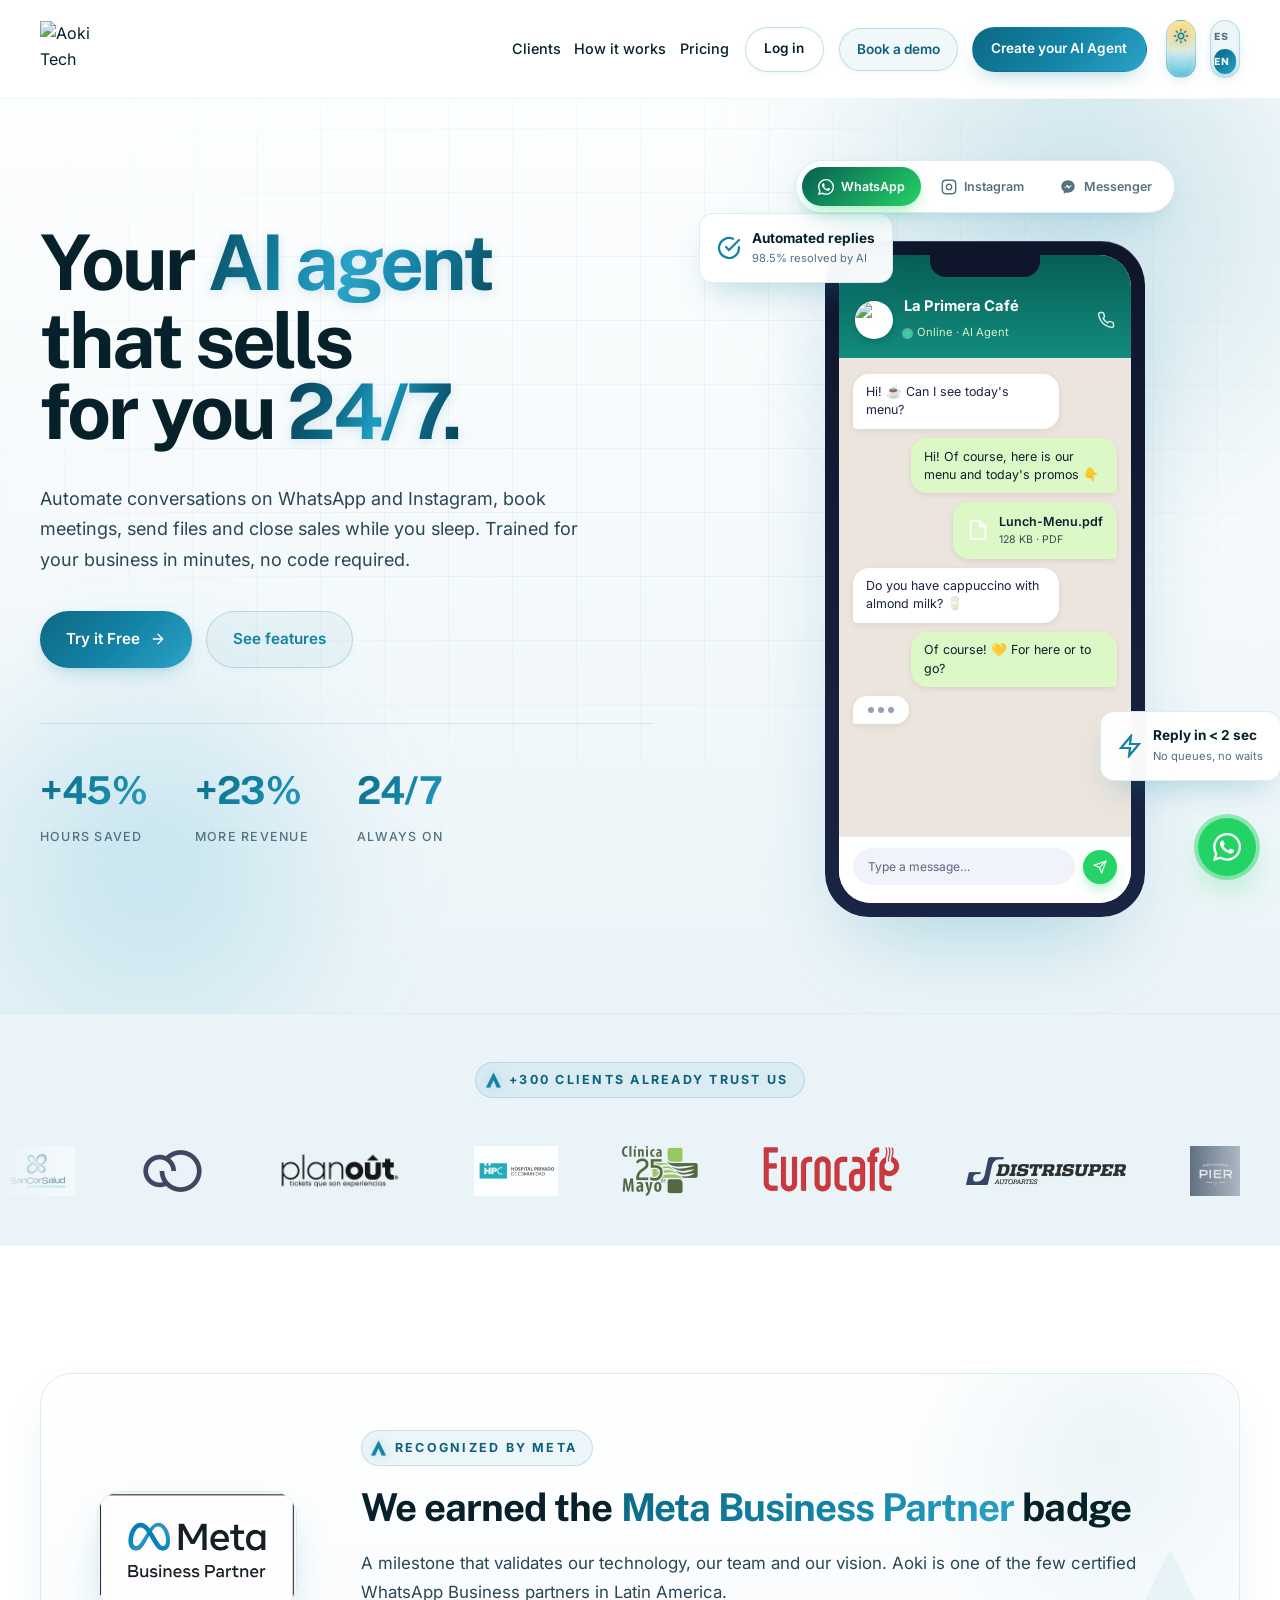
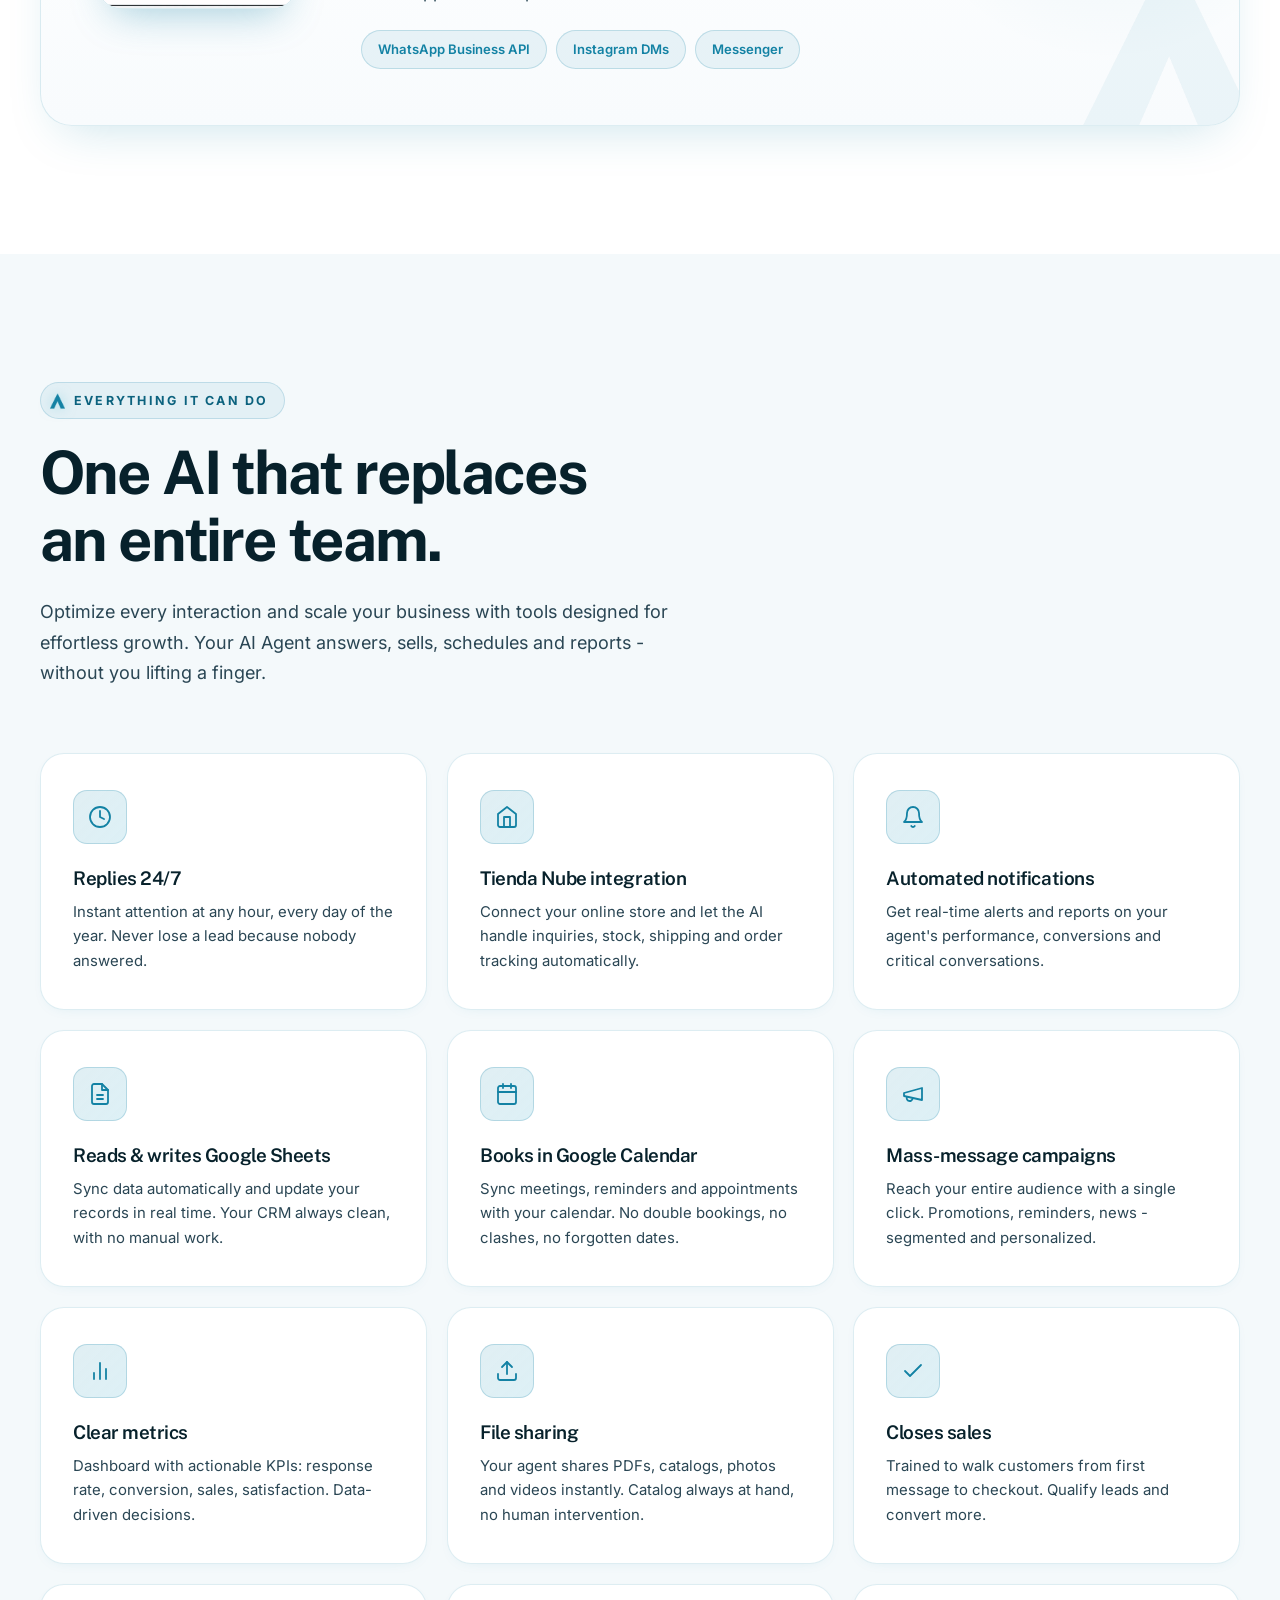
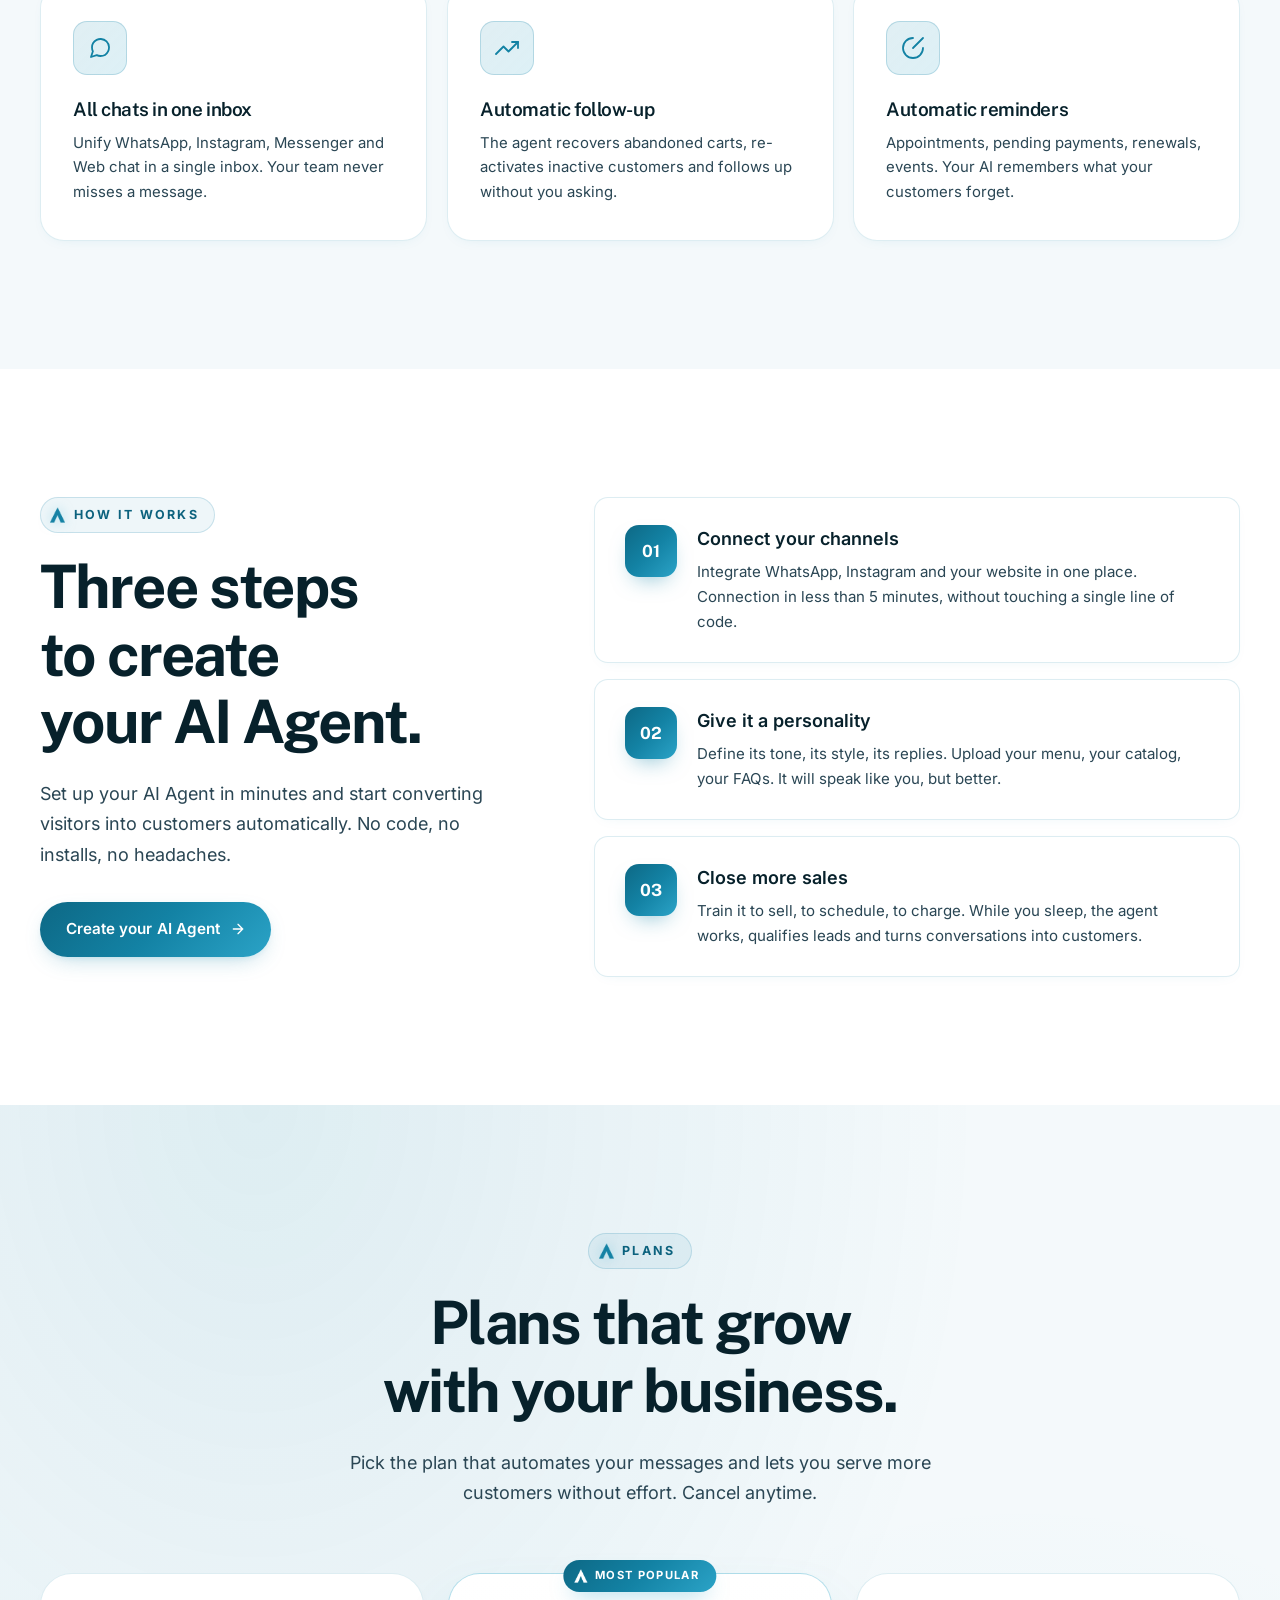
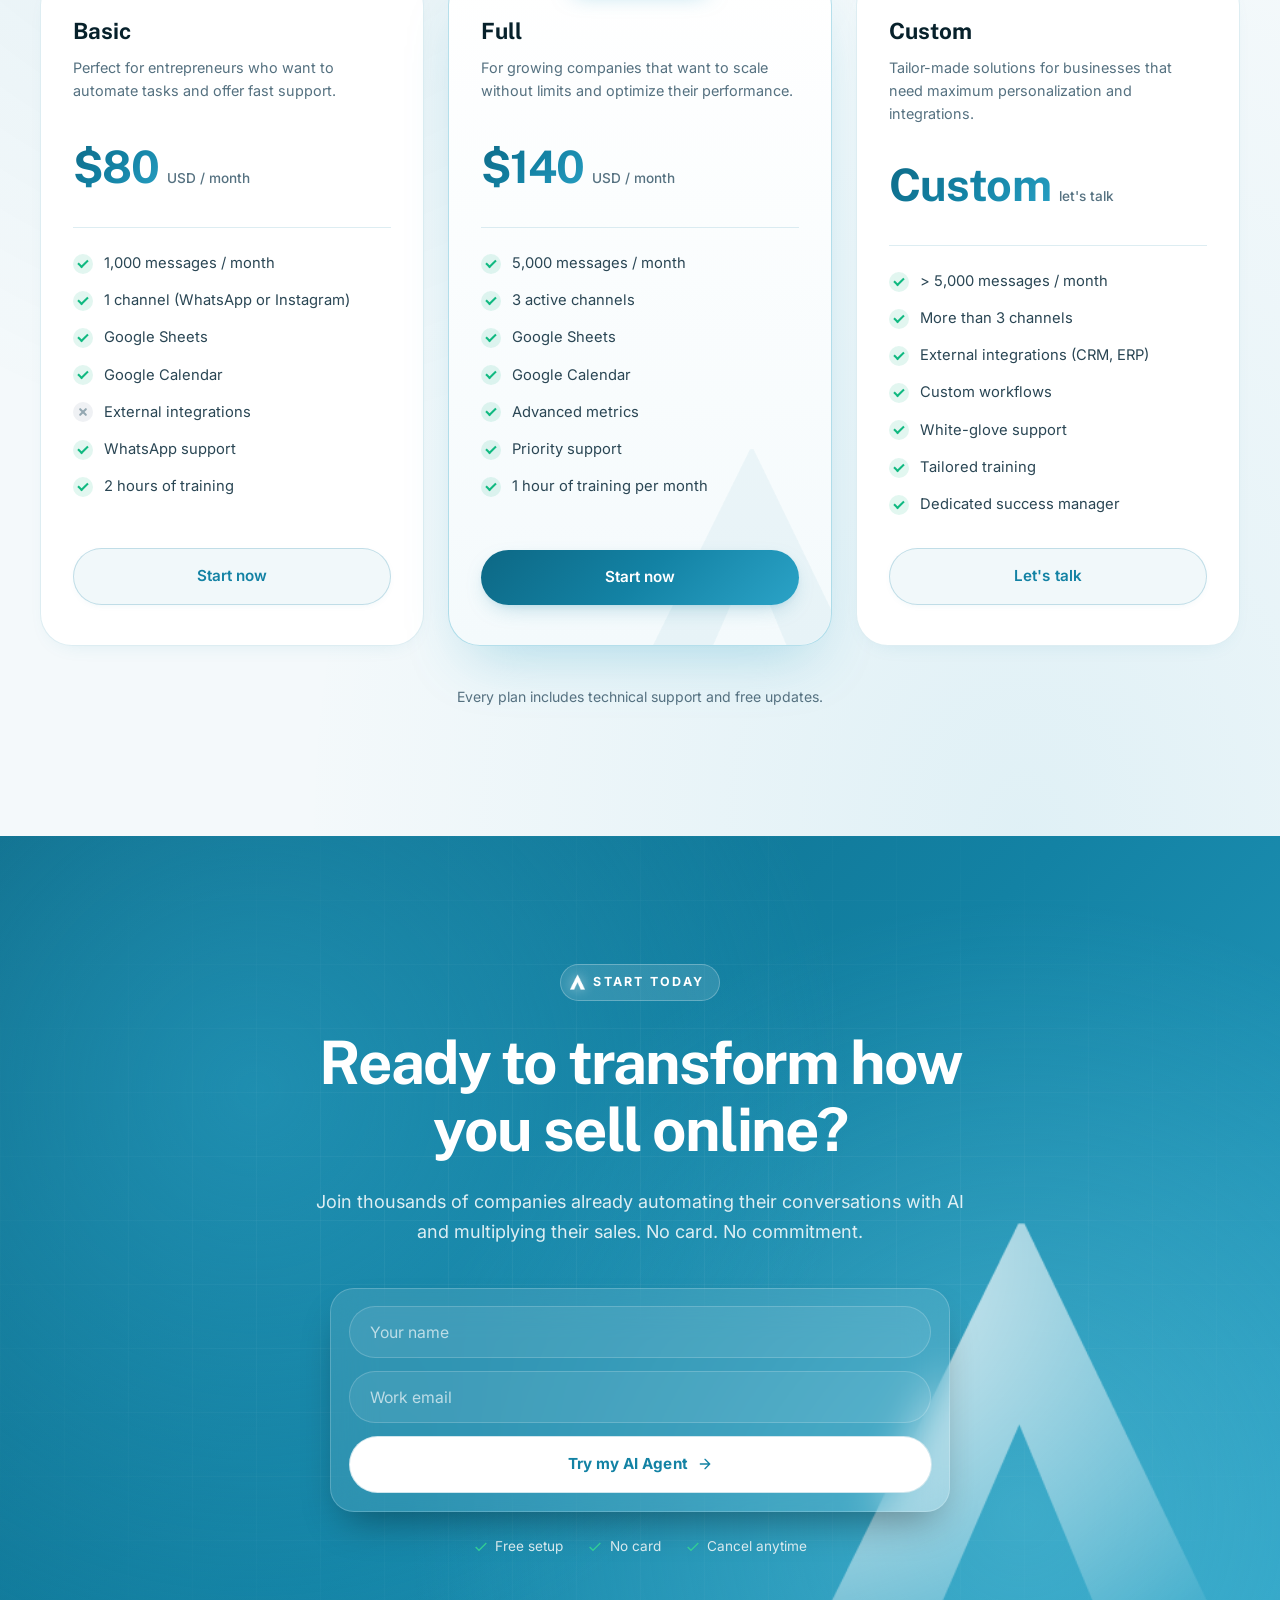
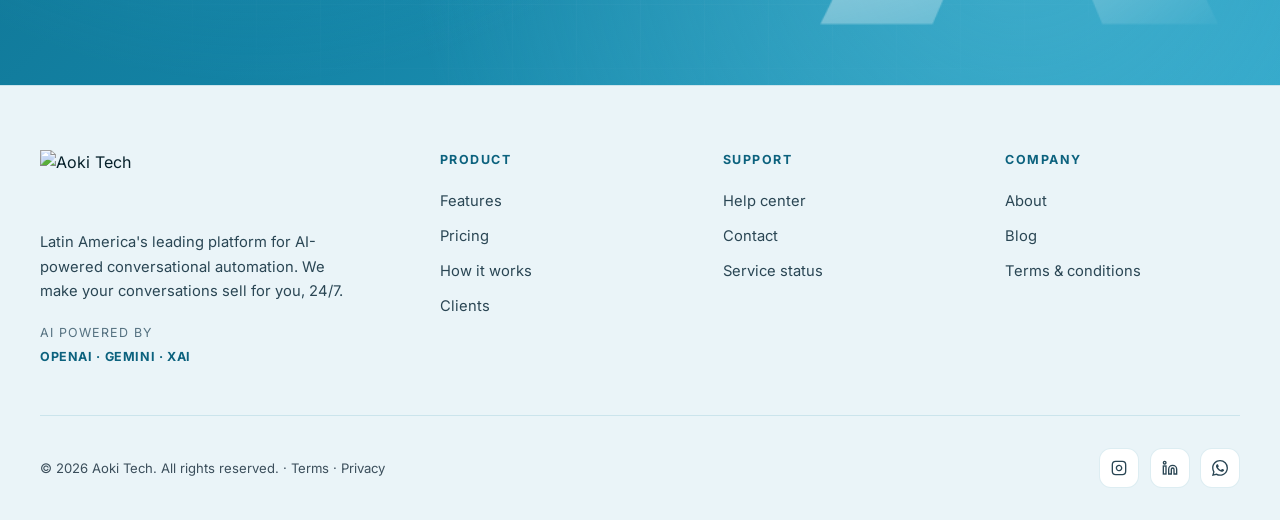
==== en/index.html @ d59f06c6 "full English site and SEO" ====
<!DOCTYPE html>
<html lang="en" data-lang="en">
<head>
  <meta charset="utf-8" />
  <meta name="viewport" content="width=device-width, initial-scale=1, maximum-scale=5" />
  <title>Aoki Tech | Your AI Agent that sells for you 24/7</title>
  <meta name="description" content="Aoki Tech is Latin America's leading AI conversational automation platform. Create your AI Agent in minutes and convert visitors into customers 24/7 via WhatsApp, Instagram and Messenger." />
  <meta name="theme-color" content="#1382A4" />

  <!-- Open Graph -->
  <link rel="canonical" href="https://aokitech.com.ar/en/" />
  <link rel="alternate" hreflang="es" href="https://aokitech.com.ar/" />
  <link rel="alternate" hreflang="en" href="https://aokitech.com.ar/en/" />
  <link rel="alternate" hreflang="x-default" href="https://aokitech.com.ar/" />
  <meta property="og:title" content="Aoki Tech | Your AI Agent that sells for you 24/7" />
  <meta property="og:description" content="Aoki Tech is Latin America's leading AI conversational automation platform. Create your AI Agent in minutes and convert visitors into customers 24/7 via WhatsApp, Instagram and Messenger." />
  <meta property="og:locale:alternate" content="es_AR" />
  <meta property="og:type" content="website" />
  <meta property="og:url" content="https://aokitech.com.ar/en/" />
  <meta property="og:locale" content="en_US" />
  <meta property="og:site_name" content="Aoki Tech" />
  <meta property="og:image" content="https://aokitech.com.ar/aoki-logo.webp" />
  <meta name="twitter:card" content="summary_large_image" />
  <meta name="robots" content="index, follow, max-snippet:-1, max-image-preview:large" />

  <!-- Structured data -->
  <script type="application/ld+json">
  {
    "@context": "https://schema.org",
    "@graph": [
      {
        "@type": "WebSite",
        "name": "Aoki Tech",
        "url": "https://aokitech.com.ar/",
        "description": "The leading AI conversational automation platform for LATAM."
      },
      {
        "@type": "Organization",
        "@id": "https://aokitech.com.ar/#org",
        "name": "Aoki Tech",
        "url": "https://aokitech.com.ar/",
        "logo": "https://aokitech.com.ar/aoki-logo.webp",
        "sameAs": [
          "https://www.instagram.com/ia.aoki",
          "https://www.linkedin.com/company/aoki-chatbot-ia"
        ]
      }
    ]
  }
  </script>

  <!-- Fonts (self-hosted) -->
  <link rel="preload" href="/fonts/inter-latin.woff2" as="font" type="font/woff2" crossorigin />
  <link rel="preload" href="/fonts/public-sans-latin.woff2" as="font" type="font/woff2" crossorigin />

  <link rel="stylesheet" href="/css/styles.css?v=20260412x" />
  <link rel="icon" href="/aoki-favicon.png" type="image/png" />
  <link rel="apple-touch-icon" href="/aoki-favicon.png" />

  <!-- Theme + Lang bootstrap (inlined to run before paint without a blocking request) -->
  <script>(function(){try{var t=localStorage.getItem('aoki-theme');document.documentElement.setAttribute('data-theme',t||'light');}catch(e){document.documentElement.setAttribute('data-theme','light');}try{var l=localStorage.getItem('aoki-lang');if(l==='en'||l==='es'){document.documentElement.lang=l;document.documentElement.dataset.lang=l;}}catch(e){}})();</script>
</head>
<body>

  <!-- ═══ HEADER ═══ -->
  <header class="site-header" id="site-header">
    <div class="shell header-inner">
      <a class="brand-mark" href="/" aria-label="Aoki Tech">
        <img src="/aoki-logo-en.webp" alt="Aoki Tech" width="344" height="224" fetchpriority="high" decoding="async" data-logo-swap data-logo-es="aoki-logo.webp" data-logo-en="aoki-logo-en.webp" />
      </a>
      <nav class="nav" id="primary-nav" aria-label="Principal">
        <a class="nav-brand" href="/" aria-label="Aoki Tech">
          <img src="/aoki-logo-en.webp" alt="Aoki Tech" width="344" height="224" loading="lazy" decoding="async" data-logo-swap data-logo-es="aoki-logo.webp" data-logo-en="aoki-logo-en.webp" />
        </a>
        <button class="nav-close" aria-label="Cerrar menú">
          <svg viewBox="0 0 24 24" fill="none" stroke="currentColor" stroke-width="2" stroke-linecap="round"><path d="M18 6L6 18M6 6l12 12"/></svg>
        </button>
        <a href="#clients" data-i18n="nav.clients">Clients</a>
        <a href="#steps" data-i18n="nav.steps">How it works</a>
        <a href="#pricing" data-i18n="nav.pricing">Pricing</a>
        <a class="header-login" href="#login" data-i18n="nav.login">Log in</a>
        <a class="header-secondary" href="#contact" data-i18n="nav.demo">Book a demo</a>
        <a class="header-cta" href="#contact" data-i18n="nav.cta">Create your AI Agent</a>
      </nav>
      <div class="header-actions">
        <button class="theme-toggle" id="theme-toggle" type="button" aria-label="Cambiar tema oscuro" aria-pressed="false" title="Tema">
          <svg class="theme-icon theme-icon-sun" viewBox="0 0 24 24" fill="none" stroke="currentColor" stroke-width="2.2" stroke-linecap="round" stroke-linejoin="round" aria-hidden="true">
            <circle cx="12" cy="12" r="4"/>
            <path d="M12 2v2M12 20v2M4.93 4.93l1.41 1.41M17.66 17.66l1.41 1.41M2 12h2M20 12h2M4.93 19.07l1.41-1.41M17.66 6.34l1.41-1.41"/>
          </svg>
          <svg class="theme-icon theme-icon-moon" viewBox="0 0 24 24" fill="currentColor" aria-hidden="true">
            <path d="M21 12.79A9 9 0 1 1 11.21 3 7 7 0 0 0 21 12.79z"/>
          </svg>
        </button>
        <button class="lang-toggle" id="lang-toggle" type="button" aria-label="ES / EN — Switch language" data-active="es" title="Idioma / Language">
          <span class="lang-opt" data-lang="es" aria-hidden="true">ES</span>
          <span class="lang-opt" data-lang="en" aria-hidden="true">EN</span>
        </button>
        <button class="nav-toggle" id="nav-toggle" aria-expanded="false" aria-controls="primary-nav" aria-label="Abrir menú">
          <span></span>
        </button>
      </div>
    </div>
  </header>

  <main id="main">

    <!-- ═══ HERO ═══ -->
    <section class="hero">
      <div class="hero-bg" aria-hidden="true">
        <div class="hero-grid"></div>
        <div class="hero-glow"></div>
        <div class="hero-glow-2"></div>
      </div>
      <div class="shell hero-shell">
        <div class="hero-content">
          <h1 class="hero-title" data-i18n-html="hero.title"><span class="row"><span class="word">Your <span class="accent">AI agent</span></span></span><span class="row"><span class="word">that sells</span></span><span class="row"><span class="word">for you <span class="accent-alt">24/7.</span></span></span></h1>
          <p class="hero-lede" data-i18n="hero.lede">Automate conversations on WhatsApp and Instagram, book meetings, send files and close sales while you sleep. Trained for your business in minutes, no code required.</p>
          <div class="hero-actions">
            <a class="btn btn-primary" href="#contact">
              <span data-i18n="hero.cta1">Try it Free</span>
              <svg viewBox="0 0 24 24" fill="none" stroke="currentColor" stroke-width="2" stroke-linecap="round"><path d="M5 12h14M12 5l7 7-7 7"/></svg>
            </a>
            <a class="btn btn-ghost" href="#features" data-i18n="hero.cta2">See features</a>
          </div>
          <div class="hero-stats">
            <div>
              <div class="hero-stat-num" data-count="45" data-suffix="%">+45%</div>
              <div class="hero-stat-label" data-i18n="hero.stat1Label">Hours saved</div>
            </div>
            <div>
              <div class="hero-stat-num" data-count="23" data-suffix="%">+23%</div>
              <div class="hero-stat-label" data-i18n="hero.stat2Label">More revenue</div>
            </div>
            <div>
              <div class="hero-stat-num">24/7</div>
              <div class="hero-stat-label" data-i18n="hero.stat3Label">Always on</div>
            </div>
          </div>
        </div>

        <!-- Hero visual: phone chat mockup -->
        <div class="hero-visual" id="hero-phone" aria-label="Chat IA">
          <div class="chat-tabs" role="tablist" aria-label="Plataforma de mensajería">
            <button class="chat-tab is-active" data-platform="whatsapp" role="tab" type="button" aria-selected="true">
              <svg viewBox="0 0 24 24" fill="currentColor" aria-hidden="true"><path d="M20.52 3.48A11.86 11.86 0 0 0 12.05 0C5.5 0 .14 5.34.13 11.9a11.83 11.83 0 0 0 1.6 5.96L0 24l6.3-1.66a11.9 11.9 0 0 0 5.74 1.46h.01c6.55 0 11.9-5.34 11.9-11.9a11.85 11.85 0 0 0-3.43-8.42zM12.06 21.8h-.01a9.9 9.9 0 0 1-5.04-1.38l-.36-.21-3.74.98 1-3.65-.24-.37a9.86 9.86 0 0 1-1.51-5.27c0-5.45 4.44-9.88 9.9-9.88a9.85 9.85 0 0 1 7 2.9 9.83 9.83 0 0 1 2.9 7c0 5.45-4.44 9.88-9.9 9.88zm5.42-7.4c-.3-.15-1.76-.87-2.03-.97-.27-.1-.47-.15-.67.15s-.77.97-.94 1.17c-.17.2-.35.22-.65.07a8.13 8.13 0 0 1-2.4-1.48 8.94 8.94 0 0 1-1.66-2.06c-.17-.3-.02-.46.13-.6.13-.13.3-.35.45-.52.15-.17.2-.3.3-.5.1-.2.05-.37-.02-.52-.07-.15-.67-1.62-.92-2.22-.24-.58-.49-.5-.67-.51l-.57-.01a1.1 1.1 0 0 0-.8.37 3.34 3.34 0 0 0-1.04 2.48c0 1.46 1.07 2.88 1.22 3.08.15.2 2.1 3.2 5.08 4.49.71.3 1.26.49 1.69.63.71.22 1.36.19 1.87.12.57-.09 1.76-.72 2.01-1.41.25-.7.25-1.29.17-1.41-.07-.13-.27-.2-.57-.35z"/></svg>
              <span>WhatsApp</span>
            </button>
            <button class="chat-tab" data-platform="instagram" role="tab" type="button" aria-selected="false">
              <svg viewBox="0 0 24 24" fill="none" stroke="currentColor" stroke-width="2.2" aria-hidden="true"><rect x="2" y="2" width="20" height="20" rx="5" ry="5"/><path d="M16 11.37A4 4 0 1 1 12.63 8 4 4 0 0 1 16 11.37z"/><line x1="17.5" y1="6.5" x2="17.51" y2="6.5"/></svg>
              <span>Instagram</span>
            </button>
            <button class="chat-tab" data-platform="messenger" role="tab" type="button" aria-selected="false">
              <svg viewBox="0 0 24 24" fill="currentColor" aria-hidden="true"><path d="M12 2C6.48 2 2 6.13 2 11.27c0 2.86 1.45 5.42 3.7 7.13V22l3.4-1.86c.91.25 1.87.39 2.9.39 5.52 0 10-4.13 10-9.27C22 6.13 17.52 2 12 2zm1 12.5l-2.55-2.71-4.97 2.71 5.46-5.79 2.61 2.71 4.91-2.71-5.46 5.79z"/></svg>
              <span>Messenger</span>
            </button>
          </div>
          <div class="phone-frame" data-platform="whatsapp">
            <div class="phone-notch"></div>
            <div class="phone-screen">
              <div class="chat-header">
                <div class="chat-avatar chat-avatar-photo">
                  <img src="/images/coffee-avatar.webp" alt="La Primera Café" />
                </div>
                <div>
                  <div class="chat-title">La Primera Café</div>
                  <div class="chat-status"><span class="online-dot"></span> <span class="chat-status-text">En línea · Agente IA</span></div>
                </div>
                <div class="chat-actions" aria-hidden="true">
                  <svg viewBox="0 0 24 24" fill="none" stroke="currentColor" stroke-width="2" stroke-linecap="round"><path d="M22 16.92v3a2 2 0 0 1-2.18 2 19.79 19.79 0 0 1-8.63-3.07 19.5 19.5 0 0 1-6-6 19.79 19.79 0 0 1-3.07-8.67A2 2 0 0 1 4.11 2h3a2 2 0 0 1 2 1.72c.13.96.36 1.9.7 2.81a2 2 0 0 1-.45 2.11L8.09 9.91a16 16 0 0 0 6 6l1.27-1.27a2 2 0 0 1 2.11-.45c.91.34 1.85.57 2.81.7A2 2 0 0 1 22 16.92z"/></svg>
                </div>
              </div>
              <div class="chat-body" id="chat-body"></div>
              <div class="chat-input">
                <span>Escribí un mensaje…</span>
                <button aria-label="Enviar">
                  <svg viewBox="0 0 24 24" fill="none" stroke="currentColor" stroke-width="2" stroke-linecap="round"><line x1="22" y1="2" x2="11" y2="13"/><polygon points="22 2 15 22 11 13 2 9 22 2"/></svg>
                </button>
              </div>
            </div>
          </div>
          <div class="phone-badge phone-badge-1">
            <svg viewBox="0 0 24 24" fill="none" stroke="currentColor" stroke-width="2.2" stroke-linecap="round"><path d="M22 11.08V12a10 10 0 1 1-5.93-9.14"/><polyline points="22 4 12 14.01 9 11.01"/></svg>
            <div>
              <div class="phone-badge-title" data-i18n="badge1.title">Automated replies</div>
              <div class="phone-badge-sub" data-i18n="badge1.sub">98.5% resolved by AI</div>
            </div>
          </div>
          <div class="phone-badge phone-badge-2">
            <svg viewBox="0 0 24 24" fill="none" stroke="currentColor" stroke-width="2.2" stroke-linecap="round"><path d="M13 2 3 14h9l-1 8 10-12h-9l1-8z"/></svg>
            <div>
              <div class="phone-badge-title" data-i18n="badge2.title">Reply in &lt; 2 sec</div>
              <div class="phone-badge-sub" data-i18n="badge2.sub">No queues, no waits</div>
            </div>
          </div>
        </div>
      </div>
    </section>

    <!-- ═══ CLIENTS ═══ -->
    <div class="marquee" id="clients">
      <div class="marquee-head">
        <span class="eyebrow" data-i18n="clients.heading">+300 Clients already trust us</span>
      </div>
      <div class="marquee-strip" aria-hidden="true">
        <div class="marquee-track">
          <img src="/images/sancor-salud-portada.webp" alt="Sancor Salud" width="75" height="50" loading="lazy" decoding="async" />
          <img src="/images/tiendanube-logo.webp" alt="Tienda Nube" width="67" height="50" loading="lazy" decoding="async" />
          <img src="/images/planout-logo-negro-low.png" alt="Planout" width="140" height="50" loading="lazy" decoding="async" />
          <img src="/images/hpc-logo-completo-01.webp" alt="HPC" width="83" height="50" loading="lazy" decoding="async" />
          <img src="/images/logo-color.webp" alt="" width="76" height="50" loading="lazy" decoding="async" />
          <img src="/images/logo-20eurocafe-20png-20ok.webp" alt="Eurocafé" width="140" height="50" loading="lazy" decoding="async" />
          <img src="/images/distri-20nya-20-281-29.webp" alt="Distri NYA" width="160" height="50" loading="lazy" decoding="async" />
          <img src="/images/descarga.webp" alt="" width="50" height="50" loading="lazy" decoding="async" />
          <img src="/images/descarga-20-282-29.webp" alt="" width="50" height="50" loading="lazy" decoding="async" />
          <img src="/images/168121.webp" alt="" width="50" height="50" loading="lazy" decoding="async" />
          <img src="/images/images-20-284-29.webp" alt="" width="50" height="50" loading="lazy" decoding="async" />
          <img src="/images/sancor-salud-portada.webp" alt="" width="75" height="50" loading="lazy" decoding="async" />
          <img src="/images/tiendanube-logo.webp" alt="" width="67" height="50" loading="lazy" decoding="async" />
          <img src="/images/planout-logo-negro-low.png" alt="" width="140" height="50" loading="lazy" decoding="async" />
          <img src="/images/hpc-logo-completo-01.webp" alt="" width="83" height="50" loading="lazy" decoding="async" />
          <img src="/images/logo-color.webp" alt="" width="76" height="50" loading="lazy" decoding="async" />
          <img src="/images/logo-20eurocafe-20png-20ok.webp" alt="" width="140" height="50" loading="lazy" decoding="async" />
          <img src="/images/distri-20nya-20-281-29.webp" alt="" width="160" height="50" loading="lazy" decoding="async" />
          <img src="/images/descarga.webp" alt="" width="50" height="50" loading="lazy" decoding="async" />
          <img src="/images/descarga-20-282-29.webp" alt="" width="50" height="50" loading="lazy" decoding="async" />
          <img src="/images/168121.webp" alt="" width="50" height="50" loading="lazy" decoding="async" />
          <img src="/images/images-20-284-29.webp" alt="" width="50" height="50" loading="lazy" decoding="async" />
        </div>
      </div>
    </div>

    <!-- ═══ META PARTNER ═══ -->
    <section class="partner section" id="partner">
      <div class="shell">
        <div class="partner-card reveal">
          <div class="partner-badge">
            <img src="/images/meta-business-partner.webp" alt="Meta Business Partner" width="396" height="231" loading="lazy" decoding="async" />
          </div>
          <div class="partner-text">
            <span class="eyebrow" data-i18n="partner.eyebrow">Recognized by Meta</span>
            <h2 class="title-lg" data-i18n-html="partner.title">We earned the <span class="grad-text">Meta Business Partner</span> badge</h2>
            <p data-i18n="partner.body">A milestone that validates our technology, our team and our vision. Aoki is one of the few certified WhatsApp Business partners in Latin America.</p>
            <div class="partner-pills">
              <span class="partner-pill">WhatsApp Business API</span>
              <span class="partner-pill">Instagram DMs</span>
              <span class="partner-pill">Messenger</span>
            </div>
          </div>
        </div>
      </div>
    </section>

    <!-- ═══ FEATURES ═══ -->
    <section class="caps section" id="features">
      <div class="shell">
        <div class="caps-head reveal">
          <span class="eyebrow" data-i18n="features.eyebrow">Everything it can do</span>
          <h2 class="title-xl" data-i18n-html="features.title">One AI that replaces<br>an entire team.</h2>
          <p class="lede" style="margin-top:1.5rem;" data-i18n="features.lede">Optimize every interaction and scale your business with tools designed for effortless growth. Your AI Agent answers, sells, schedules and reports - without you lifting a finger.</p>
        </div>

        <div class="caps-grid reveal-stagger">
          <article class="cap-card">
            <span class="cap-num">01</span>
            <div class="cap-icon"><svg viewBox="0 0 24 24" fill="none" stroke="currentColor" stroke-width="1.8" stroke-linecap="round" stroke-linejoin="round"><circle cx="12" cy="12" r="10"/><polyline points="12 6 12 12 16 14"/></svg></div>
            <h3 class="cap-title" data-i18n="features.f1.title">Replies 24/7</h3>
            <p class="cap-desc" data-i18n="features.f1.desc">Instant attention at any hour, every day of the year. Never lose a lead because nobody answered.</p>
          </article>

          <article class="cap-card">
            <span class="cap-num">02</span>
            <div class="cap-icon"><svg viewBox="0 0 24 24" fill="none" stroke="currentColor" stroke-width="1.8" stroke-linecap="round" stroke-linejoin="round"><path d="M3 9l9-7 9 7v11a2 2 0 0 1-2 2H5a2 2 0 0 1-2-2z"/><polyline points="9 22 9 12 15 12 15 22"/></svg></div>
            <h3 class="cap-title" data-i18n="features.f2.title">Tienda Nube integration</h3>
            <p class="cap-desc" data-i18n="features.f2.desc">Connect your online store and let the AI handle inquiries, stock, shipping and order tracking automatically.</p>
          </article>

          <article class="cap-card">
            <span class="cap-num">03</span>
            <div class="cap-icon"><svg viewBox="0 0 24 24" fill="none" stroke="currentColor" stroke-width="1.8" stroke-linecap="round" stroke-linejoin="round"><path d="M18 8A6 6 0 0 0 6 8c0 7-3 9-3 9h18s-3-2-3-9"/><path d="M13.73 21a2 2 0 0 1-3.46 0"/></svg></div>
            <h3 class="cap-title" data-i18n="features.f3.title">Automated notifications</h3>
            <p class="cap-desc" data-i18n="features.f3.desc">Get real-time alerts and reports on your agent's performance, conversions and critical conversations.</p>
          </article>

          <article class="cap-card">
            <span class="cap-num">04</span>
            <div class="cap-icon"><svg viewBox="0 0 24 24" fill="none" stroke="currentColor" stroke-width="1.8" stroke-linecap="round" stroke-linejoin="round"><path d="M14 2H6a2 2 0 0 0-2 2v16a2 2 0 0 0 2 2h12a2 2 0 0 0 2-2V8z"/><polyline points="14 2 14 8 20 8"/><line x1="9" y1="13" x2="15" y2="13"/><line x1="9" y1="17" x2="15" y2="17"/></svg></div>
            <h3 class="cap-title" data-i18n="features.f4.title">Reads &amp; writes Google Sheets</h3>
            <p class="cap-desc" data-i18n="features.f4.desc">Sync data automatically and update your records in real time. Your CRM always clean, with no manual work.</p>
          </article>

          <article class="cap-card">
            <span class="cap-num">05</span>
            <div class="cap-icon"><svg viewBox="0 0 24 24" fill="none" stroke="currentColor" stroke-width="1.8" stroke-linecap="round" stroke-linejoin="round"><rect x="3" y="4" width="18" height="18" rx="2" ry="2"/><line x1="16" y1="2" x2="16" y2="6"/><line x1="8" y1="2" x2="8" y2="6"/><line x1="3" y1="10" x2="21" y2="10"/></svg></div>
            <h3 class="cap-title" data-i18n="features.f5.title">Books in Google Calendar</h3>
            <p class="cap-desc" data-i18n="features.f5.desc">Sync meetings, reminders and appointments with your calendar. No double bookings, no clashes, no forgotten dates.</p>
          </article>

          <article class="cap-card">
            <span class="cap-num">06</span>
            <div class="cap-icon"><svg viewBox="0 0 24 24" fill="none" stroke="currentColor" stroke-width="1.8" stroke-linecap="round" stroke-linejoin="round"><path d="M3 11l18-5v12L3 14v-3z"/><path d="M11.6 16.8a3 3 0 1 1-5.8-1.6"/></svg></div>
            <h3 class="cap-title" data-i18n="features.f6.title">Mass-message campaigns</h3>
            <p class="cap-desc" data-i18n="features.f6.desc">Reach your entire audience with a single click. Promotions, reminders, news - segmented and personalized.</p>
          </article>

          <article class="cap-card">
            <span class="cap-num">07</span>
            <div class="cap-icon"><svg viewBox="0 0 24 24" fill="none" stroke="currentColor" stroke-width="1.8" stroke-linecap="round" stroke-linejoin="round"><line x1="18" y1="20" x2="18" y2="10"/><line x1="12" y1="20" x2="12" y2="4"/><line x1="6" y1="20" x2="6" y2="14"/></svg></div>
            <h3 class="cap-title" data-i18n="features.f7.title">Clear metrics</h3>
            <p class="cap-desc" data-i18n="features.f7.desc">Dashboard with actionable KPIs: response rate, conversion, sales, satisfaction. Data-driven decisions.</p>
          </article>

          <article class="cap-card">
            <span class="cap-num">08</span>
            <div class="cap-icon"><svg viewBox="0 0 24 24" fill="none" stroke="currentColor" stroke-width="1.8" stroke-linecap="round" stroke-linejoin="round"><path d="M21 15v4a2 2 0 0 1-2 2H5a2 2 0 0 1-2-2v-4"/><polyline points="17 8 12 3 7 8"/><line x1="12" y1="3" x2="12" y2="15"/></svg></div>
            <h3 class="cap-title" data-i18n="features.f8.title">File sharing</h3>
            <p class="cap-desc" data-i18n="features.f8.desc">Your agent shares PDFs, catalogs, photos and videos instantly. Catalog always at hand, no human intervention.</p>
          </article>

          <article class="cap-card">
            <span class="cap-num">09</span>
            <div class="cap-icon"><svg viewBox="0 0 24 24" fill="none" stroke="currentColor" stroke-width="1.8" stroke-linecap="round" stroke-linejoin="round"><polyline points="20 6 9 17 4 12"/></svg></div>
            <h3 class="cap-title" data-i18n="features.f9.title">Closes sales</h3>
            <p class="cap-desc" data-i18n="features.f9.desc">Trained to walk customers from first message to checkout. Qualify leads and convert more.</p>
          </article>

          <article class="cap-card">
            <span class="cap-num">10</span>
            <div class="cap-icon"><svg viewBox="0 0 24 24" fill="none" stroke="currentColor" stroke-width="1.8" stroke-linecap="round" stroke-linejoin="round"><path d="M21 11.5a8.38 8.38 0 0 1-.9 3.8 8.5 8.5 0 0 1-7.6 4.7 8.38 8.38 0 0 1-3.8-.9L3 21l1.9-5.7a8.38 8.38 0 0 1-.9-3.8 8.5 8.5 0 0 1 4.7-7.6 8.38 8.38 0 0 1 3.8-.9h.5a8.48 8.48 0 0 1 8 8v.5z"/></svg></div>
            <h3 class="cap-title" data-i18n="features.f10.title">All chats in one inbox</h3>
            <p class="cap-desc" data-i18n="features.f10.desc">Unify WhatsApp, Instagram, Messenger and Web chat in a single inbox. Your team never misses a message.</p>
          </article>

          <article class="cap-card">
            <span class="cap-num">11</span>
            <div class="cap-icon"><svg viewBox="0 0 24 24" fill="none" stroke="currentColor" stroke-width="1.8" stroke-linecap="round" stroke-linejoin="round"><path d="M23 6l-9.5 9.5-5-5L1 18"/><polyline points="17 6 23 6 23 12"/></svg></div>
            <h3 class="cap-title" data-i18n="features.f11.title">Automatic follow-up</h3>
            <p class="cap-desc" data-i18n="features.f11.desc">The agent recovers abandoned carts, re-activates inactive customers and follows up without you asking.</p>
          </article>

          <article class="cap-card">
            <span class="cap-num">12</span>
            <div class="cap-icon"><svg viewBox="0 0 24 24" fill="none" stroke="currentColor" stroke-width="1.8" stroke-linecap="round" stroke-linejoin="round"><path d="M12 2a10 10 0 1 0 10 10"/><path d="M22 2 12 12"/></svg></div>
            <h3 class="cap-title" data-i18n="features.f12.title">Automatic reminders</h3>
            <p class="cap-desc" data-i18n="features.f12.desc">Appointments, pending payments, renewals, events. Your AI remembers what your customers forget.</p>
          </article>
        </div>
      </div>
    </section>

    <!-- ═══ STEPS ═══ -->
    <section class="process section" id="steps">
      <div class="shell">
        <div class="process-grid">
          <div class="reveal">
            <span class="eyebrow" data-i18n="steps.eyebrow">How it works</span>
            <h2 class="title-xl" data-i18n-html="steps.title">Three steps<br>to create<br>your AI Agent.</h2>
            <p class="lede" style="margin-top:1.5rem;" data-i18n="steps.lede">Set up your AI Agent in minutes and start converting visitors into customers automatically. No code, no installs, no headaches.</p>
            <a class="btn btn-primary" href="#contact" style="margin-top:2rem;">
              <span data-i18n="steps.cta">Create your AI Agent</span>
              <svg viewBox="0 0 24 24" fill="none" stroke="currentColor" stroke-width="2" stroke-linecap="round"><path d="M5 12h14M12 5l7 7-7 7"/></svg>
            </a>
          </div>

          <div class="process-steps reveal-stagger">
            <div class="process-step">
              <div class="process-step-num">01</div>
              <div>
                <div class="process-step-title" data-i18n="steps.s1.title">Connect your channels</div>
                <div class="process-step-desc" data-i18n="steps.s1.desc">Integrate WhatsApp, Instagram and your website in one place. Connection in less than 5 minutes, without touching a single line of code.</div>
              </div>
            </div>
            <div class="process-step">
              <div class="process-step-num">02</div>
              <div>
                <div class="process-step-title" data-i18n="steps.s2.title">Give it a personality</div>
                <div class="process-step-desc" data-i18n="steps.s2.desc">Define its tone, its style, its replies. Upload your menu, your catalog, your FAQs. It will speak like you, but better.</div>
              </div>
            </div>
            <div class="process-step">
              <div class="process-step-num">03</div>
              <div>
                <div class="process-step-title" data-i18n="steps.s3.title">Close more sales</div>
                <div class="process-step-desc" data-i18n="steps.s3.desc">Train it to sell, to schedule, to charge. While you sleep, the agent works, qualifies leads and turns conversations into customers.</div>
              </div>
            </div>
          </div>
        </div>
      </div>
    </section>

    <!-- ═══ PRICING ═══ -->
    <section class="pricing section" id="pricing">
      <div class="pricing-bg" aria-hidden="true"></div>
      <div class="shell">
        <div class="pricing-head reveal">
          <span class="eyebrow" style="justify-content:center;" data-i18n="pricing.eyebrow">Plans</span>
          <h2 class="title-xl" data-i18n-html="pricing.title">Plans that grow<br>with your business.</h2>
          <p class="lede" style="margin: 1.5rem auto 0;" data-i18n="pricing.lede">Pick the plan that automates your messages and lets you serve more customers without effort. Cancel anytime.</p>
        </div>

        <div class="pricing-grid reveal-stagger">

          <article class="plan">
            <div class="plan-head">
              <div class="plan-name" data-i18n="pricing.basic.name">Basic</div>
              <div class="plan-desc" data-i18n="pricing.basic.desc">Perfect for entrepreneurs who want to automate tasks and offer fast support.</div>
              <div class="plan-price">
                <span class="plan-price-num">$80</span>
                <span class="plan-price-unit" data-i18n="pricing.basic.unit">USD / month</span>
              </div>
            </div>
            <ul class="plan-features">
              <li><span class="check"></span> <span data-i18n="pricing.basic.f1">1,000 messages / month</span></li>
              <li><span class="check"></span> <span data-i18n="pricing.basic.f2">1 channel (WhatsApp or Instagram)</span></li>
              <li><span class="check"></span> <span data-i18n="pricing.basic.f3">Google Sheets</span></li>
              <li><span class="check"></span> <span data-i18n="pricing.basic.f4">Google Calendar</span></li>
              <li><span class="cross"></span> <span data-i18n="pricing.basic.f5">External integrations</span></li>
              <li><span class="check"></span> <span data-i18n="pricing.basic.f6">WhatsApp support</span></li>
              <li><span class="check"></span> <span data-i18n="pricing.basic.f7">2 hours of training</span></li>
            </ul>
            <a href="#contact" class="btn btn-ghost plan-cta" data-i18n="pricing.basic.cta">Start now</a>
          </article>

          <article class="plan plan-popular">
            <div class="plan-watermark" aria-hidden="true"></div>
            <div class="plan-tag" data-i18n="pricing.full.tag">Most popular</div>
            <div class="plan-head">
              <div class="plan-name" data-i18n="pricing.full.name">Full</div>
              <div class="plan-desc" data-i18n="pricing.full.desc">For growing companies that want to scale without limits and optimize their performance.</div>
              <div class="plan-price">
                <span class="plan-price-num">$140</span>
                <span class="plan-price-unit" data-i18n="pricing.full.unit">USD / month</span>
              </div>
            </div>
            <ul class="plan-features">
              <li><span class="check"></span> <span data-i18n="pricing.full.f1">5,000 messages / month</span></li>
              <li><span class="check"></span> <span data-i18n="pricing.full.f2">3 active channels</span></li>
              <li><span class="check"></span> <span data-i18n="pricing.full.f3">Google Sheets</span></li>
              <li><span class="check"></span> <span data-i18n="pricing.full.f4">Google Calendar</span></li>
              <li><span class="check"></span> <span data-i18n="pricing.full.f5">Advanced metrics</span></li>
              <li><span class="check"></span> <span data-i18n="pricing.full.f6">Priority support</span></li>
              <li><span class="check"></span> <span data-i18n="pricing.full.f7">1 hour of training per month</span></li>
            </ul>
            <a href="#contact" class="btn btn-primary plan-cta" data-i18n="pricing.full.cta">Start now</a>
          </article>

          <article class="plan">
            <div class="plan-head">
              <div class="plan-name" data-i18n="pricing.custom.name">Custom</div>
              <div class="plan-desc" data-i18n="pricing.custom.desc">Tailor-made solutions for businesses that need maximum personalization and integrations.</div>
              <div class="plan-price">
                <span class="plan-price-num" data-i18n="pricing.custom.priceNum">Custom</span>
                <span class="plan-price-unit" data-i18n="pricing.custom.unit">let's talk</span>
              </div>
            </div>
            <ul class="plan-features">
              <li><span class="check"></span> <span data-i18n="pricing.custom.f1">&gt; 5,000 messages / month</span></li>
              <li><span class="check"></span> <span data-i18n="pricing.custom.f2">More than 3 channels</span></li>
              <li><span class="check"></span> <span data-i18n="pricing.custom.f3">External integrations (CRM, ERP)</span></li>
              <li><span class="check"></span> <span data-i18n="pricing.custom.f4">Custom workflows</span></li>
              <li><span class="check"></span> <span data-i18n="pricing.custom.f5">White-glove support</span></li>
              <li><span class="check"></span> <span data-i18n="pricing.custom.f6">Tailored training</span></li>
              <li><span class="check"></span> <span data-i18n="pricing.custom.f7">Dedicated success manager</span></li>
            </ul>
            <a href="#contact" class="btn btn-ghost plan-cta" data-i18n="pricing.custom.cta">Let's talk</a>
          </article>

        </div>
        <p class="pricing-note" data-i18n="pricing.note">Every plan includes technical support and free updates.</p>
      </div>
    </section>

    <!-- ═══ CTA ═══ -->
    <section class="cta-band section" id="contact">
      <div class="cta-bg" aria-hidden="true"></div>
      <div class="shell cta-shell">
        <div class="cta-content reveal">
          <span class="eyebrow eyebrow-light" data-i18n="cta.eyebrow">Start today</span>
          <h2 class="title-xl" data-i18n-html="cta.title">Ready to transform how<br>you sell online?</h2>
          <p class="lede" data-i18n="cta.lede">Join thousands of companies already automating their conversations with AI and multiplying their sales. No card. No commitment.</p>
          <form class="cta-form" id="cta-form" data-mail="hola@aokitech.com.ar" novalidate>
            <div class="cta-form-row">
              <input type="text" name="name" placeholder="Your name" required data-i18n-placeholder="cta.namePh" />
              <input type="email" name="email" placeholder="Work email" required data-i18n-placeholder="cta.emailPh" />
              <button type="submit" class="btn btn-light">
                <span data-i18n="cta.btn">Try my AI Agent</span>
                <svg viewBox="0 0 24 24" fill="none" stroke="currentColor" stroke-width="2" stroke-linecap="round"><path d="M5 12h14M12 5l7 7-7 7"/></svg>
              </button>
            </div>
            <div class="cta-form-foot">
              <span><svg viewBox="0 0 24 24" fill="none" stroke="currentColor" stroke-width="2"><polyline points="20 6 9 17 4 12"/></svg> <span data-i18n="cta.f1">Free setup</span></span>
              <span><svg viewBox="0 0 24 24" fill="none" stroke="currentColor" stroke-width="2"><polyline points="20 6 9 17 4 12"/></svg> <span data-i18n="cta.f2">No card</span></span>
              <span><svg viewBox="0 0 24 24" fill="none" stroke="currentColor" stroke-width="2"><polyline points="20 6 9 17 4 12"/></svg> <span data-i18n="cta.f3">Cancel anytime</span></span>
            </div>
          </form>
        </div>
      </div>
    </section>

  </main>

  <!-- ═══ FOOTER ═══ -->
  <footer class="site-footer">
    <div class="shell">
      <div class="footer-grid">
        <div class="footer-brand">
          <span class="footer-logo">
            <img src="/aoki-logo-en.webp" alt="Aoki Tech" width="344" height="224" loading="lazy" decoding="async" data-logo-swap data-logo-es="aoki-logo.webp" data-logo-en="aoki-logo-en.webp" />
          </span>
          <p data-i18n="footer.tagline">Latin America's leading platform for AI-powered conversational automation. We make your conversations sell for you, 24/7.</p>
          <div class="footer-providers">
            <span data-i18n="footer.providersLabel">AI powered by</span>
            <strong>OpenAI · Gemini · xAI</strong>
          </div>
        </div>

        <div>
          <div class="footer-heading" data-i18n="footer.product">Product</div>
          <div class="footer-links">
            <a href="#features" data-i18n="footer.p1">Features</a>
            <a href="#pricing" data-i18n="footer.p2">Pricing</a>
            <a href="#steps" data-i18n="footer.p3">How it works</a>
            <a href="#clients" data-i18n="footer.p4">Clients</a>
          </div>
        </div>

        <div>
          <div class="footer-heading" data-i18n="footer.support">Support</div>
          <div class="footer-links">
            <a href="#contact" data-i18n="footer.s1">Help center</a>
            <a href="#contact" data-i18n="footer.s2">Contact</a>
            <a href="#" data-i18n="footer.s3">Service status</a>
          </div>
        </div>

        <div>
          <div class="footer-heading" data-i18n="footer.company">Company</div>
          <div class="footer-links">
            <a href="#partner" data-i18n="footer.c1">About</a>
            <a href="#" data-i18n="footer.c2">Blog</a>
            <a href="#" data-i18n="footer.c3">Terms &amp; conditions</a>
          </div>
        </div>
      </div>

      <div class="footer-bottom">
        <p class="footer-legal" data-i18n-html="footer.legal">© <span id="year"></span> Aoki Tech. All rights reserved. · Terms · Privacy</p>
        <div class="footer-social">
          <a href="https://www.instagram.com/ia.aoki" target="_blank" rel="noopener" aria-label="Instagram">
            <svg viewBox="0 0 24 24" fill="none" stroke="currentColor" stroke-width="2"><rect x="2" y="2" width="20" height="20" rx="5" ry="5"/><path d="M16 11.37A4 4 0 1 1 12.63 8 4 4 0 0 1 16 11.37z"/><line x1="17.5" y1="6.5" x2="17.51" y2="6.5"/></svg>
          </a>
          <a href="#" target="_blank" rel="noopener" aria-label="LinkedIn">
            <svg viewBox="0 0 24 24" fill="none" stroke="currentColor" stroke-width="2"><path d="M16 8a6 6 0 0 1 6 6v7h-4v-7a2 2 0 0 0-4 0v7h-4v-7a6 6 0 0 1 6-6z"/><rect x="2" y="9" width="4" height="12"/><circle cx="4" cy="4" r="2"/></svg>
          </a>
          <a href="https://wa.me/5491100000000" target="_blank" rel="noopener" aria-label="WhatsApp">
            <svg viewBox="0 0 24 24" fill="currentColor"><path d="M20.52 3.48A11.86 11.86 0 0 0 12.05 0C5.5 0 .14 5.34.13 11.9a11.83 11.83 0 0 0 1.6 5.96L0 24l6.3-1.66a11.9 11.9 0 0 0 5.74 1.46h.01c6.55 0 11.9-5.34 11.9-11.9a11.85 11.85 0 0 0-3.43-8.42zM12.06 21.8h-.01a9.9 9.9 0 0 1-5.04-1.38l-.36-.21-3.74.98 1-3.65-.24-.37a9.86 9.86 0 0 1-1.51-5.27c0-5.45 4.44-9.88 9.9-9.88a9.85 9.85 0 0 1 7 2.9 9.83 9.83 0 0 1 2.9 7c0 5.45-4.44 9.88-9.9 9.88zm5.42-7.4c-.3-.15-1.76-.87-2.03-.97-.27-.1-.47-.15-.67.15s-.77.97-.94 1.17c-.17.2-.35.22-.65.07a8.13 8.13 0 0 1-2.4-1.48 8.94 8.94 0 0 1-1.66-2.06c-.17-.3-.02-.46.13-.6.13-.13.3-.35.45-.52.15-.17.2-.3.3-.5.1-.2.05-.37-.02-.52-.07-.15-.67-1.62-.92-2.22-.24-.58-.49-.5-.67-.51l-.57-.01a1.1 1.1 0 0 0-.8.37 3.34 3.34 0 0 0-1.04 2.48c0 1.46 1.07 2.88 1.22 3.08.15.2 2.1 3.2 5.08 4.49.71.3 1.26.49 1.69.63.71.22 1.36.19 1.87.12.57-.09 1.76-.72 2.01-1.41.25-.7.25-1.29.17-1.41-.07-.13-.27-.2-.57-.35z"/></svg>
          </a>
        </div>
      </div>
    </div>
  </footer>

  <!-- Floating WhatsApp button -->
  <a class="float-wa" href="https://wa.me/5491100000000" target="_blank" rel="noopener" aria-label="WhatsApp">
    <svg viewBox="0 0 24 24" fill="currentColor"><path d="M20.52 3.48A11.86 11.86 0 0 0 12.05 0C5.5 0 .14 5.34.13 11.9a11.83 11.83 0 0 0 1.6 5.96L0 24l6.3-1.66a11.9 11.9 0 0 0 5.74 1.46h.01c6.55 0 11.9-5.34 11.9-11.9a11.85 11.85 0 0 0-3.43-8.42zM12.06 21.8h-.01a9.9 9.9 0 0 1-5.04-1.38l-.36-.21-3.74.98 1-3.65-.24-.37a9.86 9.86 0 0 1-1.51-5.27c0-5.45 4.44-9.88 9.9-9.88a9.85 9.85 0 0 1 7 2.9 9.83 9.83 0 0 1 2.9 7c0 5.45-4.44 9.88-9.9 9.88zm5.42-7.4c-.3-.15-1.76-.87-2.03-.97-.27-.1-.47-.15-.67.15s-.77.97-.94 1.17c-.17.2-.35.22-.65.07a8.13 8.13 0 0 1-2.4-1.48 8.94 8.94 0 0 1-1.66-2.06c-.17-.3-.02-.46.13-.6.13-.13.3-.35.45-.52.15-.17.2-.3.3-.5.1-.2.05-.37-.02-.52-.07-.15-.67-1.62-.92-2.22-.24-.58-.49-.5-.67-.51l-.57-.01a1.1 1.1 0 0 0-.8.37 3.34 3.34 0 0 0-1.04 2.48c0 1.46 1.07 2.88 1.22 3.08.15.2 2.1 3.2 5.08 4.49.71.3 1.26.49 1.69.63.71.22 1.36.19 1.87.12.57-.09 1.76-.72 2.01-1.41.25-.7.25-1.29.17-1.41-.07-.13-.27-.2-.57-.35z"/></svg>
  </a>

  <div class="lang-sweep" aria-hidden="true">
    <span class="lang-sweep-stripe lang-sweep-stripe-1"></span>
    <span class="lang-sweep-stripe lang-sweep-stripe-2"></span>
    <span class="lang-sweep-stripe lang-sweep-stripe-3"></span>
  </div>

  <script src="/js/main.js?v=20260412x"></script>
</body>
</html>
---- css/styles.css ----
/* ============================================================
   Aoki Tech — Homepage Styles
   Conversational AI platform — premium B2B
   ============================================================ */

/* ============= FONTS (self-hosted, latin + latin-ext subsets) ============= */
@font-face {
  font-family: 'Inter';
  font-style: normal;
  font-weight: 400 700;
  font-display: swap;
  src: url('../fonts/inter-latin.woff2') format('woff2');
  unicode-range: U+0000-00FF, U+0131, U+0152-0153, U+02BB-02BC, U+02C6, U+02DA, U+02DC, U+0304, U+0308, U+0329, U+2000-206F, U+20AC, U+2122, U+2191, U+2193, U+2212, U+2215, U+FEFF, U+FFFD;
}
@font-face {
  font-family: 'Inter';
  font-style: normal;
  font-weight: 400 700;
  font-display: swap;
  src: url('../fonts/inter-latin-ext.woff2') format('woff2');
  unicode-range: U+0100-02BA, U+02BD-02C5, U+02C7-02CC, U+02CE-02D7, U+02DD-02FF, U+0304, U+0308, U+0329, U+1D00-1DBF, U+1E00-1E9F, U+1EF2-1EFF, U+2020, U+20A0-20AB, U+20AD-20C0, U+2113, U+2C60-2C7F, U+A720-A7FF;
}
@font-face {
  font-family: 'Public Sans';
  font-style: normal;
  font-weight: 500 900;
  font-display: swap;
  src: url('../fonts/public-sans-latin.woff2') format('woff2');
  unicode-range: U+0000-00FF, U+0131, U+0152-0153, U+02BB-02BC, U+02C6, U+02DA, U+02DC, U+0304, U+0308, U+0329, U+2000-206F, U+20AC, U+2122, U+2191, U+2193, U+2212, U+2215, U+FEFF, U+FFFD;
}
@font-face {
  font-family: 'Public Sans';
  font-style: normal;
  font-weight: 500 900;
  font-display: swap;
  src: url('../fonts/public-sans-latin-ext.woff2') format('woff2');
  unicode-range: U+0100-02BA, U+02BD-02C5, U+02C7-02CC, U+02CE-02D7, U+02DD-02FF, U+0304, U+0308, U+0329, U+1D00-1DBF, U+1E00-1E9F, U+1EF2-1EFF, U+2020, U+20A0-20AB, U+20AD-20C0, U+2113, U+2C60-2C7F, U+A720-A7FF;
}

/* ============= TOKENS ============= */
:root {
  /* Brand — teal */
  --brand: #1382A4;
  --brand-deep: #0A4D63;
  --brand-bright: #2BA3C7;
  --brand-glow: #5FC4DC;
  /* Accessible text variant of --brand: meets WCAG AA on tinted/light backgrounds */
  --brand-text: #0C627E;
  --accent: #0D6885;
  --accent-bright: #1B9EC0;
  --accent-soft: #B3E0EC;
  --ice: #D4ECF3;
  --ice-soft: #EAF6FA;
  --success: #10B981;

  /* Surfaces — light */
  --bg-deep: #FFFFFF;
  --bg-page: #F4F9FB;
  --bg-elev: #FFFFFF;
  --bg-card: #FFFFFF;
  --bg-tint: #EAF4F8;
  --bg-line: #D5E6EC;

  /* Text — dark on light */
  --text: #07212B;
  --text-soft: #2A4654;
  --text-mid: #557180;
  --text-faint: #94A8B2;

  /* Borders */
  --border: rgba(19, 130, 164, 0.14);
  --border-soft: rgba(19, 130, 164, 0.07);
  --border-strong: rgba(19, 130, 164, 0.26);

  /* Effects */
  --grad-cool: linear-gradient(135deg, #0A4D63 0%, #1382A4 50%, #5FC4DC 100%);
  --grad-violet: linear-gradient(135deg, #0A4D63 0%, #1382A4 50%, #2BA3C7 100%);
  --grad-mix: linear-gradient(135deg, #0D6885 0%, #1382A4 50%, #2BA3C7 100%);
  --grad-deep: linear-gradient(180deg, #FFFFFF 0%, #F4F9FB 60%, #EAF4F8 100%);
  --grad-card: linear-gradient(180deg, #FFFFFF 0%, #F8FBFD 100%);
  --shadow-card: 0 20px 50px -22px rgba(19, 130, 164, 0.25);
  --shadow-deep: 0 40px 90px -30px rgba(19, 130, 164, 0.32);

  /* Layout */
  --shell: 1280px;
  --gutter: clamp(1.25rem, 4vw, 2.5rem);
  --radius-sm: 8px;
  --radius: 14px;
  --radius-lg: 24px;
  --radius-xl: 32px;
  --ease: cubic-bezier(0.2, 0.7, 0.2, 1);
}

/* ============= DARK THEME ============= */
[data-theme="dark"] {
  --brand: #2BA3C7;
  --brand-deep: #0A4D63;
  --brand-bright: #5FC4DC;
  --brand-glow: #8DD7E8;
  --brand-text: #8DD7E8;
  --accent: #5FC4DC;
  --accent-bright: #8DD7E8;

  --bg-deep: #04141B;
  --bg-page: #061B25;
  --bg-elev: #0A2A38;
  --bg-card: #0E3445;
  --bg-tint: #082431;
  --bg-line: #14465A;

  --text: #E4F2F7;
  --text-soft: #ADC6D1;
  --text-mid: #6E8B98;
  --text-faint: #455B68;

  --border: rgba(95, 196, 220, 0.14);
  --border-soft: rgba(95, 196, 220, 0.07);
  --border-strong: rgba(95, 196, 220, 0.28);

  --grad-cool: linear-gradient(135deg, #0A4D63 0%, #2BA3C7 50%, #5FC4DC 100%);
  --grad-violet: linear-gradient(135deg, #0A4D63 0%, #1382A4 50%, #2BA3C7 100%);
  --grad-mix: linear-gradient(135deg, #1382A4 0%, #2BA3C7 50%, #5FC4DC 100%);
  --grad-deep: linear-gradient(180deg, #04141B 0%, #061B25 60%, #082431 100%);
  --grad-card: linear-gradient(180deg, rgba(14, 52, 69, 0.92) 0%, rgba(10, 42, 56, 0.95) 100%);
  --shadow-card: 0 20px 60px -20px rgba(19, 130, 164, 0.45);
  --shadow-deep: 0 40px 100px -30px rgba(0, 0, 0, 0.75);
}

html, body { transition: background 0.5s var(--ease), color 0.5s var(--ease); }

/* ============= RESET ============= */
*, *::before, *::after { box-sizing: border-box; }
html { scroll-behavior: smooth; -webkit-text-size-adjust: 100%; }
body {
  margin: 0;
  font-family: "Inter", -apple-system, BlinkMacSystemFont, "Segoe UI", Roboto, sans-serif;
  font-size: 16px;
  line-height: 1.6;
  color: var(--text);
  background: var(--bg-deep);
  -webkit-font-smoothing: antialiased;
  overflow-x: hidden;
}
img, svg { display: block; max-width: 100%; }
button { font: inherit; cursor: pointer; border: none; background: none; color: inherit; }
a { color: inherit; text-decoration: none; }
h1, h2, h3, h4 { margin: 0; font-family: "Public Sans", "Inter", sans-serif; font-weight: 700; line-height: 1.12; letter-spacing: -0.025em; color: var(--text); }
p { margin: 0; }

/* ============= UTILITY ============= */
.shell {
  width: 100%;
  max-width: var(--shell);
  margin: 0 auto;
  padding: 0 var(--gutter);
}
.section { padding: clamp(5rem, 10vw, 8rem) 0; position: relative; }

.eyebrow {
  display: inline-flex;
  align-items: center;
  gap: 0.5rem;
  font-size: 0.78rem;
  font-weight: 700;
  letter-spacing: 0.18em;
  text-transform: uppercase;
  color: var(--brand-text);
  margin-bottom: 1.25rem;
  padding: 0.45rem 0.95rem 0.45rem 0.55rem;
  background: rgba(19, 130, 164, 0.07);
  border: 1px solid rgba(19, 130, 164, 0.18);
  border-radius: 999px;
}
@media (max-width: 768px) {
  .eyebrow {
    font-size: 0.72rem;
  }
}
.eyebrow::before {
  content: "";
  width: 16px;
  height: 16px;
  background-image: url("../aoki-favicon.png");
  background-size: contain;
  background-repeat: no-repeat;
  background-position: center;
  flex-shrink: 0;
  filter: drop-shadow(0 0 6px rgba(95, 196, 220, 0.5));
}
.eyebrow-light {
  color: #FFFFFF;
  background: rgba(255, 255, 255, 0.12);
  border-color: rgba(255, 255, 255, 0.25);
}
.eyebrow-light::before {
  filter: brightness(0) invert(1) drop-shadow(0 0 6px rgba(255, 255, 255, 0.6));
}
.title-xl {
  font-size: clamp(2.25rem, 5vw, 3.75rem);
  font-weight: 700;
  letter-spacing: -0.035em;
  color: var(--text);
}
.title-lg {
  font-size: clamp(1.6rem, 3vw, 2.4rem);
  color: var(--text);
}
.lede {
  font-size: clamp(1.05rem, 1.4vw, 1.18rem);
  color: var(--text-soft);
  line-height: 1.7;
  max-width: 60ch;
}
.grad-text {
  background: var(--grad-mix);
  -webkit-background-clip: text;
  background-clip: text;
  color: transparent;
}

/* ============= BUTTONS ============= */
.btn {
  display: inline-flex;
  align-items: center;
  justify-content: center;
  gap: 0.6rem;
  padding: 0.95rem 1.6rem;
  border-radius: 999px;
  font-size: 0.95rem;
  font-weight: 600;
  letter-spacing: 0.005em;
  transition:
    transform 0.55s cubic-bezier(0.5, 0, 0.1, 1),
    box-shadow 0.55s cubic-bezier(0.5, 0, 0.1, 1),
    background 0.5s cubic-bezier(0.5, 0, 0.1, 1),
    color 0.5s cubic-bezier(0.5, 0, 0.1, 1),
    border-color 0.5s cubic-bezier(0.5, 0, 0.1, 1);
  white-space: nowrap;
  cursor: pointer;
  will-change: transform;
}
.btn svg {
  width: 16px;
  height: 16px;
  transition: transform 0.55s cubic-bezier(0.5, 0, 0.1, 1);
}
.btn:hover svg { transform: translateX(5px); }

.btn-primary {
  background: var(--grad-mix);
  color: #FFFFFF;
  box-shadow: 0 8px 24px -10px rgba(19, 130, 164, 0.4), 0 2px 8px -4px rgba(43, 163, 199, 0.22);
}
.btn-primary:hover {
  transform: translateY(-2px);
  box-shadow:
    0 28px 50px -16px rgba(19, 130, 164, 0.55),
    0 12px 24px -10px rgba(43, 163, 199, 0.4);
}
.btn-ghost {
  background: rgba(19, 130, 164, 0.06);
  color: var(--brand);
  border: 1px solid rgba(19, 130, 164, 0.22);
  backdrop-filter: blur(10px);
  box-shadow: 0 2px 8px -4px rgba(19, 130, 164, 0.12);
}
.btn-ghost:hover {
  background: rgba(19, 130, 164, 0.12);
  border-color: rgba(19, 130, 164, 0.5);
  transform: translateY(-2px);
  box-shadow: 0 20px 36px -16px rgba(19, 130, 164, 0.42);
}
.btn-light {
  padding: 1rem 2.25rem;
  border-radius: 999px;
  background: #FFFFFF;
  color: #1382A4;
  font-weight: 700;
  border: 1px solid rgba(19, 130, 164, 0.2);
  transition: transform 0.4s var(--ease), box-shadow 0.4s var(--ease), background 0.4s var(--ease);
}
.btn-light:hover {
  background: #FFFFFF;
  transform: translateY(-2px);
  box-shadow: 0 4px 12px rgba(19, 130, 164, 0.15);
}

/* ============= HEADER ============= */
.site-header {
  position: fixed;
  top: 0; left: 0; right: 0;
  z-index: 100;
  padding: 1.25rem 0;
  background: #FFFFFF;
  border-bottom: 1px solid var(--border-soft);
  transition:
    background 0.45s var(--ease),
    box-shadow 0.45s var(--ease),
    border-color 0.45s var(--ease),
    border-radius 0.8s cubic-bezier(0.65, 0, 0.35, 1),
    top 0.8s cubic-bezier(0.65, 0, 0.35, 1),
    left 0.8s cubic-bezier(0.65, 0, 0.35, 1),
    right 0.8s cubic-bezier(0.65, 0, 0.35, 1),
    padding 0.8s cubic-bezier(0.65, 0, 0.35, 1);
}
.site-header.is-scrolled {
  background: rgba(255, 255, 255, 0.85);
  backdrop-filter: blur(24px) saturate(160%);
  -webkit-backdrop-filter: blur(24px) saturate(160%);
  box-shadow: 0 18px 50px -22px rgba(19, 130, 164, 0.32), 0 4px 16px -8px rgba(19, 130, 164, 0.14);
  border-bottom-color: transparent;
  border: 1px solid var(--border);
  border-radius: 999px;
  top: 12px;
  left: 4%;
  right: 4%;
  padding: 0.85rem 0;
}
.site-header.is-nav-open,
.site-header.is-scrolled.is-nav-open,
.site-header.is-nav-closing,
.site-header.is-scrolled.is-nav-closing {
  backdrop-filter: none !important;
  -webkit-backdrop-filter: none !important;
}

@media (max-width: 1024px) {
  .site-header.is-scrolled {
    background: rgba(255, 255, 255, 0.82);
    backdrop-filter: blur(28px) saturate(180%);
    -webkit-backdrop-filter: blur(28px) saturate(180%);
  }
  [data-theme="dark"] .site-header.is-scrolled {
    background: rgba(6, 9, 18, 0.72);
  }
}
.header-inner {
  display: flex;
  align-items: center;
  justify-content: space-between;
  gap: 1.25rem;
}
.header-actions {
  display: flex;
  align-items: center;
  gap: 0.85rem;
  z-index: 102;
  flex-shrink: 0;
}
.brand-mark {
  display: inline-flex;
  align-items: center;
  position: relative;
  z-index: 102;
  height: 56px;
  overflow: visible;
  transform-origin: left center;
  transition: height 0.8s cubic-bezier(0.65, 0, 0.35, 1), transform 0.6s var(--ease);
}
.brand-mark img {
  display: block;
  height: 56px;
  width: auto;
  max-width: none;
  transform-origin: left center;
  will-change: transform;
  transition: transform 0.8s cubic-bezier(0.65, 0, 0.35, 1), filter 0.5s var(--ease);
}
.is-scrolled .brand-mark { height: 44px; }
.is-scrolled .brand-mark img { transform: scale(0.7857); } /* 44 / 56 */
@media (max-width: 720px) {
  .brand-mark { height: 46px; }
  .brand-mark img { height: 46px; }
  .is-scrolled .brand-mark { height: 38px; }
  .is-scrolled .brand-mark img { transform: scale(0.8261); } /* 38 / 46 */
}
.brand-mark:hover { transform: scale(1.04); }
.brand-mark:hover img { filter: brightness(1.05); }

.nav {
  display: flex;
  flex-wrap: nowrap;
  align-items: center;
  justify-content: flex-end;
  gap: 0.55rem;
  flex: 1 1 auto;
  min-width: 0;
}
.nav > a {
  font-size: 0.9rem;
  font-weight: 500;
  color: var(--text);
  position: relative;
  padding: 0.5rem 0.15rem;
  transition: color 0.3s var(--ease);
  white-space: nowrap;
}
.nav > a:not(.btn):not(.header-login)::after {
  content: "";
  position: absolute;
  left: 0; right: 0; bottom: 0;
  height: 2px;
  background: var(--brand);
  border-radius: 2px;
  transform: scaleX(0);
  transform-origin: right center;
  transition: transform 0.45s cubic-bezier(0.65, 0.05, 0.36, 1);
}
.nav > a:not(.btn):not(.header-login):hover::after {
  transform: scaleX(1);
  transform-origin: left center;
}
.nav > a:not(.btn):not(.header-login):not(.header-secondary):not(.header-cta):hover { color: var(--brand); }

/* All three nav pill buttons share the same structure & animation */
.nav .header-login,
.nav .header-secondary,
.nav .header-cta {
  display: inline-flex;
  align-items: center;
  justify-content: center;
  margin-left: 0.35rem;
  padding: 0.65rem 1.15rem !important;
  font-size: 0.85rem !important;
  font-weight: 600;
  border: 1px solid var(--border-strong);
  border-radius: 999px;
  white-space: nowrap;
  transition:
    transform 0.55s cubic-bezier(0.5, 0, 0.1, 1),
    box-shadow 0.55s cubic-bezier(0.5, 0, 0.1, 1),
    background 0.5s cubic-bezier(0.5, 0, 0.1, 1),
    color 0.5s cubic-bezier(0.5, 0, 0.1, 1),
    border-color 0.5s cubic-bezier(0.5, 0, 0.1, 1);
  will-change: transform;
}
.nav .header-login::after,
.nav .header-secondary::after,
.nav .header-cta::after { display: none; }

.nav .header-login {
  color: var(--text);
  background: #FFFFFF;
  box-shadow: 0 2px 8px -4px rgba(19, 130, 164, 0.18);
}
.nav .header-login:hover {
  color: var(--brand);
  background: #FFFFFF;
  border-color: rgba(19, 130, 164, 0.5);
  transform: translateY(-2px);
  box-shadow: 0 16px 28px -14px rgba(19, 130, 164, 0.4);
}

.nav .header-secondary {
  color: var(--brand-text);
  background: rgba(19, 130, 164, 0.06);
  border-color: rgba(19, 130, 164, 0.22);
  box-shadow: 0 2px 8px -4px rgba(19, 130, 164, 0.18);
}
.nav .header-secondary:hover {
  color: var(--brand-text);
  background: rgba(19, 130, 164, 0.12);
  border-color: rgba(19, 130, 164, 0.5);
  transform: translateY(-2px);
  box-shadow: 0 16px 28px -14px rgba(19, 130, 164, 0.4);
}

.nav .header-cta {
  color: #FFFFFF;
  background: var(--grad-mix);
  border-color: transparent;
  box-shadow: 0 8px 22px -10px rgba(19, 130, 164, 0.5);
}
.nav .header-cta:hover {
  color: #e6f7ff;
  border-color: transparent;
  transform: translateY(-2px);
  box-shadow: 0 22px 38px -14px rgba(19, 130, 164, 0.55);
}
.nav .header-secondary {
  padding: 0.6rem 1.05rem !important;
  font-size: 0.85rem !important;
}
@media (max-width: 1240px) {
  .nav { gap: 0.45rem; }
  .nav > a { font-size: 0.84rem; }
  .nav .header-login,
  .nav .header-secondary,
  .nav .header-cta {
    padding: 0.55rem 0.95rem !important;
    font-size: 0.8rem !important;
  }
}
@media (max-width: 1100px) {
  .nav { gap: 0.35rem; }
  .nav > a:not(.header-login):not(.header-secondary):not(.header-cta) { font-size: 0.8rem; }
  .nav .header-login,
  .nav .header-secondary,
  .nav .header-cta {
    padding: 0.5rem 0.85rem !important;
    font-size: 0.78rem !important;
  }
}

.nav-toggle {
  display: none;
  width: 44px; height: 44px;
  align-items: center;
  justify-content: center;
  z-index: 102;
}
.nav-toggle span {
  display: block;
  width: 24px;
  height: 1.8px;
  background: var(--text);
  position: relative;
  transition: transform 0.4s var(--ease), opacity 0.3s var(--ease);
}
.nav-toggle span::before,
.nav-toggle span::after {
  content: "";
  position: absolute;
  left: 0;
  width: 24px;
  height: 1.8px;
  background: var(--text);
  transition: transform 0.4s var(--ease);
}
.nav-toggle span::before { top: -7px; }
.nav-toggle span::after { top: 7px; }
.nav-toggle.is-open span { background: transparent; }
.nav-toggle.is-open span::before { transform: translateY(7px) rotate(45deg); }
.nav-toggle.is-open span::after { transform: translateY(-7px) rotate(-45deg); }

/* Logo shown inside the mobile drawer (hidden on desktop) */
.nav-brand { display: none; }

@media (max-width: 1024px) {
  .nav-toggle { display: inline-flex; }
  .nav {
    position: fixed;
    inset: 0;
    background: #FFFFFF;
    flex-direction: column;
    align-items: center;
    justify-content: center;
    gap: 1.25rem;
    padding: 6rem var(--gutter) 4rem;
    transform: translateX(100%);
    opacity: 0;
    pointer-events: none;
    transition: transform 0.5s var(--ease), opacity 0.5s var(--ease);
    z-index: 200; /* above .site-header (100) and the floating WA button (90) */
    overflow-y: auto;
    -webkit-overflow-scrolling: touch;
  }
  .nav.is-open { 
    transform: translateX(0); 
    opacity: 1;
    pointer-events: auto;
    transition: transform 0.5s var(--ease), opacity 0.5s var(--ease);
  }

  .nav-brand {
    display: inline-flex;
    align-items: center;
    position: absolute;
    top: 1.5rem;
    left: 1.5rem;
    z-index: 10;
  }
  .nav-brand img {
    display: block;
    height: 44px;
    width: auto;
  }

  .nav-close {
    display: none;
  }
  @media (max-width: 1024px) {
    .nav-close {
      display: flex;
      position: absolute;
      top: 1.5rem;
      right: 1.5rem;
      width: 44px;
      height: 44px;
      align-items: center;
      justify-content: center;
      background: rgba(19, 130, 164, 0.08);
      border: none;
      border-radius: 50%;
      color: var(--text);
      cursor: pointer;
      transition: background 0.3s ease, transform 0.3s ease;
      z-index: 10;
    }
    .nav-close:hover {
      background: rgba(19, 130, 164, 0.15);
      transform: scale(1.05);
    }
    .nav-close svg {
      width: 24px;
      height: 24px;
    }
    [data-theme="dark"] .nav-close {
      color: #FFF;
      background: rgba(255, 255, 255, 0.1);
    }
    [data-theme="dark"] .nav-close:hover {
      background: rgba(255, 255, 255, 0.15);
    }
  }

  /* Plain text links (Cómo funciona, Clientes, Precios) */
  .nav > a:not(.header-login):not(.header-secondary):not(.header-cta) {
    font-size: 1.5rem !important;
    color: var(--text);
    padding: 0.5rem 1rem;
    width: auto;
  }

  /* All three pill buttons get reset to large mobile-friendly sizing */
  .nav .header-login,
  .nav .header-secondary,
  .nav .header-cta {
    margin-left: 0 !important;
    padding: 1rem 2.25rem !important;
    font-size: 1.05rem !important;
    min-width: 260px;
    text-align: center;
    justify-content: center;
  }
  .nav .header-login { margin-top: 0.75rem; }
  /* Add a visible outline to the white "Iniciar sesión" so it stands out on the white drawer */
  .nav .header-login { border: 1.5px solid rgba(19, 130, 164, 0.45); }

  [data-theme="dark"] .nav .header-login {
    background: rgba(15, 22, 43, 0.8);
    border-color: rgba(141, 215, 232, 0.4);
  }
}

/* ============= HERO ============= */
.hero {
  position: relative;
  padding: clamp(7rem, 13vw, 10rem) 0 clamp(4rem, 8vw, 6rem);
  background: var(--grad-deep);
  overflow: hidden;
  isolation: isolate;
}
@media (max-width: 1024px) {
  .hero {
    padding-top: 10rem;
  }
}
.hero-bg {
  position: absolute;
  inset: 0;
  z-index: -1;
  overflow: hidden;
}
.hero-grid {
  position: absolute;
  inset: 0;
  background-image:
    linear-gradient(rgba(19, 130, 164, 0.06) 1px, transparent 1px),
    linear-gradient(90deg, rgba(19, 130, 164, 0.06) 1px, transparent 1px);
  background-size: 64px 64px;
  mask-image: radial-gradient(ellipse 80% 60% at 50% 40%, #000 30%, transparent 75%);
  -webkit-mask-image: radial-gradient(ellipse 80% 60% at 50% 40%, #000 30%, transparent 75%);
}
.hero-glow {
  position: absolute;
  width: 800px;
  height: 800px;
  border-radius: 50%;
  background: radial-gradient(circle, rgba(19, 130, 164, 0.22) 0%, rgba(19, 130, 164, 0) 60%);
  top: -200px;
  right: -200px;
  filter: blur(40px);
  animation: float 18s ease-in-out infinite;
}
.hero-glow-2 {
  position: absolute;
  width: 600px;
  height: 600px;
  border-radius: 50%;
  background: radial-gradient(circle, rgba(43, 163, 199, 0.22) 0%, rgba(43, 163, 199, 0) 60%);
  bottom: -150px;
  left: -150px;
  filter: blur(40px);
  animation: float 22s ease-in-out infinite reverse;
}
@keyframes float {
  0%, 100% { transform: translate(0, 0) scale(1); }
  50% { transform: translate(40px, 30px) scale(1.05); }
}

.hero-shell {
  position: relative;
  display: grid;
  grid-template-columns: 1.2fr 1fr;
  gap: clamp(2rem, 6vw, 5rem);
  align-items: center;
}
@media (max-width: 960px) {
  .hero-shell { grid-template-columns: 1fr; }
}

.hero-title {
  font-size: clamp(2.5rem, 6vw, 5rem);
  font-weight: 700;
  letter-spacing: -0.04em;
  line-height: 0.88;
  margin-bottom: 1.75rem;
  color: var(--text);
}
.hero-title .row {
  display: block;
  overflow: hidden;
  padding-bottom: 0.2em;
  margin-bottom: -0.2em;
}
.hero-title .word {
  display: inline-block;
  transform: translateY(110%);
  opacity: 0;
  animation: rise 1s var(--ease) forwards;
  padding-bottom: 0.05em;
}
.hero-title .row:nth-child(1) .word { animation-delay: 0.05s; }
.hero-title .row:nth-child(2) .word { animation-delay: 0.18s; }
.hero-title .row:nth-child(3) .word { animation-delay: 0.31s; }
@keyframes rise {
  to { transform: translateY(0); opacity: 1; }
}
.hero-title .accent,
.hero-title .accent-alt {
  display: inline-block;
  padding-bottom: 0.08em;
  -webkit-background-clip: text;
  background-clip: text;
  color: transparent;
  filter: drop-shadow(0 2px 6px rgba(19, 130, 164, 0.18));
}
[data-theme="dark"] .hero-title .accent,
[data-theme="dark"] .hero-title .accent-alt {
  filter: drop-shadow(0 0 14px rgba(122, 241, 255, 0.28));
}
.hero-title .accent {
  background-image: linear-gradient(110deg, #0A4D63 0%, #1382A4 28%, #2BA3C7 50%, #1382A4 72%, #0A4D63 100%);
}
.hero-title .accent-alt {
  background-image: linear-gradient(110deg, #083E52 0%, #0D6885 30%, #1E9DC2 52%, #0D6885 74%, #083E52 100%);
}
[data-theme="dark"] .hero-title .accent {
  background-image: linear-gradient(110deg, #1E9DC2 0%, #4FD5E8 28%, #8FF1FF 50%, #4FD5E8 72%, #1E9DC2 100%);
}
[data-theme="dark"] .hero-title .accent-alt {
  background-image: linear-gradient(110deg, #1382A4 0%, #3FC3DB 30%, #7AEBFF 52%, #3FC3DB 74%, #1382A4 100%);
}
.hero-lede {
  font-size: clamp(1.05rem, 1.4vw, 1.18rem);
  color: var(--text-soft);
  max-width: 52ch;
  line-height: 1.7;
  margin-bottom: 2.2rem;
  opacity: 0;
  animation: fade-in 1s var(--ease) 0.55s forwards;
}
@keyframes fade-in {
  to { opacity: 1; }
}
.hero-actions {
  display: flex;
  flex-wrap: wrap;
  gap: 0.9rem;
  opacity: 0;
  animation: fade-in 1s var(--ease) 0.7s forwards;
}
.hero-stats {
  display: flex;
  gap: clamp(1.5rem, 4vw, 3rem);
  margin-top: 3.5rem;
  padding-top: 2.25rem;
  border-top: 1px solid var(--border);
  opacity: 0;
  animation: fade-in 1s var(--ease) 0.85s forwards;
}
.hero-stat-num {
  font-family: "Public Sans", sans-serif;
  font-size: clamp(1.8rem, 3vw, 2.4rem);
  font-weight: 700;
  background: var(--grad-mix);
  -webkit-background-clip: text;
  background-clip: text;
  color: transparent;
  letter-spacing: -0.02em;
}
.hero-stat-label {
  font-size: 0.78rem;
  color: var(--text-mid);
  text-transform: uppercase;
  letter-spacing: 0.1em;
  margin-top: 0.35rem;
  font-weight: 500;
}

/* ============= HERO PHONE ============= */
.hero-visual {
  position: relative;
  align-self: stretch;
  display: flex;
  flex-direction: column;
  align-items: center;
  justify-content: center;
  gap: 1.75rem;
  min-height: 720px;
  opacity: 0;
  animation: fade-in 1.2s var(--ease) 0.4s forwards;
  perspective: 1600px;
}

/* ============= CHAT PLATFORM TABS ============= */
.chat-tabs {
  display: inline-flex;
  align-items: center;
  gap: 0.25rem;
  padding: 6px;
  background: #FFFFFF;
  border: 1px solid var(--border);
  border-radius: 999px;
  box-shadow:
    0 16px 40px -16px rgba(19, 130, 164, 0.28),
    0 4px 14px -6px rgba(19, 130, 164, 0.15);
  z-index: 5;
}
.chat-tab {
  display: inline-flex;
  align-items: center;
  gap: 0.45rem;
  padding: 0.6rem 1rem;
  border: none;
  background: transparent;
  font-family: "Inter", sans-serif;
  font-size: 0.78rem;
  font-weight: 600;
  color: var(--text-mid);
  border-radius: 999px;
  cursor: pointer;
  white-space: nowrap;
  transition:
    background 0.7s cubic-bezier(0.32, 0.72, 0, 1),
    color 0.7s cubic-bezier(0.32, 0.72, 0, 1),
    box-shadow 0.7s cubic-bezier(0.32, 0.72, 0, 1),
    transform 0.6s cubic-bezier(0.32, 0.72, 0, 1);
}
.chat-tab svg { width: 16px; height: 16px; flex-shrink: 0; }
.chat-tab:hover:not(.is-active) {
  color: var(--text);
  background: rgba(19, 130, 164, 0.06);
}
.chat-tab.is-active { color: #FFFFFF; }
.chat-tab[data-platform="whatsapp"].is-active {
  background: linear-gradient(135deg, #075E54 0%, #25D366 100%);
  box-shadow: 0 8px 18px -6px rgba(37, 211, 102, 0.55);
}
.chat-tab[data-platform="instagram"].is-active {
  background: linear-gradient(135deg, #833AB4 0%, #FD1D1D 50%, #FCB045 100%);
  box-shadow: 0 8px 18px -6px rgba(253, 29, 29, 0.5);
}
.chat-tab[data-platform="messenger"].is-active {
  background: linear-gradient(135deg, #0099FF 0%, #A033FF 100%);
  box-shadow: 0 8px 18px -6px rgba(0, 153, 255, 0.55);
}
@media (max-width: 480px) {
  .chat-tab span { display: none; }
  .chat-tab { padding: 0.6rem 0.85rem; }
}

[data-theme="dark"] .chat-tabs {
  background: rgba(14, 52, 69, 0.85);
  border-color: rgba(95, 196, 220, 0.25);
  box-shadow:
    0 16px 40px -16px rgba(0, 0, 0, 0.6),
    0 4px 14px -6px rgba(0, 0, 0, 0.4);
}
[data-theme="dark"] .chat-tab { color: var(--text); }
[data-theme="dark"] .chat-tab svg { opacity: 0.95; }
[data-theme="dark"] .chat-tab:hover:not(.is-active) {
  color: var(--brand-bright);
  background: rgba(95, 196, 220, 0.12);
}
[data-theme="dark"] .chat-tab.is-active { color: #FFFFFF; }
.phone-frame {
  position: relative;
  width: 320px;
  max-width: 100%;
  aspect-ratio: 9 / 19;
  background: linear-gradient(180deg, #0F162B 0%, #1A2444 100%);
  border-radius: 44px;
  padding: 14px;
  box-shadow:
    var(--shadow-deep),
    0 0 0 2px rgba(255, 255, 255, 0.06),
    inset 0 1px 0 rgba(255, 255, 255, 0.18);
  transform: rotateX(var(--ry, 0deg)) rotateY(var(--rx, 0deg));
  transition: transform 0.8s cubic-bezier(0.2, 0.8, 0.2, 1), box-shadow 0.6s var(--ease);
  will-change: transform;
}
.phone-frame.is-tilting {
  transition: transform 0.18s linear, box-shadow 0.6s var(--ease);
}

/* ===== PLATFORM PALETTES ===== */
.phone-frame[data-platform="whatsapp"] {
  --p-header-bg: linear-gradient(180deg, #075E54 0%, #128C7E 100%);
  --p-header-color: #FFFFFF;
  --p-status-color: rgba(220, 248, 198, 0.95);
  --p-body-bg: #ECE5DD;
  --p-in-bg: #FFFFFF;
  --p-in-color: #1A2342;
  --p-out-bg: #DCF8C6;
  --p-out-color: #0F1F2E;
  --p-out-shadow: 0 2px 8px -3px rgba(15, 23, 42, 0.18);
  --p-send-bg: #25D366;
  --p-send-shadow: 0 6px 14px -4px rgba(37, 211, 102, 0.55);
}
.phone-frame[data-platform="instagram"] {
  --p-header-bg: #000000;
  --p-header-color: #FFFFFF;
  --p-status-color: #A8A8A8;
  --p-header-border: 1px solid #262626;
  --p-body-bg: #000000;
  --p-in-bg: #262626;
  --p-in-color: #FFFFFF;
  --p-out-bg: linear-gradient(135deg, #833AB4 0%, #FD1D1D 50%, #FCB045 100%);
  --p-out-color: #FFFFFF;
  --p-out-shadow: 0 6px 18px -6px rgba(253, 29, 29, 0.55);
  --p-send-bg: linear-gradient(135deg, #833AB4 0%, #FD1D1D 50%, #FCB045 100%);
  --p-send-shadow: 0 6px 14px -4px rgba(253, 29, 29, 0.55);
  --p-input-bg: #000000;
  --p-input-border: 1px solid #262626;
  --p-input-pill-bg: #1C1C1C;
  --p-input-pill-color: #A8A8A8;
}
.phone-frame[data-platform="messenger"] {
  --p-header-bg: #FFFFFF;
  --p-header-color: #050505;
  --p-status-color: #65676B;
  --p-header-border: 1px solid #E4E6EB;
  --p-body-bg: #FFFFFF;
  --p-in-bg: #F0F0F0;
  --p-in-color: #050505;
  --p-out-bg: linear-gradient(135deg, #0099FF 0%, #A033FF 100%);
  --p-out-color: #FFFFFF;
  --p-out-shadow: 0 6px 16px -6px rgba(0, 132, 255, 0.5);
  --p-send-bg: linear-gradient(135deg, #0099FF 0%, #A033FF 100%);
  --p-send-shadow: 0 6px 14px -4px rgba(0, 132, 255, 0.55);
}
.phone-notch {
  position: absolute;
  top: 14px;
  left: 50%;
  transform: translateX(-50%);
  width: 110px;
  height: 22px;
  background: #0F162B;
  border-radius: 0 0 16px 16px;
  z-index: 3;
}
.phone-screen {
  position: relative;
  width: 100%;
  height: 100%;
  background: linear-gradient(180deg, #EEF2FB 0%, #FFFFFF 100%);
  border-radius: 32px;
  overflow: hidden;
  display: flex;
  flex-direction: column;
}
.chat-header {
  display: flex;
  align-items: center;
  gap: 0.7rem;
  padding: 2.5rem 1rem 0.85rem;
  background: var(--p-header-bg, var(--grad-mix));
  color: var(--p-header-color, #FFFFFF);
  border-bottom: var(--p-header-border, none);
  transition: background 0.6s ease, color 0.6s ease, border-color 0.6s ease;
}
.chat-avatar {
  width: 38px;
  height: 38px;
  border-radius: 50%;
  background: #FFFFFF;
  display: flex;
  align-items: center;
  justify-content: center;
  flex-shrink: 0;
  border: 1.5px solid rgba(255, 255, 255, 0.5);
  box-shadow: 0 4px 10px -3px rgba(0, 0, 0, 0.25);
  padding: 6px;
  overflow: hidden;
}
.chat-avatar img { width: 100%; height: 100%; object-fit: contain; display: block; }
.chat-avatar-photo { padding: 0; }
.chat-avatar-photo img { object-fit: cover; }
.chat-title {
  font-size: 0.92rem;
  font-weight: 700;
  color: var(--p-header-color, #fff);
  font-family: "Inter", sans-serif;
  transition: color 0.6s ease;
}
.chat-status {
  font-size: 0.7rem;
  color: var(--p-status-color, rgba(255, 255, 255, 0.85));
  display: inline-flex;
  align-items: center;
  gap: 0.35rem;
  margin-top: 1px;
  transition: color 0.6s ease;
}
.online-dot {
  width: 7px;
  height: 7px;
  border-radius: 50%;
  background: #34D399;
  box-shadow: 0 0 0 2px rgba(255, 255, 255, 0.35);
}
.chat-actions {
  margin-left: auto;
  opacity: 0.85;
}
.chat-actions svg { width: 18px; height: 18px; color: var(--p-header-color, #fff); transition: color 0.6s ease; }
.chat-body {
  flex: 1;
  padding: 1rem 0.85rem;
  display: flex;
  flex-direction: column;
  gap: 0.55rem;
  overflow: hidden;
  background: var(--p-body-bg,
    radial-gradient(circle at 20% 20%, rgba(19, 130, 164, 0.04), transparent 50%) #F4F6FB);
  transition: background 0.6s ease;
}
.bubble {
  max-width: 78%;
  padding: 0.6rem 0.85rem;
  border-radius: 16px;
  font-size: 0.78rem;
  line-height: 1.45;
  position: relative;
  opacity: 0;
  transform: translateY(8px);
  animation: bubble-in 0.6s var(--ease) forwards;
  word-wrap: break-word;
}
.bubble.in {
  align-self: flex-start;
  background: var(--p-in-bg, #FFFFFF);
  color: var(--p-in-color, #1A2342);
  border-bottom-left-radius: 4px;
  box-shadow: 0 2px 8px -2px rgba(15, 23, 42, 0.12);
  transition: background 0.6s ease, color 0.6s ease;
}
.bubble.out {
  align-self: flex-end;
  background: var(--p-out-bg, var(--grad-mix));
  color: var(--p-out-color, #FFFFFF);
  border-bottom-right-radius: 4px;
  box-shadow: var(--p-out-shadow, 0 4px 14px -4px rgba(19, 130, 164, 0.45));
  transition: background 0.6s ease, color 0.6s ease, box-shadow 0.6s ease;
}
.bubble.file {
  display: flex;
  align-items: center;
  gap: 0.6rem;
  padding: 0.7rem 0.9rem;
}
.bubble.file svg { width: 22px; height: 22px; color: #FFFFFF; flex-shrink: 0; }
.bubble.file .file-name { font-size: 0.78rem; font-weight: 600; }
.bubble.file .file-meta { font-size: 0.66rem; opacity: 0.8; margin-top: 1px; }
.bubble.typing {
  display: inline-flex;
  gap: 4px;
  padding: 0.7rem 0.95rem;
}
.bubble.typing span {
  width: 6px;
  height: 6px;
  border-radius: 50%;
  background: #94A0B8;
  animation: typing 1.2s ease-in-out infinite;
}
.bubble.typing span:nth-child(2) { animation-delay: 0.2s; }
.bubble.typing span:nth-child(3) { animation-delay: 0.4s; }
@keyframes typing {
  0%, 60%, 100% { opacity: 0.3; transform: translateY(0); }
  30% { opacity: 1; transform: translateY(-3px); }
}
.bubble[data-delay="0"] { animation-delay: 0.6s; }
.bubble[data-delay="1"] { animation-delay: 1.1s; }
.bubble[data-delay="2"] { animation-delay: 1.6s; }
.bubble[data-delay="3"] { animation-delay: 2.2s; }
.bubble[data-delay="4"] { animation-delay: 2.7s; }
.bubble[data-delay="5"] { animation-delay: 3.4s; }
@keyframes bubble-in {
  to { opacity: 1; transform: translateY(0); }
}
.chat-input {
  display: flex;
  align-items: center;
  gap: 0.5rem;
  padding: 0.7rem 0.85rem 1.1rem;
  background: var(--p-input-bg, #FFFFFF);
  border-top: var(--p-input-border, 1px solid #E7ECF7);
  transition: background 0.6s ease, border-color 0.6s ease;
}
.chat-input span {
  flex: 1;
  background: var(--p-input-pill-bg, #F0F3FA);
  border-radius: 999px;
  padding: 0.55rem 0.95rem;
  font-size: 0.75rem;
  color: var(--p-input-pill-color, #5B6679);
  transition: background 0.6s ease, color 0.6s ease;
}
.chat-input button {
  width: 34px;
  height: 34px;
  border-radius: 50%;
  background: var(--p-send-bg, var(--grad-mix));
  display: flex;
  align-items: center;
  justify-content: center;
  flex-shrink: 0;
  box-shadow: var(--p-send-shadow, 0 6px 14px -4px rgba(19, 130, 164, 0.55));
  transition: background 0.6s ease, box-shadow 0.6s ease;
}
.chat-input button svg { width: 14px; height: 14px; color: #fff; }

/* Floating badges around the phone */
.phone-badge {
  position: absolute;
  display: flex;
  align-items: center;
  gap: 0.7rem;
  padding: 0.85rem 1.05rem;
  background: rgba(255, 255, 255, 0.96);
  backdrop-filter: blur(20px);
  border: 1px solid var(--border);
  border-radius: 14px;
  box-shadow: 0 16px 36px -14px rgba(19, 130, 164, 0.35);
  opacity: 0;
  animation: badge-in 0.9s var(--ease) 1.4s forwards;
  z-index: 4;
}
@keyframes badge-in {
  to { opacity: 1; transform: translateY(0); }
}
.phone-badge svg { width: 24px; height: 24px; color: var(--brand); flex-shrink: 0; }
.phone-badge-title { font-size: 0.85rem; font-weight: 700; color: var(--text); }
.phone-badge-sub { font-size: 0.7rem; color: var(--text-mid); margin-top: 1px; }
.phone-badge-1 {
  top: 7%;
  left: -6%;
  transform: translateY(8px);
  animation-delay: 1.2s;
}
.phone-badge-2 {
  bottom: 18%;
  right: -8%;
  transform: translateY(8px);
  animation-delay: 1.6s;
}
@media (max-width: 1240px) {
  .phone-badge { display: none; }
}
@media (max-width: 960px) {
  .phone-badge-1 { left: 0; }
  .phone-badge-2 { right: 0; }
}
@media (max-width: 480px) {
  .phone-badge { display: none; }
  .phone-frame { width: 280px; }
}

/* ============= CLIENTS / MARQUEE ============= */
.marquee {
  padding: 3rem 0;
  background: var(--bg-tint);
  border-top: 1px solid var(--border-soft);
  border-bottom: 1px solid var(--border-soft);
  position: relative;
}
.marquee-head {
  text-align: center;
  margin-bottom: 1.75rem;
}
.marquee-strip {
  position: relative;
  overflow: hidden;
}
.marquee-strip::before, .marquee-strip::after {
  content: "";
  position: absolute;
  top: 0; bottom: 0;
  width: 120px;
  z-index: 2;
  pointer-events: none;
}
.marquee-strip::before { left: 0; background: linear-gradient(90deg, var(--bg-tint), transparent); }
.marquee-strip::after { right: 0; background: linear-gradient(-90deg, var(--bg-tint), transparent); }
.marquee-track {
  display: flex;
  align-items: center;
  gap: 4rem;
  animation: scroll 45s linear infinite;
  width: max-content;
}
@keyframes scroll {
  from { transform: translateX(0); }
  to { transform: translateX(-50%); }
}
.marquee-track img {
  height: 50px;
  width: auto;
  max-width: 160px;
  object-fit: contain;
  filter: saturate(0.9);
  opacity: 0.9;
  transition: filter 0.4s var(--ease), opacity 0.4s var(--ease), transform 0.4s var(--ease);
}
.marquee-track img:hover {
  filter: saturate(1.25);
  opacity: 1;
  transform: translateY(-2px);
}

/* ============= META PARTNER ============= */
.partner {
  background: var(--bg-deep);
}
.partner-card {
  display: grid;
  grid-template-columns: auto 1fr;
  gap: clamp(2rem, 5vw, 4rem);
  align-items: center;
  padding: clamp(2rem, 5vw, 3.5rem);
  background: var(--grad-card);
  border: 1px solid var(--border);
  border-radius: var(--radius-xl);
  box-shadow: var(--shadow-card);
  position: relative;
  overflow: hidden;
}
.partner-card::before {
  content: "";
  position: absolute;
  top: -50%;
  right: -10%;
  width: 500px;
  height: 500px;
  background: radial-gradient(circle, rgba(19, 130, 164, 0.08), transparent 60%);
  pointer-events: none;
}
.partner-card::after {
  content: "";
  position: absolute;
  bottom: -40px;
  right: -40px;
  width: 220px;
  height: 220px;
  background-image: url("../aoki-favicon.png");
  background-size: contain;
  background-repeat: no-repeat;
  background-position: center;
  opacity: 0.06;
  pointer-events: none;
}
.partner-badge {
  flex-shrink: 0;
  position: relative;
  z-index: 1;
}
.partner-badge img {
  width: clamp(140px, 18vw, 200px);
  height: auto;
  border-radius: var(--radius-lg);
  box-shadow: 0 18px 40px -16px rgba(19, 130, 164, 0.4);
  border: 1px solid var(--border);
}
.partner-text {
  position: relative;
  z-index: 1;
}
.partner-text p {
  color: var(--text-soft);
  font-size: 1.05rem;
  line-height: 1.7;
  margin-top: 1.25rem;
}
.partner-pills {
  display: flex;
  flex-wrap: wrap;
  gap: 0.55rem;
  margin-top: 1.5rem;
}
.partner-pill {
  padding: 0.5rem 1rem;
  background: rgba(19, 130, 164, 0.08);
  border: 1px solid rgba(19, 130, 164, 0.2);
  border-radius: 999px;
  font-size: 0.82rem;
  font-weight: 600;
  color: var(--brand);
}
@media (max-width: 720px) {
  .partner-card { grid-template-columns: 1fr; text-align: center; }
  .partner-badge { margin: 0 auto; }
  .partner-pills { justify-content: center; }
}

/* ============= FEATURES (CAPS) ============= */
.caps {
  background: var(--bg-page);
  position: relative;
}
.caps-head {
  display: flex;
  flex-direction: column;
  align-items: flex-start;
  margin-bottom: 4rem;
}
.caps-grid {
  display: grid;
  grid-template-columns: repeat(3, 1fr);
  gap: 1.25rem;
}
@media (max-width: 980px) { .caps-grid { grid-template-columns: repeat(2, 1fr); } }
@media (max-width: 600px) { .caps-grid { grid-template-columns: 1fr; } }

.cap-card, .process-step, .plan {
  position: relative;
  padding: 2.25rem 2rem;
  background-color: var(--bg-card);
  border: 1px solid var(--border);
  border-radius: var(--radius-lg);
  /* List both the longhand and the shorthand so every code path
     (solid-to-solid, gradient-to-gradient, whatever the hover rule uses)
     has a real transition target. Otherwise the dark-mode gradient on
     .plan-popular snap-swaps to a flat color on hover. */
  transition:
    transform 0.7s cubic-bezier(0.5, 0, 0.1, 1),
    border-color 0.7s cubic-bezier(0.5, 0, 0.1, 1),
    box-shadow 0.7s cubic-bezier(0.5, 0, 0.1, 1),
    background-color 0.7s cubic-bezier(0.5, 0, 0.1, 1),
    background-image 0.7s cubic-bezier(0.5, 0, 0.1, 1);
  overflow: hidden;
  isolation: isolate;
  box-shadow: 0 4px 16px -10px rgba(19, 130, 164, 0.18);
  will-change: transform;
}
.cap-card::before, .process-step::before, .plan::before {
  content: "";
  position: absolute;
  inset: 0;
  background: radial-gradient(circle at var(--mx, 50%) var(--my, 0%), rgba(19, 130, 164, 0.12), transparent 60%);
  opacity: 0;
  transition: opacity 0.7s cubic-bezier(0.4, 0, 0.2, 1);
  z-index: -1;
  pointer-events: none;
}
.cap-card::after, .process-step::after, .plan::after {
  content: "";
  position: absolute;
  inset: 0;
  border-radius: inherit;
  padding: 1px;
  background: linear-gradient(135deg, rgba(19, 130, 164, 0), rgba(43, 163, 199, 0.5), rgba(19, 130, 164, 0));
  -webkit-mask: linear-gradient(#fff 0 0) content-box, linear-gradient(#fff 0 0);
  -webkit-mask-composite: xor;
  mask-composite: exclude;
  opacity: 0;
  transition: opacity 0.8s cubic-bezier(0.4, 0, 0.2, 1);
  pointer-events: none;
  z-index: 0;
}
.cap-card:hover::before, .process-step:hover::before, .plan:hover::before,
.cap-card:hover::after, .process-step:hover::after, .plan:hover::after {
  opacity: 1;
}

.cap-card:hover {
  transform: translateY(-10px);
  border-color: rgba(19, 130, 164, 0.45);
  background-color: #FCFEFF;
  box-shadow:
    0 38px 70px -24px rgba(19, 130, 164, 0.38),
    0 14px 30px -14px rgba(43, 163, 199, 0.22),
    0 0 0 1px rgba(19, 130, 164, 0.05);
}
.cap-card:hover::before { opacity: 1; }
.cap-card:hover::after { opacity: 1; }
.cap-card .cap-icon,
.cap-card .cap-title,
.cap-card .cap-desc,
.cap-card .cap-num {
  position: relative;
  z-index: 1;
  transition: transform 0.85s cubic-bezier(0.32, 0.72, 0, 1), color 0.7s ease;
}
.cap-card:hover .cap-icon { transform: translateY(-3px) scale(1.06); }
.cap-card .cap-icon {
  transition: transform 0.85s cubic-bezier(0.32, 0.72, 0, 1), background 0.6s ease, border-color 0.6s ease;
}
.cap-card:hover .cap-icon {
  background: linear-gradient(135deg, rgba(19, 130, 164, 0.18), rgba(43, 163, 199, 0.22));
  border-color: rgba(19, 130, 164, 0.4);
}

.cap-icon {
  width: 54px; height: 54px;
  border-radius: 14px;
  background: linear-gradient(135deg, rgba(19, 130, 164, 0.13), rgba(43, 163, 199, 0.16));
  border: 1px solid rgba(19, 130, 164, 0.22);
  display: flex;
  align-items: center;
  justify-content: center;
  margin-bottom: 1.5rem;
}
.cap-icon svg { width: 24px; height: 24px; color: var(--brand); }
.cap-title {
  font-size: 1.18rem;
  font-weight: 600;
  margin-bottom: 0.65rem;
  color: var(--text);
}
.cap-desc {
  font-size: 0.93rem;
  color: var(--text-soft);
  line-height: 1.65;
}
.cap-num { display: none; }

/* ============= STEPS / PROCESS ============= */
.process {
  background: var(--bg-deep);
  position: relative;
}
.process-grid {
  display: grid;
  grid-template-columns: 0.85fr 1.15fr;
  gap: clamp(2.5rem, 6vw, 5rem);
  align-items: start;
}
@media (max-width: 880px) { .process-grid { grid-template-columns: 1fr; } }
.process-steps {
  display: flex;
  flex-direction: column;
  gap: 1rem;
}
.process-step {
  display: grid;
  grid-template-columns: auto 1fr;
  gap: 1.25rem;
  padding: 1.7rem 1.9rem;
  background: var(--bg-card);
  border: 1px solid var(--border);
  border-radius: var(--radius);
  transition:
    transform 0.7s cubic-bezier(0.5, 0, 0.1, 1),
    border-color 0.7s cubic-bezier(0.5, 0, 0.1, 1),
    box-shadow 0.7s cubic-bezier(0.5, 0, 0.1, 1),
    background-color 0.7s cubic-bezier(0.5, 0, 0.1, 1);
  box-shadow: 0 4px 16px -10px rgba(19, 130, 164, 0.15);
  will-change: transform;
}
.process-step:hover {
  border-color: rgba(19, 130, 164, 0.45);
  transform: translateX(8px) translateY(-3px);
  background-color: #FCFEFF;
  box-shadow:
    0 24px 44px -20px rgba(19, 130, 164, 0.35),
    0 8px 18px -10px rgba(43, 163, 199, 0.2);
}
.process-step .process-step-num {
  transition: transform 0.85s cubic-bezier(0.32, 0.72, 0, 1), box-shadow 0.7s ease;
}
.process-step:hover .process-step-num {
  transform: scale(1.08) rotate(-4deg);
  box-shadow: 0 14px 28px -10px rgba(19, 130, 164, 0.6);
}
.process-step-num {
  width: 52px; height: 52px;
  border-radius: 14px;
  background: var(--grad-mix);
  display: flex;
  align-items: center;
  justify-content: center;
  font-family: "Public Sans", sans-serif;
  font-size: 1.05rem;
  font-weight: 700;
  color: #fff;
  flex-shrink: 0;
  box-shadow: 0 10px 22px -10px rgba(19, 130, 164, 0.55);
}
.process-step-title {
  font-size: 1.12rem;
  font-weight: 600;
  color: var(--text);
  margin-bottom: 0.4rem;
}
.process-step-desc {
  font-size: 0.94rem;
  color: var(--text-soft);
  line-height: 1.65;
}

/* ============= PRICING ============= */
.pricing {
  background: var(--bg-page);
  position: relative;
  overflow: hidden;
}
.pricing-bg {
  position: absolute;
  inset: 0;
  background:
    radial-gradient(ellipse at 20% 0%, rgba(19, 130, 164, 0.1), transparent 50%),
    radial-gradient(ellipse at 80% 100%, rgba(43, 163, 199, 0.1), transparent 50%);
  pointer-events: none;
}
.pricing-head {
  text-align: center;
  max-width: 720px;
  margin: 0 auto 4rem;
  position: relative;
}
.pricing-grid {
  display: grid;
  grid-template-columns: repeat(3, 1fr);
  gap: 1.5rem;
  position: relative;
}
@media (max-width: 980px) { .pricing-grid { grid-template-columns: 1fr; max-width: 420px; margin: 0 auto; } }

.plan {
  position: relative;
  display: flex;
  flex-direction: column;
  padding: 2.5rem 2rem;
  background: var(--bg-card);
  border: 1px solid var(--border);
  border-radius: var(--radius-xl);
  transition:
    transform 0.75s cubic-bezier(0.5, 0, 0.1, 1),
    border-color 0.75s cubic-bezier(0.5, 0, 0.1, 1),
    box-shadow 0.75s cubic-bezier(0.5, 0, 0.1, 1),
    background-color 0.75s cubic-bezier(0.5, 0, 0.1, 1);
  box-shadow: 0 8px 24px -16px rgba(19, 130, 164, 0.2);
  will-change: transform;
  isolation: isolate;
  overflow: hidden;
}
.plan:hover {
  transform: translateY(-12px);
  border-color: rgba(19, 130, 164, 0.5);
  background-color: #FCFEFF;
  box-shadow:
    0 42px 70px -24px rgba(19, 130, 164, 0.42),
    0 18px 36px -16px rgba(43, 163, 199, 0.25);
}
.plan-popular {
  background: linear-gradient(180deg, #FFFFFF 0%, #F4FAFC 100%);
  border-color: rgba(43, 163, 199, 0.35);
  box-shadow: 0 28px 60px -22px rgba(43, 163, 199, 0.35);
  transform: translateY(-12px) scale(1.02);
  overflow: visible;
}
.plan-popular > .plan-watermark {
  position: absolute;
  inset: 0;
  border-radius: inherit;
  background-image: url("../aoki-favicon.png");
  background-size: 220px auto;
  background-repeat: no-repeat;
  background-position: calc(100% + 30px) calc(100% + 30px);
  opacity: 0.05;
  pointer-events: none;
  z-index: 0;
}
.plan-popular > * { position: relative; z-index: 1; }
.plan-popular::before {
  content: "";
  position: absolute;
  inset: 0;
  border-radius: var(--radius-xl);
  padding: 2px;
  background: var(--grad-mix);
  -webkit-mask: linear-gradient(#fff 0 0) content-box, linear-gradient(#fff 0 0);
  -webkit-mask-composite: xor;
  mask-composite: exclude;
  pointer-events: none;
}
.plan-popular:hover {
  transform: translateY(-22px) scale(1.03);
  box-shadow:
    0 50px 80px -22px rgba(43, 163, 199, 0.5),
    0 22px 40px -16px rgba(19, 130, 164, 0.32);
}
.plan-tag {
  position: absolute;
  top: -14px;
  left: 50%;
  transform: translateX(-50%);
  display: inline-flex;
  align-items: center;
  gap: 0.45rem;
  padding: 0.45rem 1.1rem 0.45rem 0.65rem;
  background: var(--grad-mix);
  color: #fff;
  font-size: 0.7rem;
  font-weight: 700;
  letter-spacing: 0.12em;
  text-transform: uppercase;
  border-radius: 999px;
  box-shadow: 0 10px 22px -10px rgba(43, 163, 199, 0.55);
  white-space: nowrap;
}
.plan-tag::before {
  content: "";
  width: 14px;
  height: 14px;
  background-image: url("../aoki-favicon.png");
  background-size: contain;
  background-repeat: no-repeat;
  background-position: center;
  filter: brightness(0) invert(1);
  flex-shrink: 0;
}
.plan-head {
  padding-bottom: 1.5rem;
  border-bottom: 1px solid var(--border);
  margin-bottom: 1.5rem;
}
.plan-name {
  font-family: "Public Sans", sans-serif;
  font-size: 1.4rem;
  font-weight: 700;
  color: var(--text);
  margin-bottom: 0.4rem;
}
.plan-desc {
  font-size: 0.9rem;
  color: var(--text-mid);
  line-height: 1.6;
  margin-bottom: 1.5rem;
  min-height: 3.2rem;
}
.plan-price {
  display: flex;
  align-items: baseline;
  gap: 0.5rem;
}
.plan-price-num {
  font-family: "Public Sans", sans-serif;
  font-size: clamp(2.2rem, 4vw, 2.8rem);
  font-weight: 700;
  letter-spacing: -0.02em;
  background: var(--grad-mix);
  -webkit-background-clip: text;
  background-clip: text;
  color: transparent;
}
.plan-price-unit {
  font-size: 0.85rem;
  font-weight: 500;
  color: var(--text-mid);
}
.plan-features {
  list-style: none;
  margin: 0 0 2rem;
  padding: 0;
  display: flex;
  flex-direction: column;
  gap: 0.85rem;
  flex: 1;
}
.plan-features li {
  display: flex;
  align-items: center;
  gap: 0.7rem;
  font-size: 0.92rem;
  color: var(--text-soft);
}
.plan-features .check,
.plan-features .cross {
  width: 20px;
  height: 20px;
  border-radius: 50%;
  flex-shrink: 0;
  display: inline-flex;
  align-items: center;
  justify-content: center;
  position: relative;
}
.plan-features .check {
  background: rgba(16, 185, 129, 0.12);
  color: #10B981;
}
.plan-features .check::before {
  content: "";
  width: 10px;
  height: 6px;
  border-left: 2px solid #10B981;
  border-bottom: 2px solid #10B981;
  transform: rotate(-45deg) translate(1px, -1px);
}
.plan-features .cross {
  background: rgba(148, 160, 184, 0.15);
  color: var(--text-faint);
}
.plan-features .cross::before,
.plan-features .cross::after {
  content: "";
  position: absolute;
  width: 10px;
  height: 2px;
  background: var(--text-faint);
  border-radius: 1px;
}
.plan-features .cross::before { transform: rotate(45deg); }
.plan-features .cross::after { transform: rotate(-45deg); }
.plan-cta {
  width: 100%;
  margin-top: auto;
}
.pricing-note {
  text-align: center;
  font-size: 0.88rem;
  color: var(--text-mid);
  margin-top: 2.5rem;
  position: relative;
}

/* ============= CTA BAND ============= */
.cta-band {
  position: relative;
  overflow: hidden;
  isolation: isolate;
  background: var(--brand-deep);
  color: #fff;
}
.cta-bg {
  position: absolute;
  inset: 0;
  background:
    radial-gradient(circle at 20% 30%, rgba(43, 163, 199, 0.55), transparent 50%),
    radial-gradient(circle at 80% 80%, rgba(95, 196, 220, 0.45), transparent 50%),
    var(--grad-mix);
  z-index: -1;
}
.cta-bg::after {
  content: "";
  position: absolute;
  inset: 0;
  background-image:
    url("../aoki-favicon.png"),
    linear-gradient(rgba(255, 255, 255, 0.06) 1px, transparent 1px),
    linear-gradient(90deg, rgba(255, 255, 255, 0.06) 1px, transparent 1px);
  background-size: 400px auto, 64px 64px, 64px 64px;
  background-position: calc(50% + 380px) 88%, 0 0, 0 0;
  background-repeat: no-repeat, repeat, repeat;
  mask-image: radial-gradient(ellipse 80% 80% at 50% 50%, #000 30%, transparent 80%);
  -webkit-mask-image: radial-gradient(ellipse 80% 80% at 50% 50%, #000 30%, transparent 80%);
  opacity: 0.7;
  filter: brightness(0) invert(1);
}
.cta-shell {
  position: relative;
  text-align: center;
}
.cta-content {
  max-width: 760px;
  margin: 0 auto;
}
.cta-content .title-xl {
  color: #fff;
  margin-top: 0.5rem;
}
.cta-content .lede {
  color: rgba(255, 255, 255, 0.85);
  margin: 1.5rem auto 2.5rem;
}
.cta-form {
  max-width: 620px;
  margin: 0 auto;
}
.cta-form-row {
  display: grid;
  grid-template-columns: 1fr;
  gap: 0.85rem;
  padding: 1.1rem;
  background: rgba(255, 255, 255, 0.1);
  border: 1px solid rgba(255, 255, 255, 0.2);
  border-radius: var(--radius-lg);
  backdrop-filter: blur(20px);
  box-shadow: 0 20px 40px -15px rgba(0, 0, 0, 0.4);
}
.cta-form-row input {
  background: rgba(255, 255, 255, 0.08);
  border: 1px solid rgba(255, 255, 255, 0.18);
  color: #fff;
  padding: 0.95rem 1.25rem;
  font-size: 0.98rem;
  font-family: inherit;
  outline: none;
  border-radius: 999px;
  min-width: 0;
  transition: background 0.3s var(--ease), border-color 0.3s var(--ease);
}
.cta-form-row input:focus {
  background: rgba(255, 255, 255, 0.16);
  border-color: rgba(255, 255, 255, 0.42);
}
.cta-form-row input::placeholder {
  color: rgba(255, 255, 255, 0.65);
}
.cta-form-row .btn-light {
  width: 100%;
  padding: 0.95rem 1.4rem;
  justify-content: center;
}
.cta-form-foot {
  display: flex;
  flex-wrap: wrap;
  justify-content: center;
  gap: 1.5rem;
  margin-top: 1.5rem;
  font-size: 0.85rem;
  color: rgba(255, 255, 255, 0.85);
}
.cta-form-foot span {
  display: inline-flex;
  align-items: center;
  gap: 0.4rem;
}
.cta-form-foot svg {
  width: 16px;
  height: 16px;
  color: #34D399;
}
@media (max-width: 720px) {
  .cta-form-row { padding: 0.9rem; }
  .cta-form-row input { padding: 0.85rem 1.1rem; }
}

/* ============= FOOTER ============= */
.site-footer {
  background: var(--bg-tint);
  border-top: 1px solid var(--border);
  padding: 4rem 0 2rem;
  position: relative;
}
.footer-grid {
  display: grid;
  grid-template-columns: 1.5fr 1fr 1fr 1fr;
  gap: 3rem;
  margin-bottom: 3rem;
}
@media (max-width: 880px) {
  .footer-grid { grid-template-columns: 1fr 1fr; gap: 2rem; }
}
@media (max-width: 520px) {
  .footer-grid { grid-template-columns: 1fr; }
}
.footer-logo {
  display: inline-flex;
  align-items: center;
  position: relative;
  margin-bottom: 1.25rem;
}
.footer-logo img {
  display: block;
  height: 60px;
  width: auto;
  max-width: none;
  transition: transform 0.6s var(--ease);
}
.footer-logo:hover img { transform: scale(1.04); }
.footer-brand p {
  color: var(--text-soft);
  font-size: 0.92rem;
  line-height: 1.65;
  max-width: 36ch;
}
.footer-providers {
  display: flex;
  flex-direction: column;
  gap: 0.25rem;
  margin-top: 1.25rem;
  font-size: 0.78rem;
  color: var(--text-mid);
  text-transform: uppercase;
  letter-spacing: 0.08em;
}
.footer-providers strong {
  color: var(--brand-text);
  font-weight: 700;
  letter-spacing: 0.05em;
}
.footer-heading {
  font-family: "Inter", sans-serif;
  font-size: 0.78rem;
  text-transform: uppercase;
  letter-spacing: 0.12em;
  color: var(--brand-text);
  margin-bottom: 1.25rem;
  font-weight: 700;
}
.footer-links {
  display: flex;
  flex-direction: column;
  gap: 0.7rem;
}
.footer-links a, .footer-links span {
  font-size: 0.92rem;
  color: var(--text-soft);
  transition: color 0.3s var(--ease);
}
.footer-links a:hover { color: var(--brand); }
.footer-bottom {
  display: flex;
  flex-wrap: wrap;
  align-items: center;
  justify-content: space-between;
  gap: 1.25rem;
  padding-top: 2rem;
  border-top: 1px solid var(--border);
}
.footer-legal {
  font-size: 0.82rem;
  color: #3B4E5B;
}
[data-theme="dark"] .footer-legal { color: #9FB4C1; }
[data-theme="dark"] .footer-providers { color: #CFE2EA; }
[data-theme="dark"] .footer-links a,
[data-theme="dark"] .footer-links span { color: #CFE2EA; }
[data-theme="dark"] .footer-links a:hover { color: var(--brand-glow); }
.footer-social {
  display: flex;
  gap: 0.65rem;
}
.footer-social a {
  width: 40px; height: 40px;
  border-radius: 12px;
  background: var(--bg-card);
  border: 1px solid var(--border);
  display: flex;
  align-items: center;
  justify-content: center;
  color: var(--text-soft);
  transition: all 0.3s var(--ease);
}
.footer-social a svg { width: 16px; height: 16px; }
.footer-social a:hover {
  color: #FFFFFF;
  background: var(--grad-mix);
  border-color: transparent;
  transform: translateY(-2px);
}

/* ============= FLOATING WHATSAPP ============= */
.float-wa {
  position: fixed;
  bottom: 1.5rem;
  right: 1.5rem;
  width: 58px;
  height: 58px;
  border-radius: 50%;
  background: #25D366;
  color: #fff;
  display: flex;
  align-items: center;
  justify-content: center;
  box-shadow: 0 16px 36px -10px rgba(37, 211, 102, 0.55);
  z-index: 90;
  transition: transform 0.3s var(--ease), box-shadow 0.3s var(--ease);
  animation: float-wa-in 0.6s var(--ease) 1s both;
}
.float-wa::after {
  content: "";
  position: absolute;
  inset: -4px;
  border-radius: 50%;
  background: rgba(37, 211, 102, 0.45);
  z-index: -1;
  animation: ripple 2.4s ease-out infinite;
}
@keyframes ripple {
  0% { transform: scale(0.85); opacity: 0.6; }
  100% { transform: scale(1.5); opacity: 0; }
}
@keyframes float-wa-in {
  from { transform: translateY(20px) scale(0.6); opacity: 0; }
  to { transform: translateY(0) scale(1); opacity: 1; }
}
.float-wa svg { width: 28px; height: 28px; }
.float-wa:hover {
  transform: translateY(-3px) scale(1.05);
  box-shadow: 0 22px 46px -10px rgba(37, 211, 102, 0.65);
}

/* ============= REVEAL ANIMATION ============= */
.reveal {
  opacity: 0;
  transform: translateY(30px);
  transition: opacity 1s var(--ease), transform 1s var(--ease);
}
.reveal.is-visible {
  opacity: 1;
  transform: translateY(0);
}
.reveal-stagger > * {
  opacity: 0;
  transform: translateY(30px);
  transition: opacity 0.9s var(--ease), transform 0.9s var(--ease);
}
.reveal-stagger.is-visible > *:nth-child(1) { transition-delay: 0.05s; }
.reveal-stagger.is-visible > *:nth-child(2) { transition-delay: 0.12s; }
.reveal-stagger.is-visible > *:nth-child(3) { transition-delay: 0.19s; }
.reveal-stagger.is-visible > *:nth-child(4) { transition-delay: 0.26s; }
.reveal-stagger.is-visible > *:nth-child(5) { transition-delay: 0.33s; }
.reveal-stagger.is-visible > *:nth-child(6) { transition-delay: 0.4s; }
.reveal-stagger.is-visible > *:nth-child(7) { transition-delay: 0.47s; }
.reveal-stagger.is-visible > *:nth-child(8) { transition-delay: 0.54s; }
.reveal-stagger.is-visible > *:nth-child(9) { transition-delay: 0.6s; }
.reveal-stagger.is-visible > *:nth-child(10) { transition-delay: 0.66s; }
.reveal-stagger.is-visible > *:nth-child(11) { transition-delay: 0.72s; }
.reveal-stagger.is-visible > *:nth-child(12) { transition-delay: 0.78s; }
.reveal-stagger.is-visible > * {
  opacity: 1;
  transform: translateY(0);
}

@media (prefers-reduced-motion: reduce) {
  *, *::before, *::after {
    animation-duration: 0.01ms !important;
    transition-duration: 0.01ms !important;
  }
}

::selection {
  background: var(--brand);
  color: white;
}

/* ============= SCROLLBAR ============= */
html {
  scrollbar-width: thin;
  scrollbar-color: var(--brand) var(--bg-deep);
}
::-webkit-scrollbar {
  width: 12px;
  height: 12px;
}
::-webkit-scrollbar-track {
  background: var(--bg-deep);
}
::-webkit-scrollbar-thumb {
  background: var(--brand);
  border-radius: 999px;
  border: 3px solid var(--bg-deep);
  background-clip: padding-box;
}
::-webkit-scrollbar-thumb:hover {
  background: var(--accent);
  background-clip: padding-box;
  border: 3px solid var(--bg-deep);
}

/* ============= THEME TOGGLE (vertical) ============= */
.theme-toggle {
  position: relative;
  width: 30px;
  height: 58px;
  border-radius: 999px;
  background: linear-gradient(180deg, #FFE9A8 0%, #DBEEF4 50%, #5FC4DC 100%);
  border: 1px solid var(--border-strong);
  cursor: pointer;
  flex-shrink: 0;
  padding: 0;
  overflow: hidden;
  box-shadow:
    inset 0 1px 4px rgba(255, 255, 255, 0.65),
    inset 0 -2px 6px rgba(19, 130, 164, 0.2),
    0 4px 14px -6px rgba(19, 130, 164, 0.4);
  transition: background 0.7s var(--ease), border-color 0.5s var(--ease), box-shadow 0.5s var(--ease), transform 0.3s var(--ease);
}
.theme-toggle::before {
  content: "";
  position: absolute;
  inset: 0;
  background: radial-gradient(circle at 50% 16%, rgba(255, 218, 120, 0.85), transparent 55%);
  transition: opacity 0.6s var(--ease);
  pointer-events: none;
}
.theme-toggle::after {
  content: "";
  position: absolute;
  inset: 0;
  background-image:
    radial-gradient(1px 1px at 24% 70%, rgba(255, 255, 255, 0.85), transparent 60%),
    radial-gradient(1px 1px at 70% 80%, rgba(255, 255, 255, 0.7), transparent 60%),
    radial-gradient(1px 1px at 42% 86%, rgba(255, 255, 255, 0.6), transparent 60%);
  opacity: 0;
  transition: opacity 0.7s var(--ease);
  pointer-events: none;
}
.theme-icon {
  position: absolute;
  left: 50%;
  width: 16px;
  height: 16px;
  transform-origin: center center;
  z-index: 2;
  transition:
    transform 0.85s cubic-bezier(0.55, -0.05, 0.25, 1.3),
    opacity 0.55s cubic-bezier(0.4, 0, 0.2, 1),
    color 0.5s var(--ease),
    filter 0.5s var(--ease);
}
.theme-icon-sun {
  top: 7px;
  color: var(--brand);
  transform: translate(-50%, 0) rotate(0deg) scale(1);
  opacity: 1;
  filter: drop-shadow(0 2px 4px rgba(19, 130, 164, 0.45));
}
.theme-icon-moon {
  bottom: 7px;
  color: #DCEEF4;
  transform: translate(-50%, -10px) rotate(-140deg) scale(0.3);
  opacity: 0;
  filter: drop-shadow(0 2px 4px rgba(141, 215, 232, 0.6));
}
.theme-toggle:hover { transform: translateY(-1px); }
.theme-toggle:active { transform: scale(0.96); }

[data-theme="dark"] .theme-toggle {
  background: linear-gradient(180deg, #082431 0%, #04141B 50%, #0A2A38 100%);
  border-color: rgba(141, 215, 232, 0.28);
  box-shadow:
    inset 0 1px 4px rgba(141, 215, 232, 0.1),
    inset 0 -2px 6px rgba(0, 0, 0, 0.5),
    0 4px 14px -6px rgba(0, 0, 0, 0.7);
}
[data-theme="dark"] .theme-toggle::before {
  background: radial-gradient(circle at 50% 84%, rgba(141, 215, 232, 0.55), transparent 55%);
}
[data-theme="dark"] .theme-toggle::after { opacity: 1; }
[data-theme="dark"] .theme-icon-sun {
  transform: translate(-50%, 12px) rotate(140deg) scale(0.3);
  opacity: 0;
}
[data-theme="dark"] .theme-icon-moon {
  transform: translate(-50%, 0) rotate(0deg) scale(1);
  opacity: 1;
}

/* ============= LANGUAGE TOGGLE (vertical) ============= */
.lang-toggle {
  position: relative;
  width: 30px;
  height: 58px;
  border-radius: 999px;
  background: rgba(19, 130, 164, 0.07);
  border: 1px solid var(--border-strong);
  cursor: pointer;
  flex-shrink: 0;
  padding: 3px;
  overflow: hidden;
  display: flex;
  flex-direction: column;
  box-shadow:
    inset 0 1px 3px rgba(255, 255, 255, 0.5),
    inset 0 -2px 5px rgba(19, 130, 164, 0.12),
    0 4px 14px -6px rgba(19, 130, 164, 0.35);
  transition: background 0.5s var(--ease), border-color 0.5s var(--ease), box-shadow 0.5s var(--ease), transform 0.3s var(--ease);
}
.lang-toggle::before {
  content: "";
  position: absolute;
  top: 3px;
  left: 3px;
  right: 3px;
  height: calc(50% - 3px);
  border-radius: 999px;
  background: var(--grad-mix);
  box-shadow: 0 6px 14px -5px rgba(19, 130, 164, 0.55);
  transition: transform 0.65s cubic-bezier(0.65, -0.05, 0.25, 1.25);
  z-index: 1;
}
.lang-toggle[data-active="en"]::before {
  transform: translateY(calc(100% + 0px));
}
.lang-opt {
  position: relative;
  z-index: 2;
  flex: 1;
  display: flex;
  align-items: center;
  justify-content: center;
  font-size: 0.62rem;
  font-weight: 800;
  letter-spacing: 0.06em;
  color: var(--text-mid);
  font-family: "Public Sans", "Inter", sans-serif;
  transition: color 0.5s ease, transform 0.5s ease;
  pointer-events: none;
}
.lang-toggle[data-active="es"] .lang-opt[data-lang="es"],
.lang-toggle[data-active="en"] .lang-opt[data-lang="en"] {
  color: #FFFFFF;
}
.lang-toggle:hover { transform: translateY(-1px); }
.lang-toggle:active { transform: scale(0.96); }

[data-theme="dark"] .lang-toggle {
  background: rgba(95, 196, 220, 0.08);
  border-color: rgba(141, 215, 232, 0.28);
  box-shadow:
    inset 0 1px 3px rgba(141, 215, 232, 0.1),
    inset 0 -2px 5px rgba(0, 0, 0, 0.4),
    0 4px 14px -6px rgba(0, 0, 0, 0.6);
}

/* ============= LANGUAGE SWITCH ANIMATION ============= */
html.lang-switching main,
html.lang-switching .site-header .nav,
html.lang-switching .site-header .brand-mark img,
html.lang-switching .site-footer {
  opacity: 0;
  transform: translateY(10px);
  filter: blur(4px);
  transition:
    opacity 0.32s cubic-bezier(0.4, 0, 0.2, 1),
    transform 0.4s cubic-bezier(0.4, 0, 0.2, 1),
    filter 0.4s cubic-bezier(0.4, 0, 0.2, 1);
}
html main,
html .site-header .nav,
html .site-header .brand-mark img,
html .site-footer {
  transition:
    opacity 0.4s cubic-bezier(0.22, 1, 0.36, 1),
    transform 0.5s cubic-bezier(0.22, 1, 0.36, 1),
    filter 0.5s cubic-bezier(0.22, 1, 0.36, 1);
}

/* Sweeping ribbon overlay during the switch — colored by target language */
.lang-sweep {
  position: fixed;
  inset: 0;
  pointer-events: none;
  z-index: 200;
  overflow: hidden;
}
.lang-sweep-stripe {
  position: absolute;
  top: -15%;
  bottom: -15%;
  width: 55%;
  left: 0;
  transform: translateX(-160%) skewX(-14deg);
  filter: blur(18px);
  opacity: 0;
  pointer-events: none;
}
.lang-sweep-stripe-1 { background: linear-gradient(115deg, transparent 25%, var(--sweep-c1, transparent) 50%, transparent 75%); }
.lang-sweep-stripe-2 { background: linear-gradient(115deg, transparent 25%, var(--sweep-c2, transparent) 50%, transparent 75%); }
.lang-sweep-stripe-3 { background: linear-gradient(115deg, transparent 25%, var(--sweep-c3, transparent) 50%, transparent 75%); }

/* The .lang-running class is added by JS for the entire ribbon duration */
html.lang-running .lang-sweep-stripe-1 { animation: lang-sweep-in 1.2s cubic-bezier(0.22, 1, 0.36, 1) 0s forwards; }
html.lang-running .lang-sweep-stripe-2 { animation: lang-sweep-in 1.2s cubic-bezier(0.22, 1, 0.36, 1) 0.1s forwards; }
html.lang-running .lang-sweep-stripe-3 { animation: lang-sweep-in 1.2s cubic-bezier(0.22, 1, 0.36, 1) 0.2s forwards; }

@keyframes lang-sweep-in {
  0%   { transform: translateX(-160%) skewX(-14deg); opacity: 0; }
  18%  { opacity: 1; }
  82%  { opacity: 1; }
  100% { transform: translateX(260%) skewX(-14deg); opacity: 0; }
}

/* Brand teal palette for both languages */
html[data-switching-to="es"],
html[data-switching-to="en"] {
  --sweep-c1: rgba(13, 104, 133, 0.55);   /* deep teal */
  --sweep-c2: rgba(43, 163, 199, 0.6);    /* bright teal */
  --sweep-c3: rgba(95, 196, 220, 0.55);   /* teal glow */
}

/* ============= DARK MODE OVERRIDES ============= */
[data-theme="dark"] .site-header {
  background: rgba(6, 9, 18, 0.92);
  border-bottom-color: var(--border-soft);
}
[data-theme="dark"] .site-header.is-scrolled {
  background: rgba(6, 9, 18, 0.78);
  border-color: var(--border);
  box-shadow: 0 18px 50px -22px rgba(0, 0, 0, 0.7);
}
@media (max-width: 1024px) {
  [data-theme="dark"] .nav { background: var(--bg-deep); }
}
[data-theme="dark"] .nav-toggle span,
[data-theme="dark"] .nav-toggle span::before,
[data-theme="dark"] .nav-toggle span::after { background: var(--text); }

[data-theme="dark"] .phone-badge {
  background: rgba(15, 22, 43, 0.92);
  border-color: var(--border);
}
[data-theme="dark"] .phone-badge svg { color: var(--brand-bright); }
[data-theme="dark"] .phone-badge-title { color: var(--text); }

[data-theme="dark"] .marquee-track img {
  filter: saturate(0.9) brightness(1.05);
}
[data-theme="dark"] .marquee-track img:hover {
  filter: saturate(1.3) brightness(1.1);
}
[data-theme="dark"] .partner-card {
  background: var(--grad-card);
}
[data-theme="dark"] .plan-popular {
  background: linear-gradient(180deg, var(--bg-card) 0%, var(--bg-elev) 100%);
}
[data-theme="dark"] .hero-grid {
  background-image:
    linear-gradient(rgba(95, 196, 220, 0.08) 1px, transparent 1px),
    linear-gradient(90deg, rgba(95, 196, 220, 0.08) 1px, transparent 1px);
}
[data-theme="dark"] .hero-glow {
  background: radial-gradient(circle, rgba(19, 130, 164, 0.4) 0%, rgba(19, 130, 164, 0) 60%);
}
[data-theme="dark"] .hero-glow-2 {
  background: radial-gradient(circle, rgba(43, 163, 199, 0.35) 0%, rgba(43, 163, 199, 0) 60%);
}
[data-theme="dark"] .btn-ghost {
  background: rgba(255, 255, 255, 0.04);
  color: var(--text);
  border-color: rgba(141, 215, 232, 0.18);
}
[data-theme="dark"] .btn-ghost:hover {
  background: rgba(95, 196, 220, 0.12);
  border-color: rgba(95, 196, 220, 0.4);
}
[data-theme="dark"] .btn-light {
  background: #FFFFFF;
  color: var(--brand-deep);
}

/* Dark-mode CTA band — deeper, darker, with subtler glow */
[data-theme="dark"] .cta-band {
  background: #04141B;
}
[data-theme="dark"] .cta-bg {
  background:
    radial-gradient(circle at 20% 30%, rgba(43, 163, 199, 0.32), transparent 55%),
    radial-gradient(circle at 80% 80%, rgba(95, 196, 220, 0.22), transparent 55%),
    linear-gradient(135deg, #061B25 0%, #082431 50%, #0A2A38 100%);
}
[data-theme="dark"] .cta-bg::after {
  background-image:
    url("../aoki-favicon.png"),
    linear-gradient(rgba(141, 215, 232, 0.05) 1px, transparent 1px),
    linear-gradient(90deg, rgba(141, 215, 232, 0.05) 1px, transparent 1px);
  opacity: 0.45;
}

/* Dark-mode card hover: lift to a brighter dark surface, not white.
   Use the background-color longhand (not the `background` shorthand)
   so we don't touch background-image — this keeps the transition
   animating the color cleanly instead of snap-resetting the image. */
[data-theme="dark"] .cap-card:hover,
[data-theme="dark"] .process-step:hover,
[data-theme="dark"] .plan:hover {
  background-color: #182A45;
  border-color: rgba(95, 196, 220, 0.45);
  box-shadow:
    0 38px 70px -24px rgba(0, 0, 0, 0.7),
    0 14px 30px -14px rgba(43, 163, 199, 0.28),
    0 0 0 1px rgba(95, 196, 220, 0.08);
}
/* .plan-popular's base is a linear-gradient (see [data-theme="dark"]
   .plan-popular above). To transition smoothly, the hover rule must
   also be a linear-gradient with matching shape — same direction,
   same number of stops, same positions. Then the browser interpolates
   between the two color sets frame-by-frame instead of snap-swapping. */
[data-theme="dark"] .plan-popular:hover {
  background-image: linear-gradient(180deg, #1A2D48 0%, #152538 100%);
  box-shadow:
    0 50px 80px -22px rgba(0, 0, 0, 0.75),
    0 22px 40px -16px rgba(43, 163, 199, 0.35);
}
[data-theme="dark"] .cap-card:hover .cap-icon {
  background: linear-gradient(135deg, rgba(43, 163, 199, 0.25), rgba(95, 196, 220, 0.3));
  border-color: rgba(95, 196, 220, 0.45);
}

/* Dark-mode "Iniciar sesión" soft button */
[data-theme="dark"] .nav .header-login {
  background: rgba(15, 22, 43, 0.7);
  color: var(--text);
  border-color: rgba(141, 215, 232, 0.28);
  box-shadow: 0 2px 10px -4px rgba(0, 0, 0, 0.55);
}
[data-theme="dark"] .nav .header-login:hover {
  background: rgba(24, 42, 69, 0.95);
  color: var(--brand-bright);
  border-color: rgba(95, 196, 220, 0.55);
  box-shadow: 0 18px 32px -16px rgba(0, 0, 0, 0.7);
}
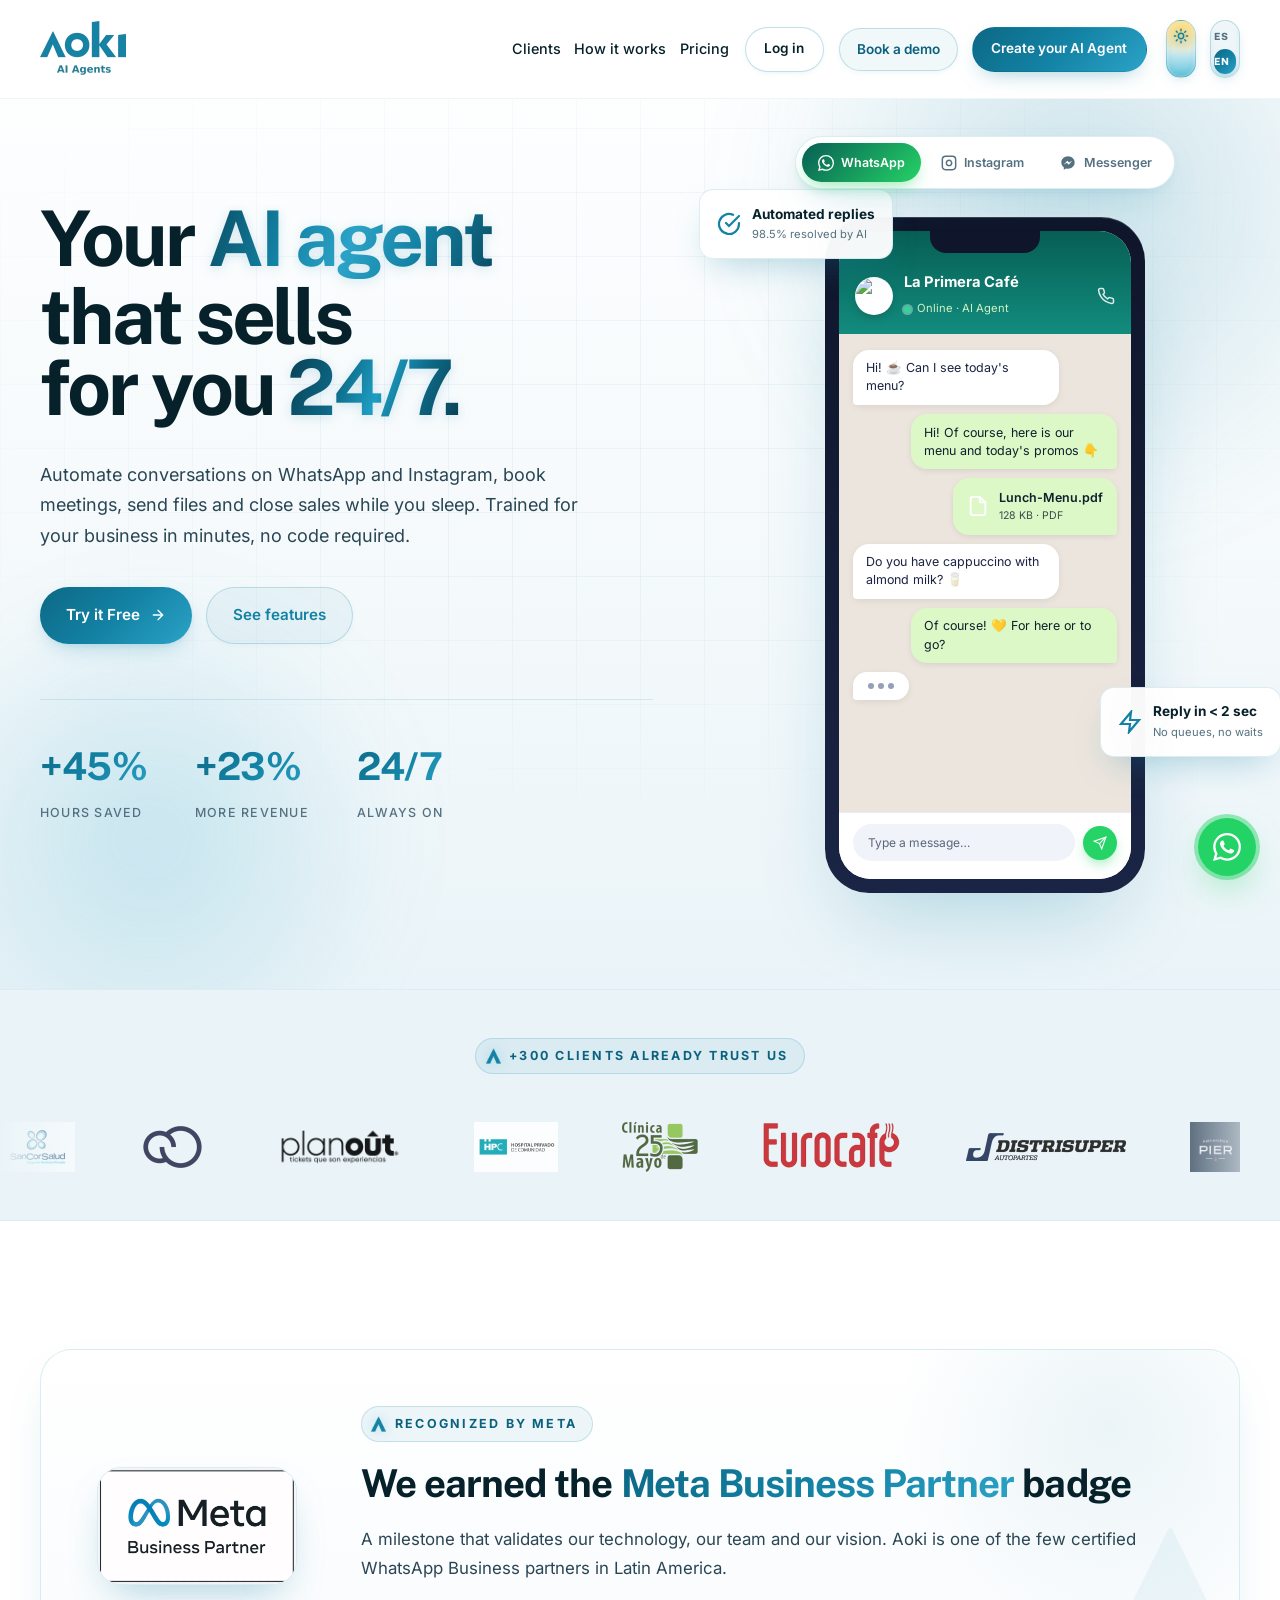
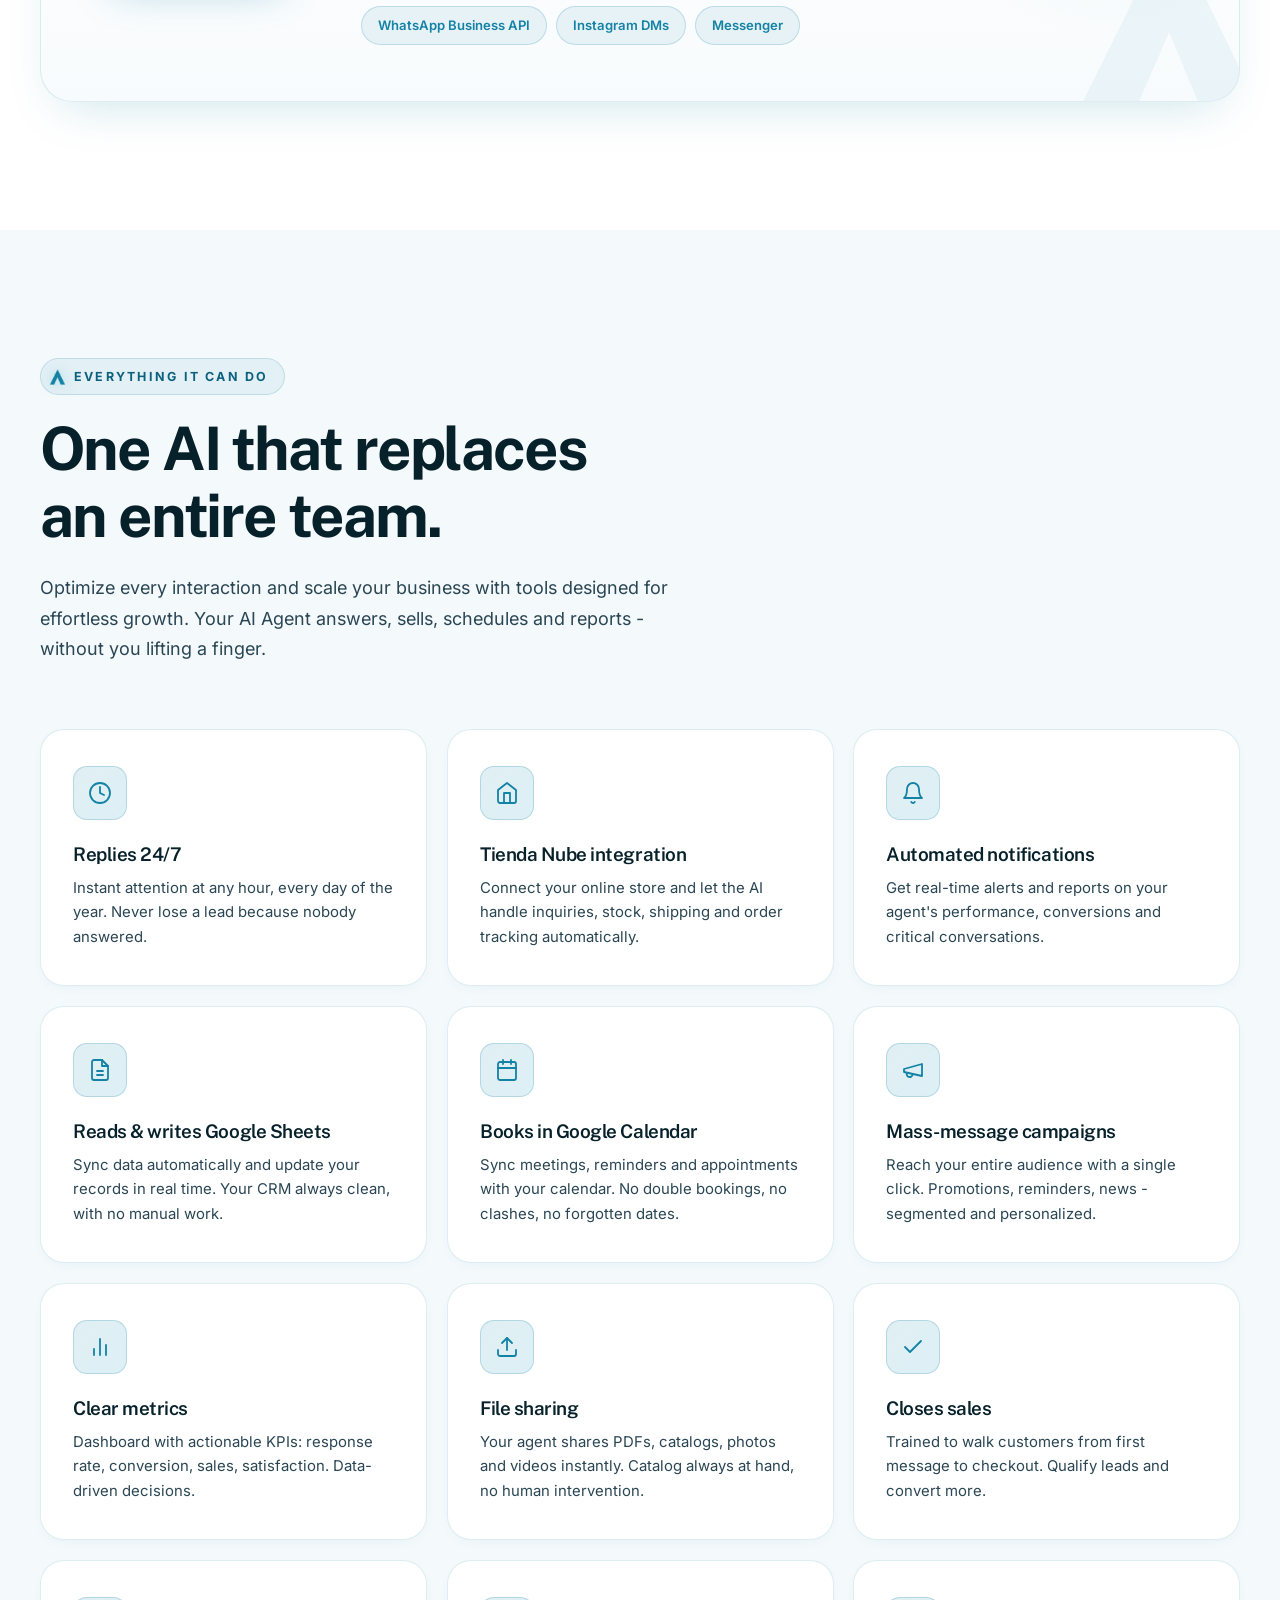
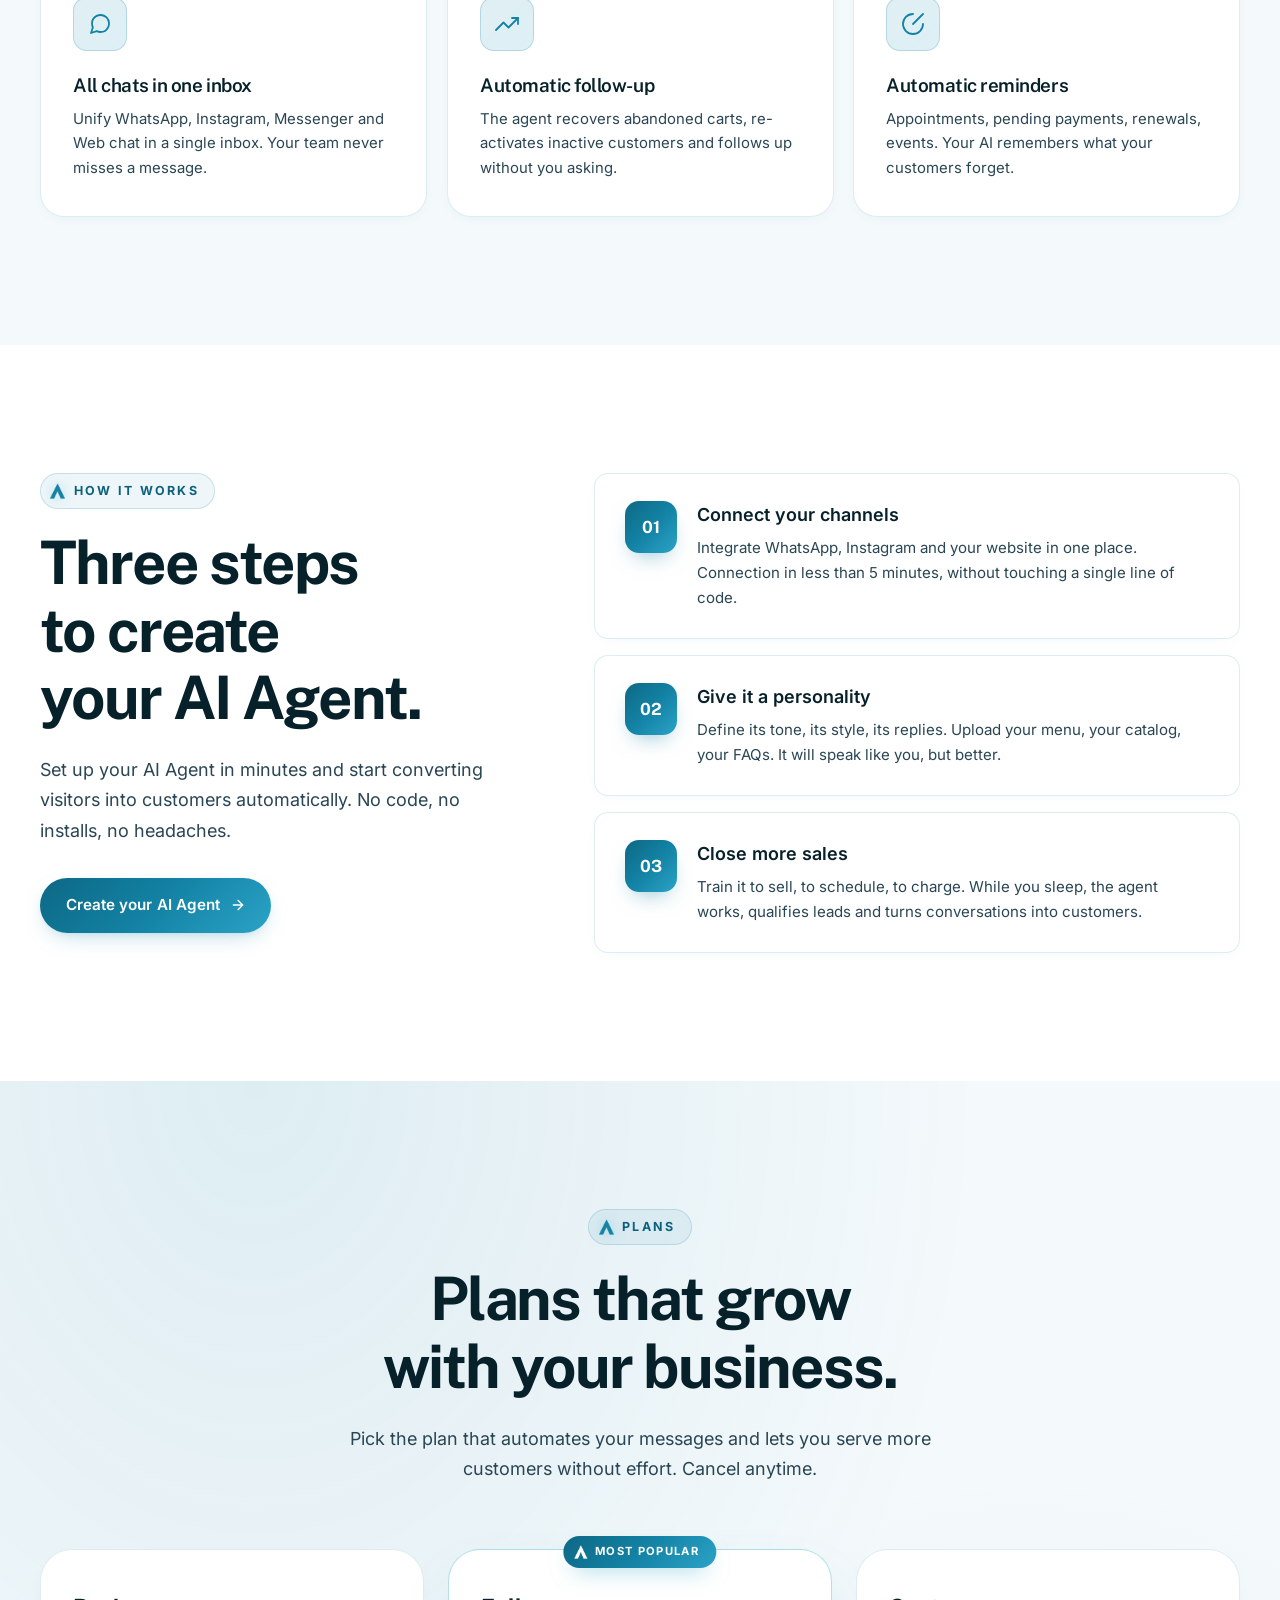
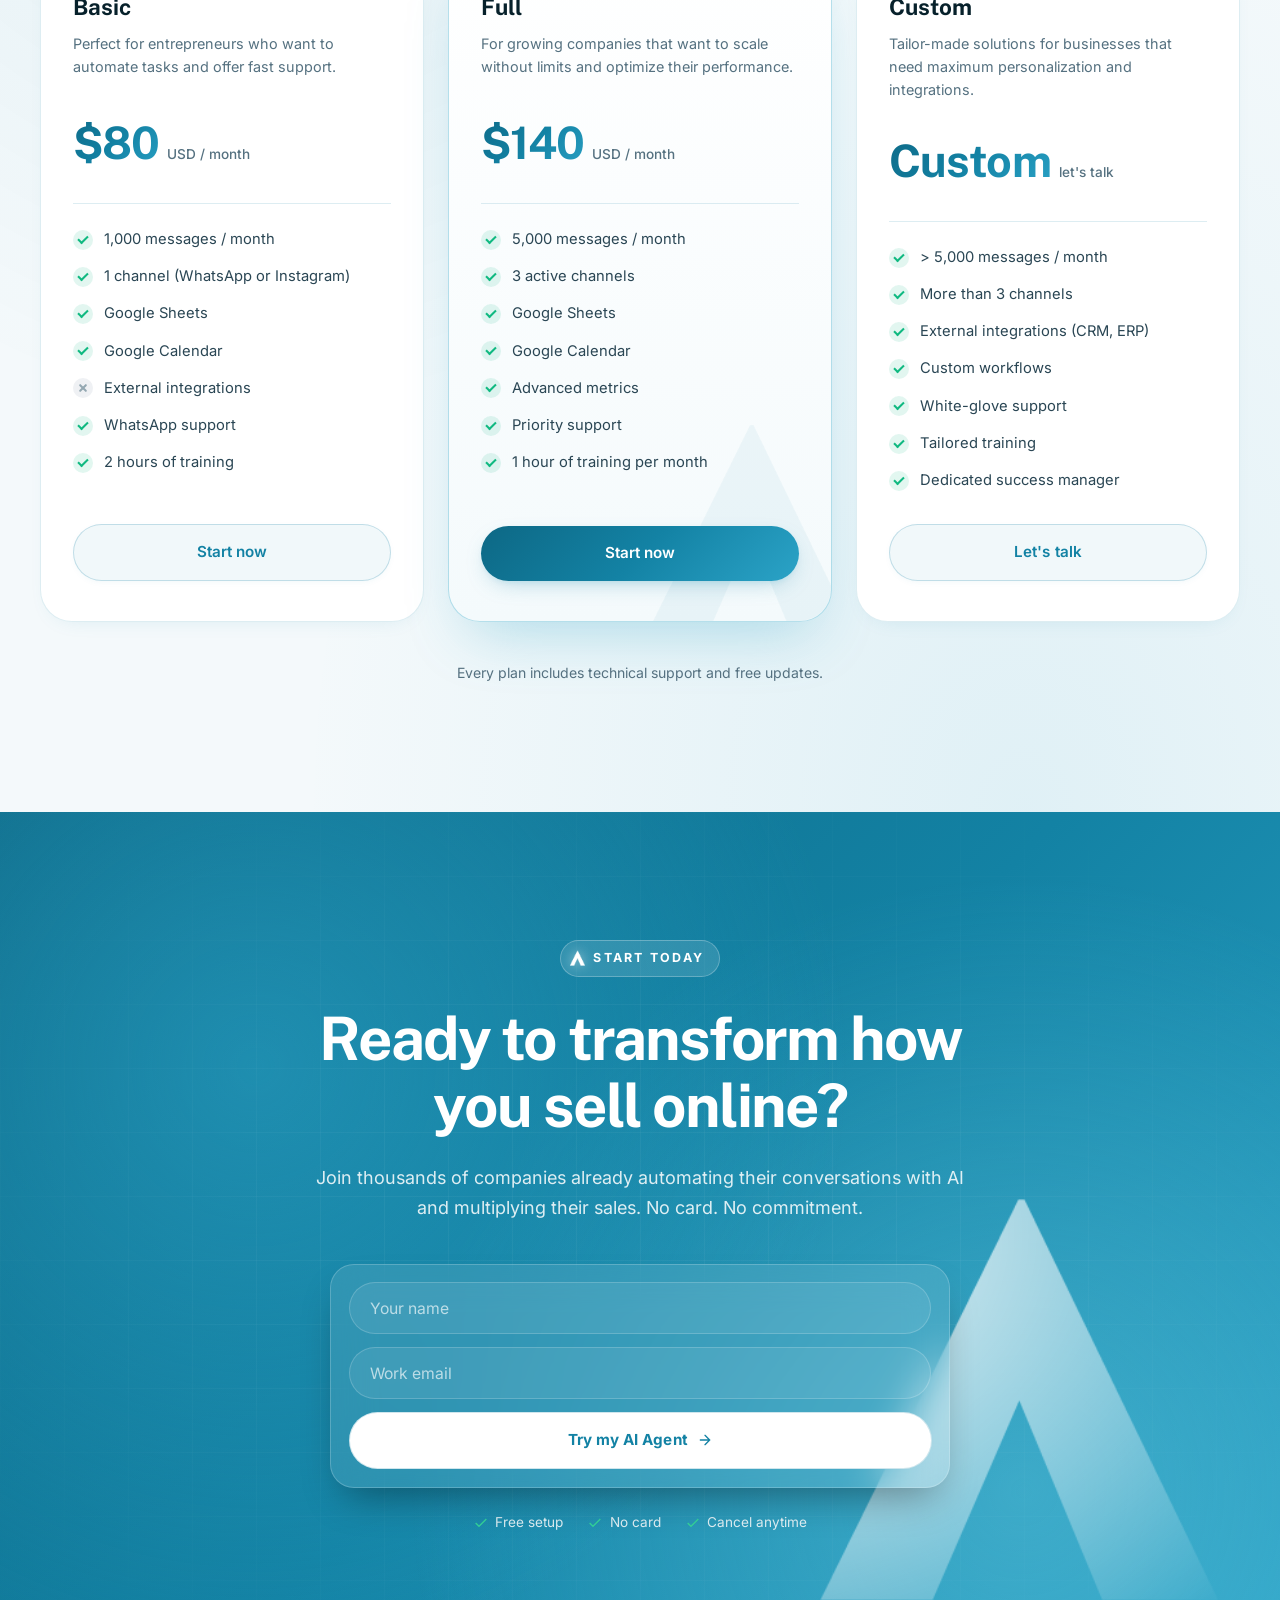
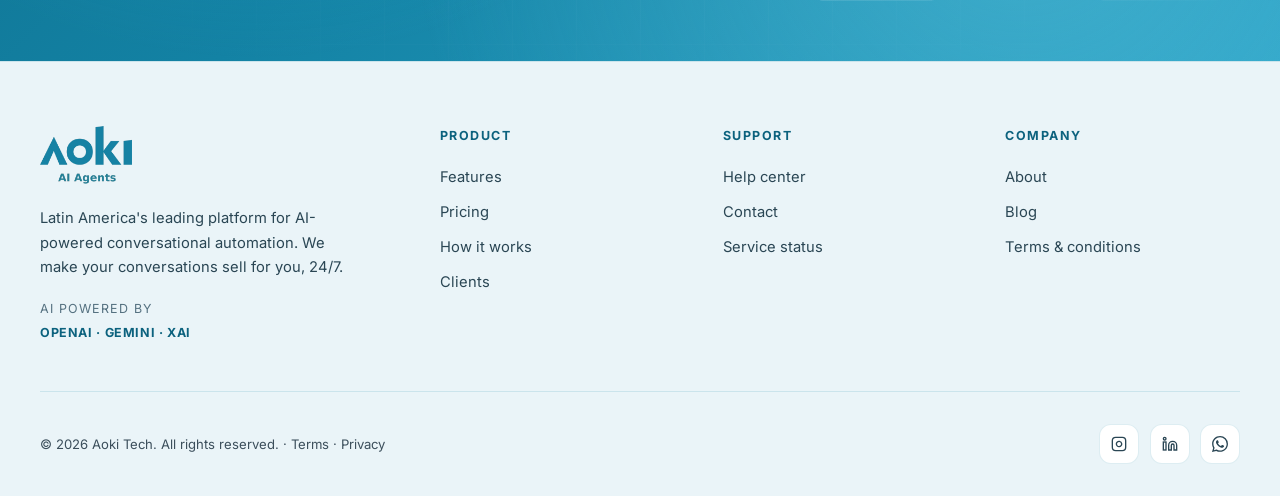
==== commit b6994174: "english logo fix" ====
--- a/en/index.html
+++ b/en/index.html
@@ -53,7 +53,7 @@
   <link rel="preload" href="/fonts/inter-latin.woff2" as="font" type="font/woff2" crossorigin />
   <link rel="preload" href="/fonts/public-sans-latin.woff2" as="font" type="font/woff2" crossorigin />
 
-  <link rel="stylesheet" href="/css/styles.css?v=20260412x" />
+  <link rel="stylesheet" href="/css/styles.css?v=20260412y" />
   <link rel="icon" href="/aoki-favicon.png" type="image/png" />
   <link rel="apple-touch-icon" href="/aoki-favicon.png" />
 
@@ -66,11 +66,11 @@
   <header class="site-header" id="site-header">
     <div class="shell header-inner">
       <a class="brand-mark" href="/" aria-label="Aoki Tech">
-        <img src="/aoki-logo-en.webp" alt="Aoki Tech" width="344" height="224" fetchpriority="high" decoding="async" data-logo-swap data-logo-es="aoki-logo.webp" data-logo-en="aoki-logo-en.webp" />
+        <img src="/aoki-logo-en.webp" alt="Aoki Tech" width="344" height="224" fetchpriority="high" decoding="async" data-logo-swap data-logo-es="/aoki-logo.webp" data-logo-en="/aoki-logo-en.webp" />
       </a>
       <nav class="nav" id="primary-nav" aria-label="Principal">
         <a class="nav-brand" href="/" aria-label="Aoki Tech">
-          <img src="/aoki-logo-en.webp" alt="Aoki Tech" width="344" height="224" loading="lazy" decoding="async" data-logo-swap data-logo-es="aoki-logo.webp" data-logo-en="aoki-logo-en.webp" />
+          <img src="/aoki-logo-en.webp" alt="Aoki Tech" width="344" height="224" loading="lazy" decoding="async" data-logo-swap data-logo-es="/aoki-logo.webp" data-logo-en="/aoki-logo-en.webp" />
         </a>
         <button class="nav-close" aria-label="Cerrar menú">
           <svg viewBox="0 0 24 24" fill="none" stroke="currentColor" stroke-width="2" stroke-linecap="round"><path d="M18 6L6 18M6 6l12 12"/></svg>
@@ -506,7 +506,7 @@
       <div class="footer-grid">
         <div class="footer-brand">
           <span class="footer-logo">
-            <img src="/aoki-logo-en.webp" alt="Aoki Tech" width="344" height="224" loading="lazy" decoding="async" data-logo-swap data-logo-es="aoki-logo.webp" data-logo-en="aoki-logo-en.webp" />
+            <img src="/aoki-logo-en.webp" alt="Aoki Tech" width="344" height="224" loading="lazy" decoding="async" data-logo-swap data-logo-es="/aoki-logo.webp" data-logo-en="/aoki-logo-en.webp" />
           </span>
           <p data-i18n="footer.tagline">Latin America's leading platform for AI-powered conversational automation. We make your conversations sell for you, 24/7.</p>
           <div class="footer-providers">
@@ -572,6 +572,6 @@
     <span class="lang-sweep-stripe lang-sweep-stripe-3"></span>
   </div>
 
-  <script src="/js/main.js?v=20260412x"></script>
+  <script src="/js/main.js?v=20260412y"></script>
 </body>
 </html>
--- a/css/styles.css
+++ b/css/styles.css
@@ -646,14 +646,14 @@
 /* ============= HERO ============= */
 .hero {
   position: relative;
-  padding: clamp(7rem, 13vw, 10rem) 0 clamp(4rem, 8vw, 6rem);
+  padding: clamp(6.5rem, 11vw, 8.5rem) 0 clamp(4rem, 8vw, 6rem);
   background: var(--grad-deep);
   overflow: hidden;
   isolation: isolate;
 }
 @media (max-width: 1024px) {
   .hero {
-    padding-top: 10rem;
+    padding-top: 8.5rem;
   }
 }
 .hero-bg {
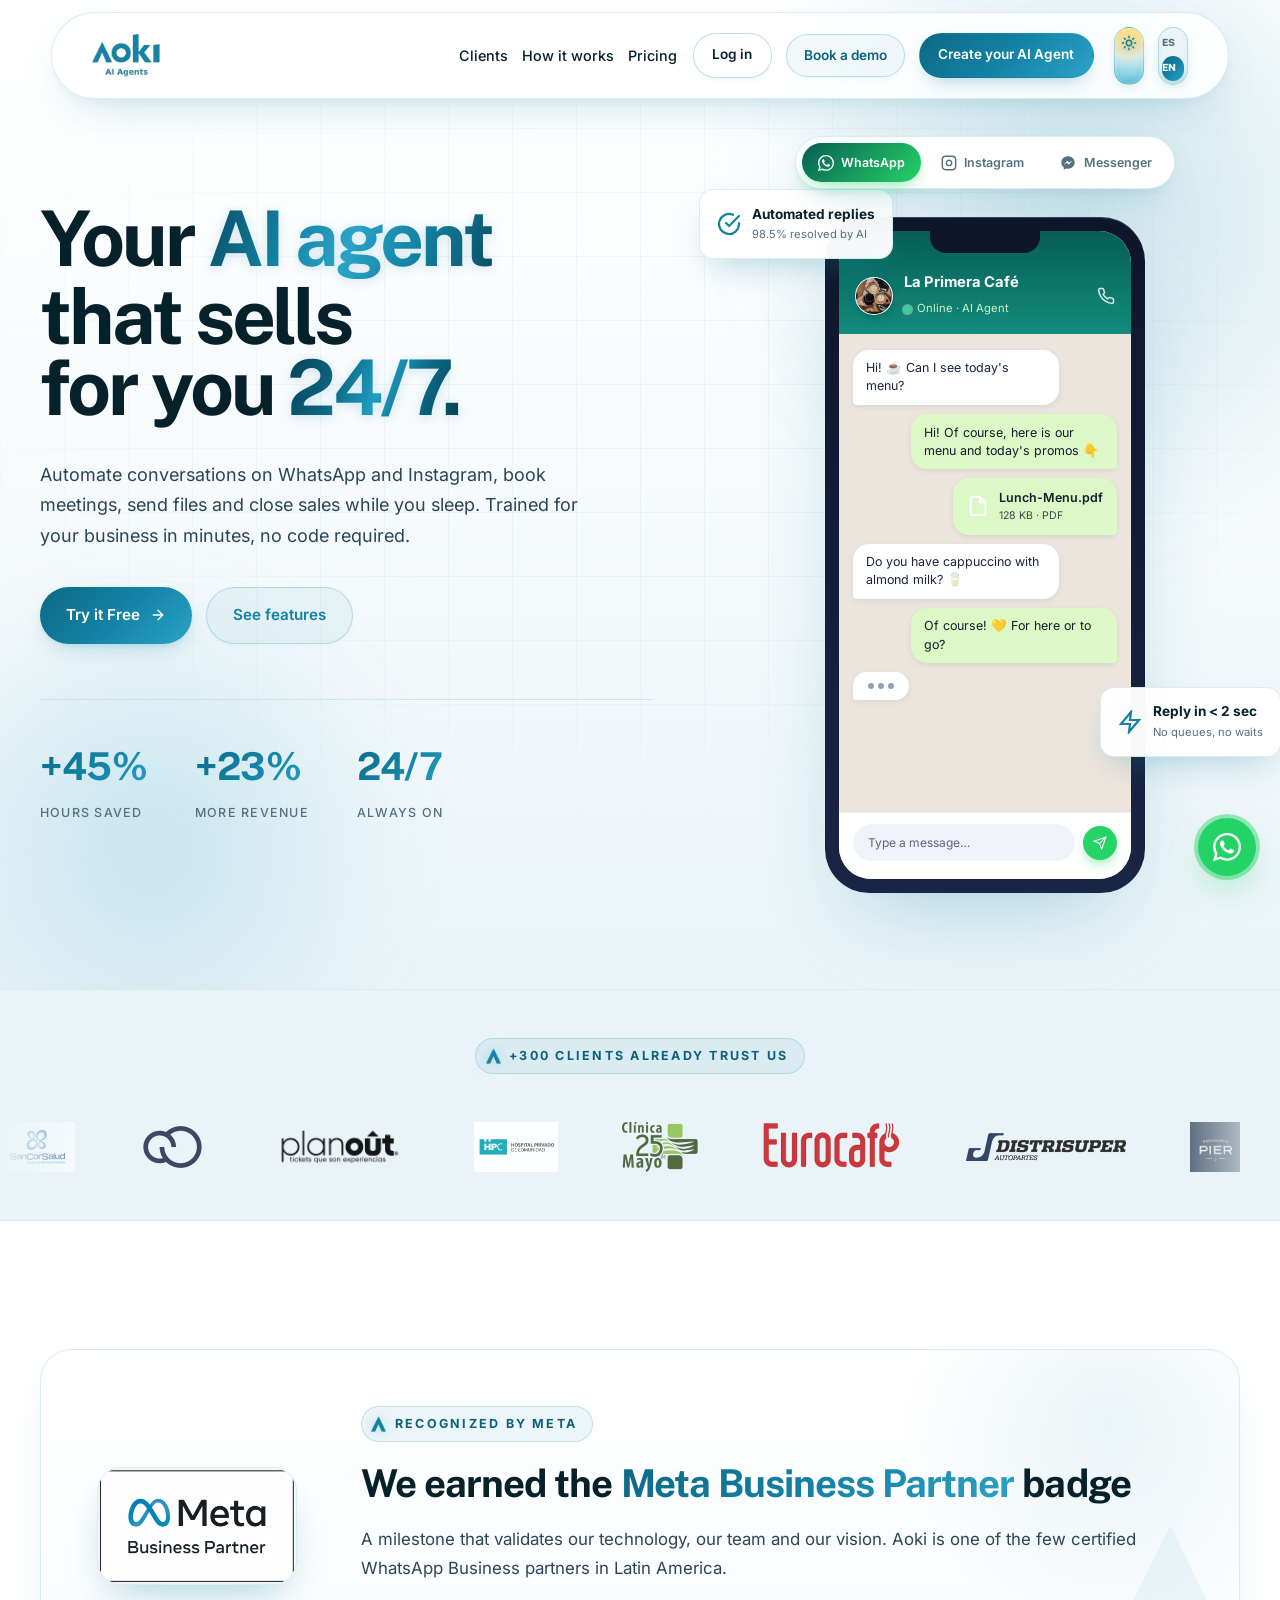
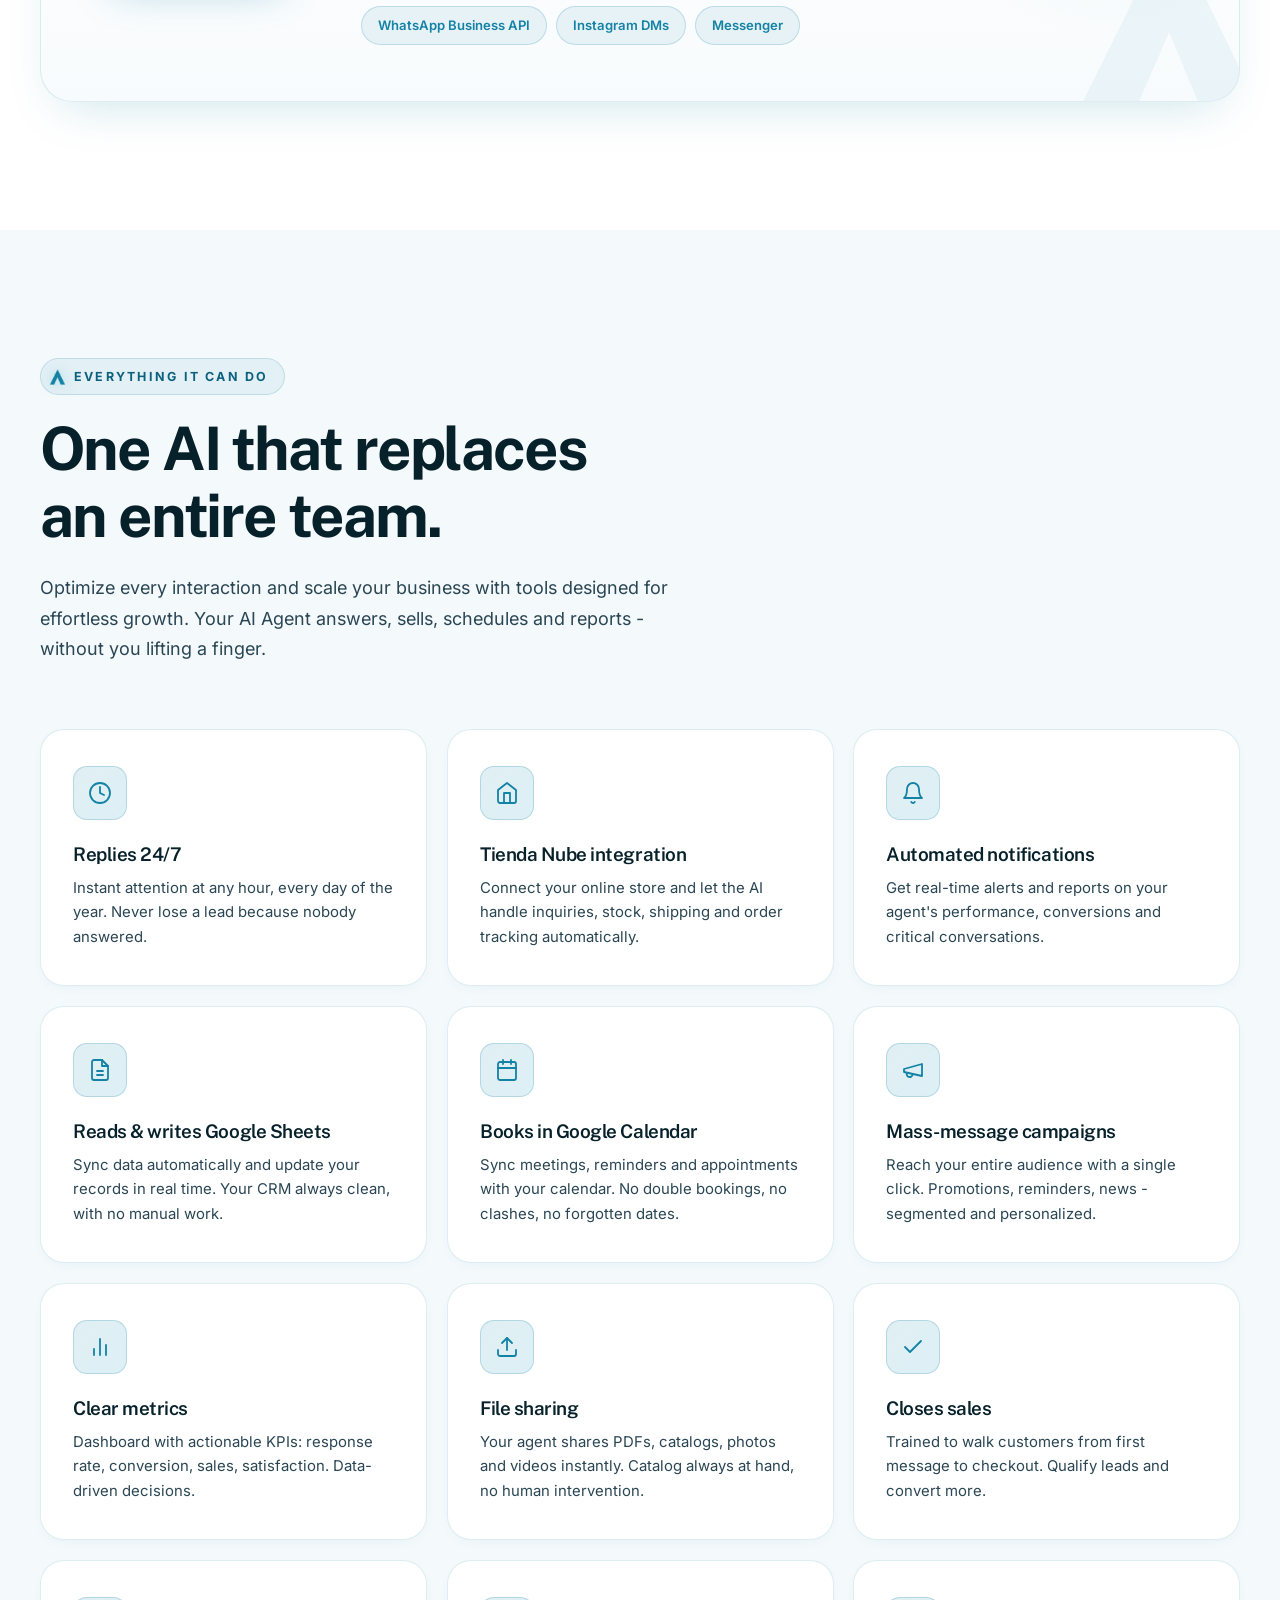
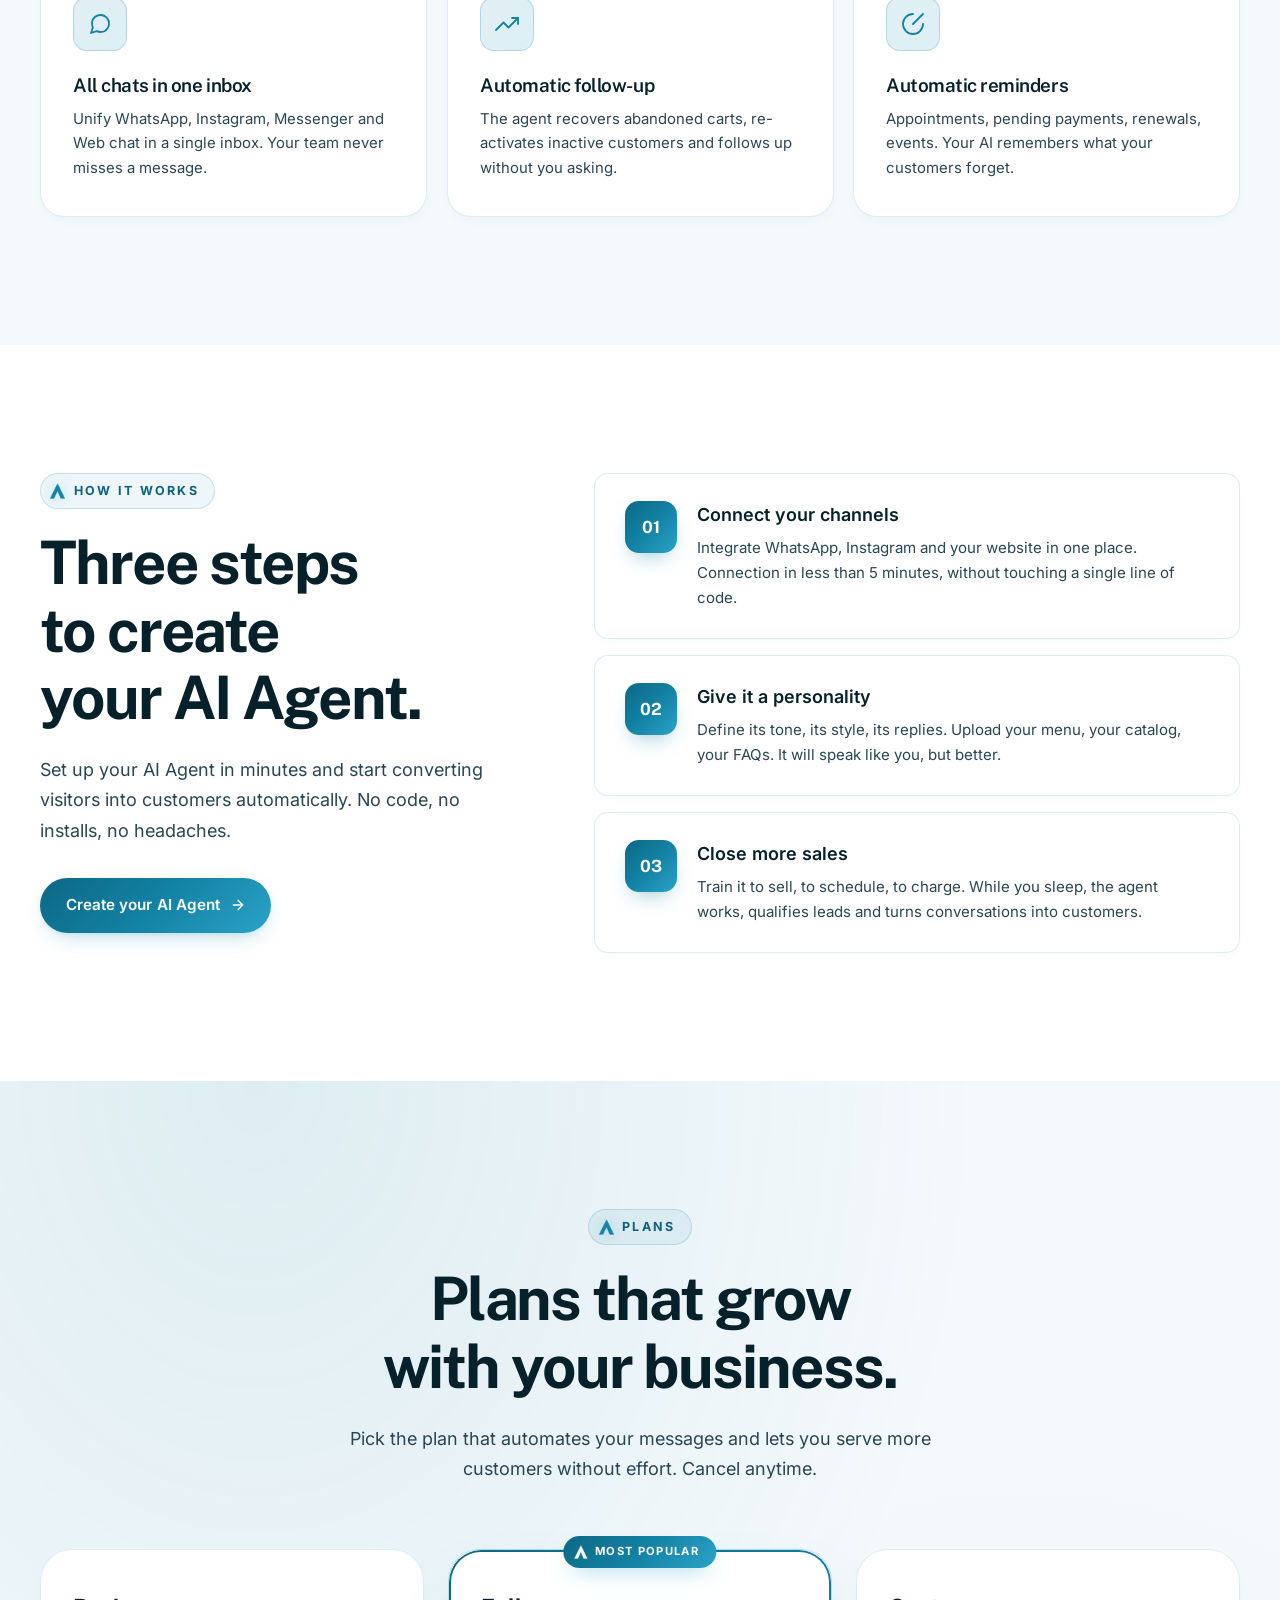
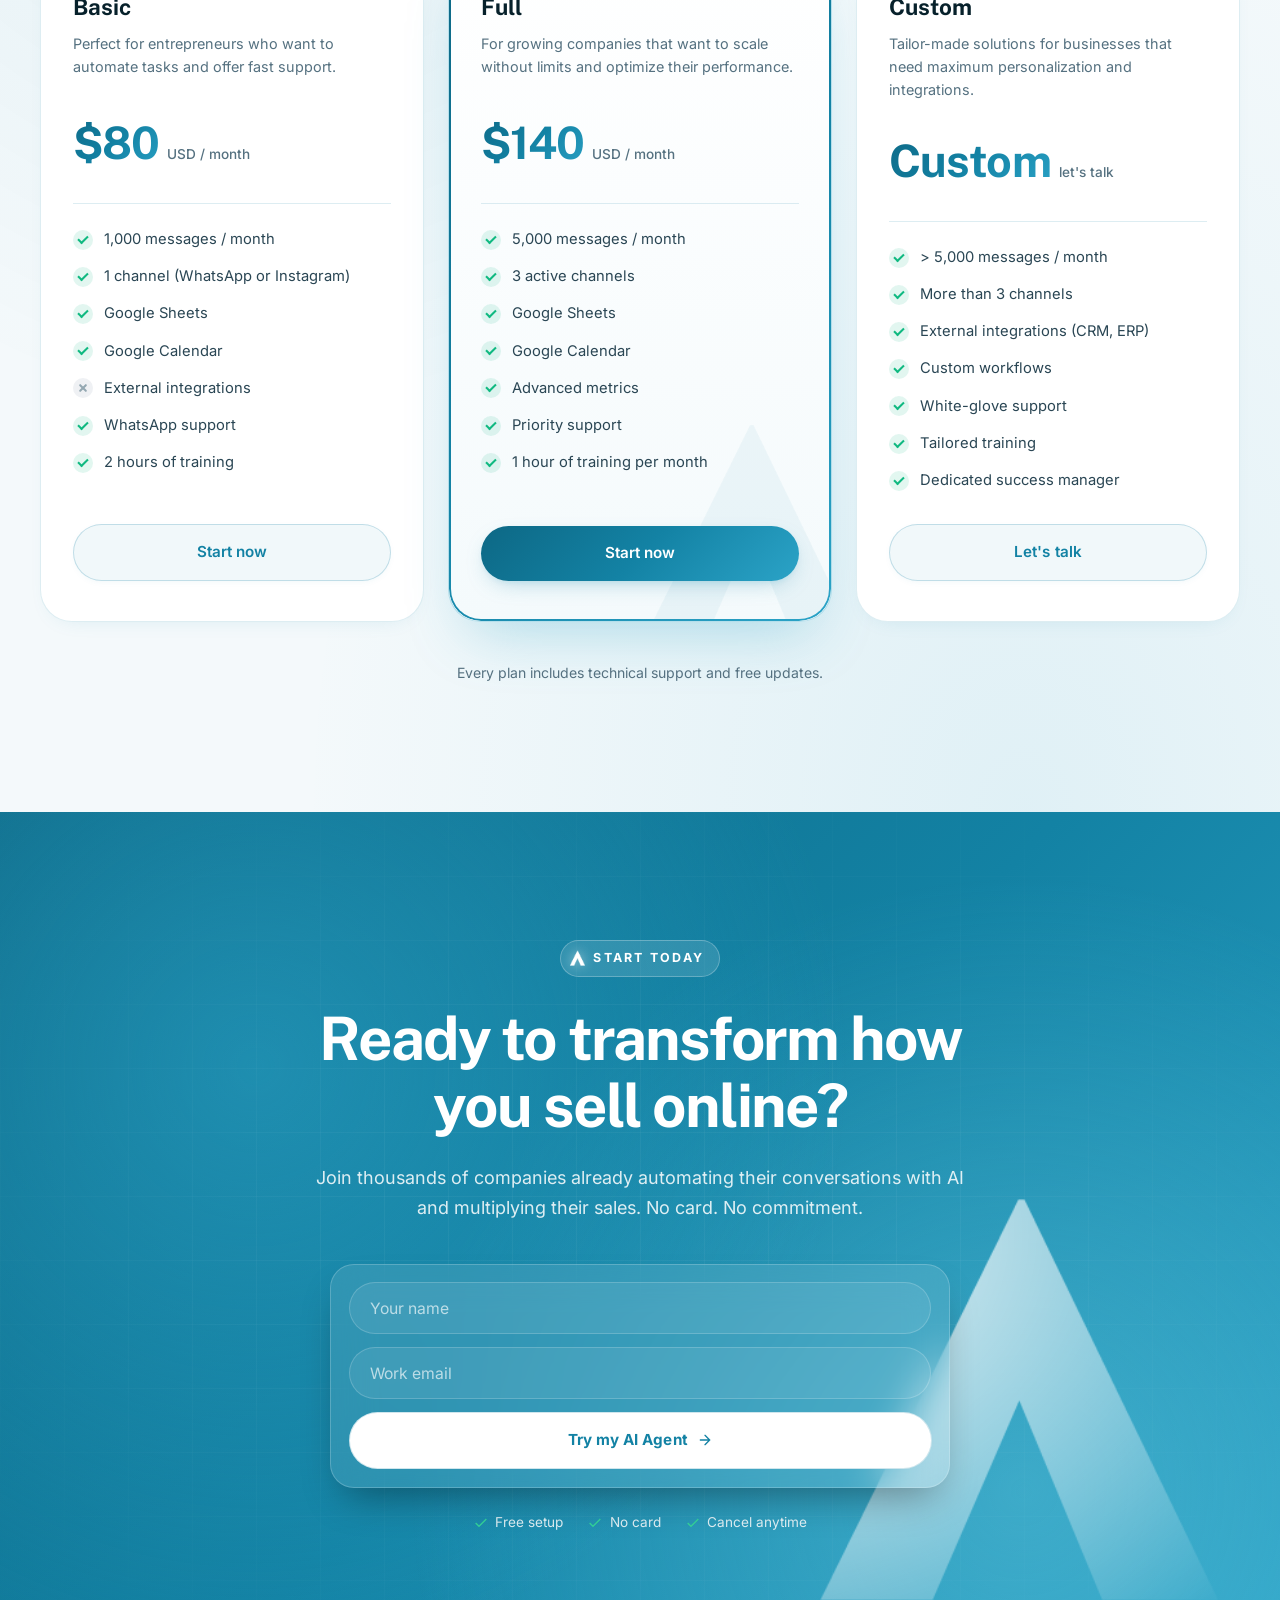
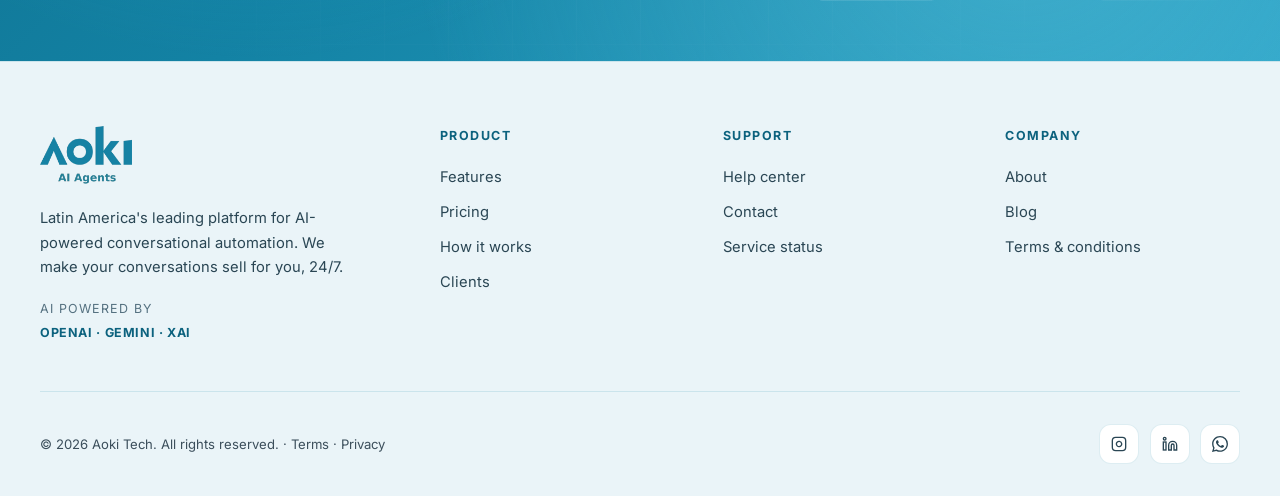
==== commit bd1a8a27: "image load fix" ====
--- a/en/index.html
+++ b/en/index.html
@@ -53,7 +53,7 @@
   <link rel="preload" href="/fonts/inter-latin.woff2" as="font" type="font/woff2" crossorigin />
   <link rel="preload" href="/fonts/public-sans-latin.woff2" as="font" type="font/woff2" crossorigin />
 
-  <link rel="stylesheet" href="/css/styles.css?v=20260412y" />
+  <link rel="stylesheet" href="/css/styles.css?v=20260413c" />
   <link rel="icon" href="/aoki-favicon.png" type="image/png" />
   <link rel="apple-touch-icon" href="/aoki-favicon.png" />
 
@@ -566,12 +566,6 @@
     <svg viewBox="0 0 24 24" fill="currentColor"><path d="M20.52 3.48A11.86 11.86 0 0 0 12.05 0C5.5 0 .14 5.34.13 11.9a11.83 11.83 0 0 0 1.6 5.96L0 24l6.3-1.66a11.9 11.9 0 0 0 5.74 1.46h.01c6.55 0 11.9-5.34 11.9-11.9a11.85 11.85 0 0 0-3.43-8.42zM12.06 21.8h-.01a9.9 9.9 0 0 1-5.04-1.38l-.36-.21-3.74.98 1-3.65-.24-.37a9.86 9.86 0 0 1-1.51-5.27c0-5.45 4.44-9.88 9.9-9.88a9.85 9.85 0 0 1 7 2.9 9.83 9.83 0 0 1 2.9 7c0 5.45-4.44 9.88-9.9 9.88zm5.42-7.4c-.3-.15-1.76-.87-2.03-.97-.27-.1-.47-.15-.67.15s-.77.97-.94 1.17c-.17.2-.35.22-.65.07a8.13 8.13 0 0 1-2.4-1.48 8.94 8.94 0 0 1-1.66-2.06c-.17-.3-.02-.46.13-.6.13-.13.3-.35.45-.52.15-.17.2-.3.3-.5.1-.2.05-.37-.02-.52-.07-.15-.67-1.62-.92-2.22-.24-.58-.49-.5-.67-.51l-.57-.01a1.1 1.1 0 0 0-.8.37 3.34 3.34 0 0 0-1.04 2.48c0 1.46 1.07 2.88 1.22 3.08.15.2 2.1 3.2 5.08 4.49.71.3 1.26.49 1.69.63.71.22 1.36.19 1.87.12.57-.09 1.76-.72 2.01-1.41.25-.7.25-1.29.17-1.41-.07-.13-.27-.2-.57-.35z"/></svg>
   </a>
 
-  <div class="lang-sweep" aria-hidden="true">
-    <span class="lang-sweep-stripe lang-sweep-stripe-1"></span>
-    <span class="lang-sweep-stripe lang-sweep-stripe-2"></span>
-    <span class="lang-sweep-stripe lang-sweep-stripe-3"></span>
-  </div>
-
-  <script src="/js/main.js?v=20260412y"></script>
+  <script src="/js/main.js?v=20260413c"></script>
 </body>
 </html>
--- a/css/styles.css
+++ b/css/styles.css
@@ -109,9 +109,14 @@
   --bg-line: #14465A;
 
   --text: #E4F2F7;
-  --text-soft: #ADC6D1;
-  --text-mid: #6E8B98;
-  --text-faint: #455B68;
+  /* Dark-mode secondary text was too grey against dark surfaces — every
+     "small text" in the site (pricing features, plan descriptions, card
+     descriptions, step descriptions, footer links, etc.) pulls from these
+     variables, so bumping them here brightens the whole site at once
+     without touching individual rules. Light mode stays untouched. */
+  --text-soft: #DCEAF0;
+  --text-mid: #BACCD6;
+  --text-faint: #89A0AC;
 
   --border: rgba(95, 196, 220, 0.14);
   --border-soft: rgba(95, 196, 220, 0.07);
@@ -1596,17 +1601,16 @@
   z-index: 0;
 }
 .plan-popular > * { position: relative; z-index: 1; }
-.plan-popular::before {
-  content: "";
-  position: absolute;
-  inset: 0;
-  border-radius: var(--radius-xl);
+/* The popular card's distinctive gradient border lives on ::after, not
+   ::before — otherwise it would clobber the shared .plan::before pseudo
+   that carries the mouse-follow spotlight radial-gradient, and this card
+   would lose its hover glow while the others keep it. By overriding
+   ::after here instead we reuse the mask/padding/inheritance chain from
+   .plan::after and get an always-visible, stronger brand-gradient ring. */
+.plan-popular::after {
+  background: var(--grad-mix);
   padding: 2px;
-  background: var(--grad-mix);
-  -webkit-mask: linear-gradient(#fff 0 0) content-box, linear-gradient(#fff 0 0);
-  -webkit-mask-composite: xor;
-  mask-composite: exclude;
-  pointer-events: none;
+  opacity: 1;
 }
 .plan-popular:hover {
   transform: translateY(-22px) scale(1.03);
@@ -1948,7 +1952,7 @@
   font-size: 0.82rem;
   color: #3B4E5B;
 }
-[data-theme="dark"] .footer-legal { color: #9FB4C1; }
+[data-theme="dark"] .footer-legal { color: #CFE2EA; }
 [data-theme="dark"] .footer-providers { color: #CFE2EA; }
 [data-theme="dark"] .footer-links a,
 [data-theme="dark"] .footer-links span { color: #CFE2EA; }
@@ -2264,49 +2268,6 @@
     filter 0.5s cubic-bezier(0.22, 1, 0.36, 1);
 }
 
-/* Sweeping ribbon overlay during the switch — colored by target language */
-.lang-sweep {
-  position: fixed;
-  inset: 0;
-  pointer-events: none;
-  z-index: 200;
-  overflow: hidden;
-}
-.lang-sweep-stripe {
-  position: absolute;
-  top: -15%;
-  bottom: -15%;
-  width: 55%;
-  left: 0;
-  transform: translateX(-160%) skewX(-14deg);
-  filter: blur(18px);
-  opacity: 0;
-  pointer-events: none;
-}
-.lang-sweep-stripe-1 { background: linear-gradient(115deg, transparent 25%, var(--sweep-c1, transparent) 50%, transparent 75%); }
-.lang-sweep-stripe-2 { background: linear-gradient(115deg, transparent 25%, var(--sweep-c2, transparent) 50%, transparent 75%); }
-.lang-sweep-stripe-3 { background: linear-gradient(115deg, transparent 25%, var(--sweep-c3, transparent) 50%, transparent 75%); }
-
-/* The .lang-running class is added by JS for the entire ribbon duration */
-html.lang-running .lang-sweep-stripe-1 { animation: lang-sweep-in 1.2s cubic-bezier(0.22, 1, 0.36, 1) 0s forwards; }
-html.lang-running .lang-sweep-stripe-2 { animation: lang-sweep-in 1.2s cubic-bezier(0.22, 1, 0.36, 1) 0.1s forwards; }
-html.lang-running .lang-sweep-stripe-3 { animation: lang-sweep-in 1.2s cubic-bezier(0.22, 1, 0.36, 1) 0.2s forwards; }
-
-@keyframes lang-sweep-in {
-  0%   { transform: translateX(-160%) skewX(-14deg); opacity: 0; }
-  18%  { opacity: 1; }
-  82%  { opacity: 1; }
-  100% { transform: translateX(260%) skewX(-14deg); opacity: 0; }
-}
-
-/* Brand teal palette for both languages */
-html[data-switching-to="es"],
-html[data-switching-to="en"] {
-  --sweep-c1: rgba(13, 104, 133, 0.55);   /* deep teal */
-  --sweep-c2: rgba(43, 163, 199, 0.6);    /* bright teal */
-  --sweep-c3: rgba(95, 196, 220, 0.55);   /* teal glow */
-}
-
 /* ============= DARK MODE OVERRIDES ============= */
 [data-theme="dark"] .site-header {
   background: rgba(6, 9, 18, 0.92);
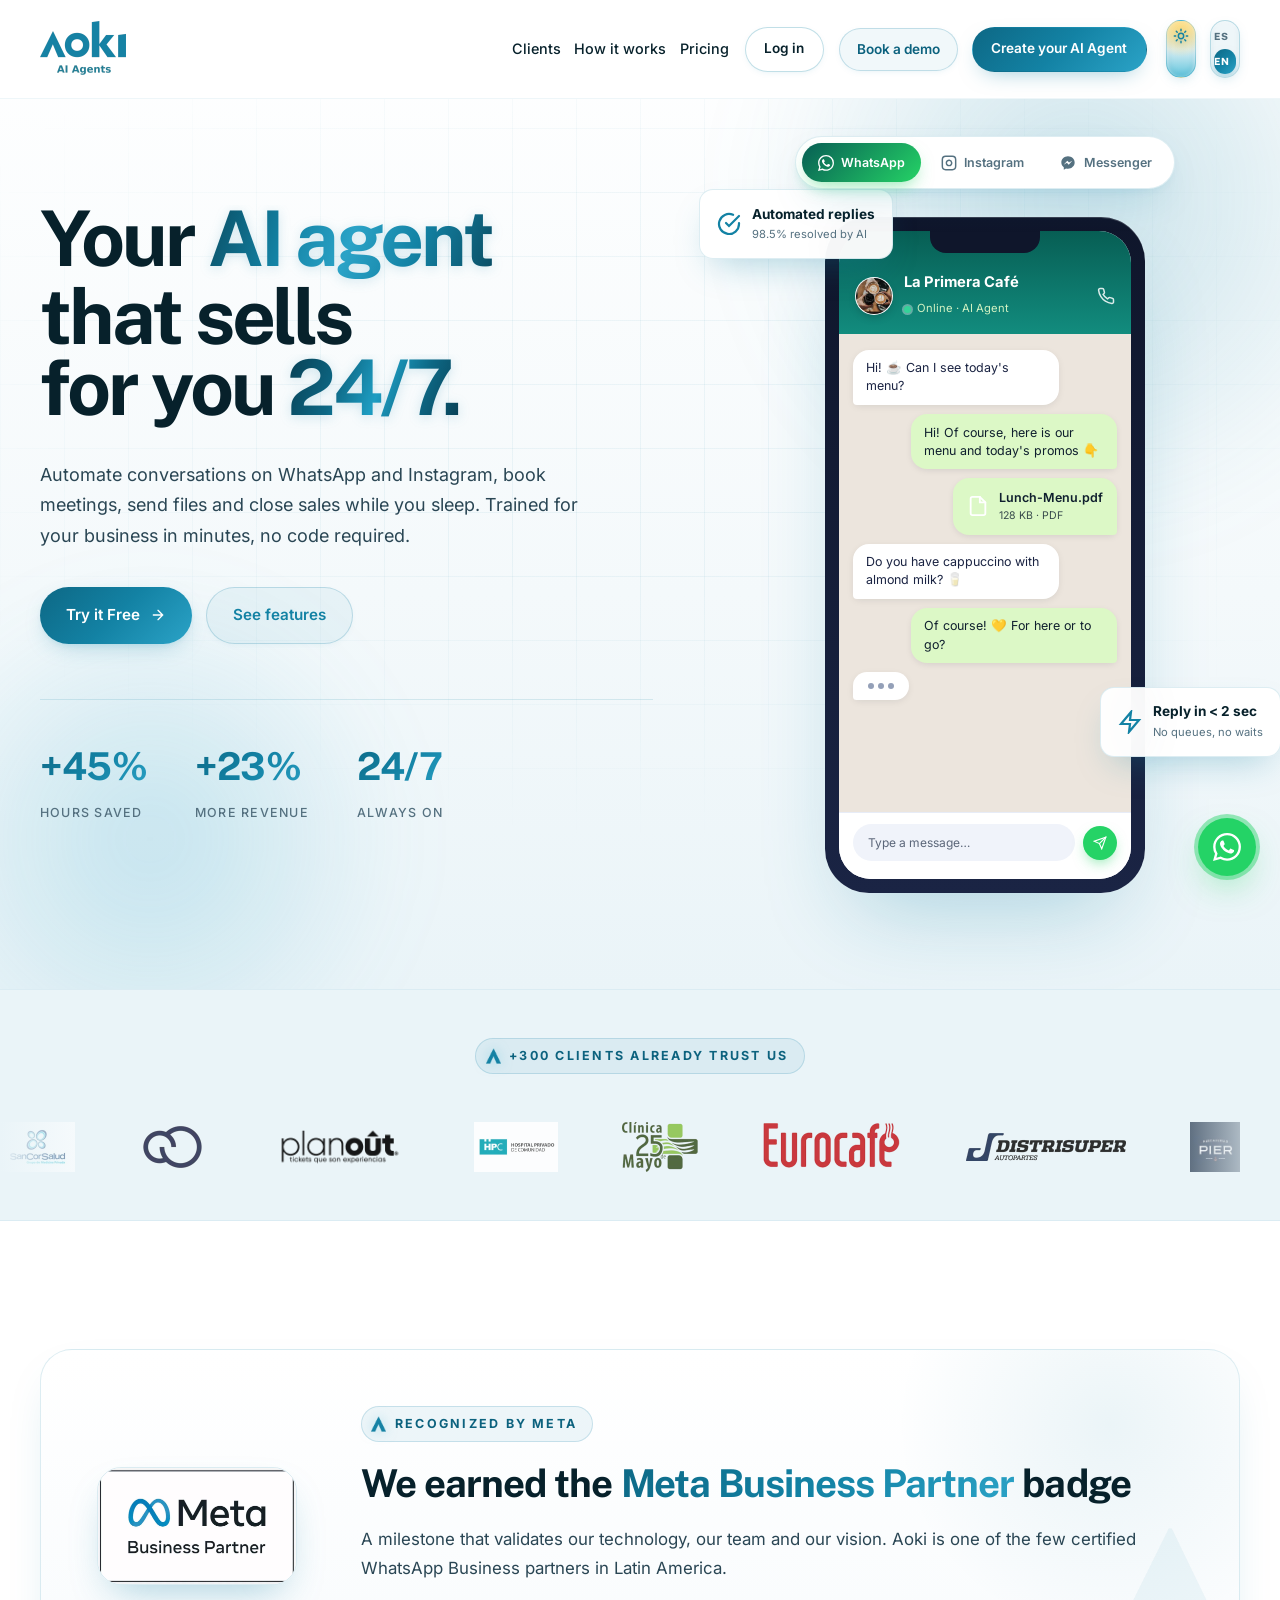
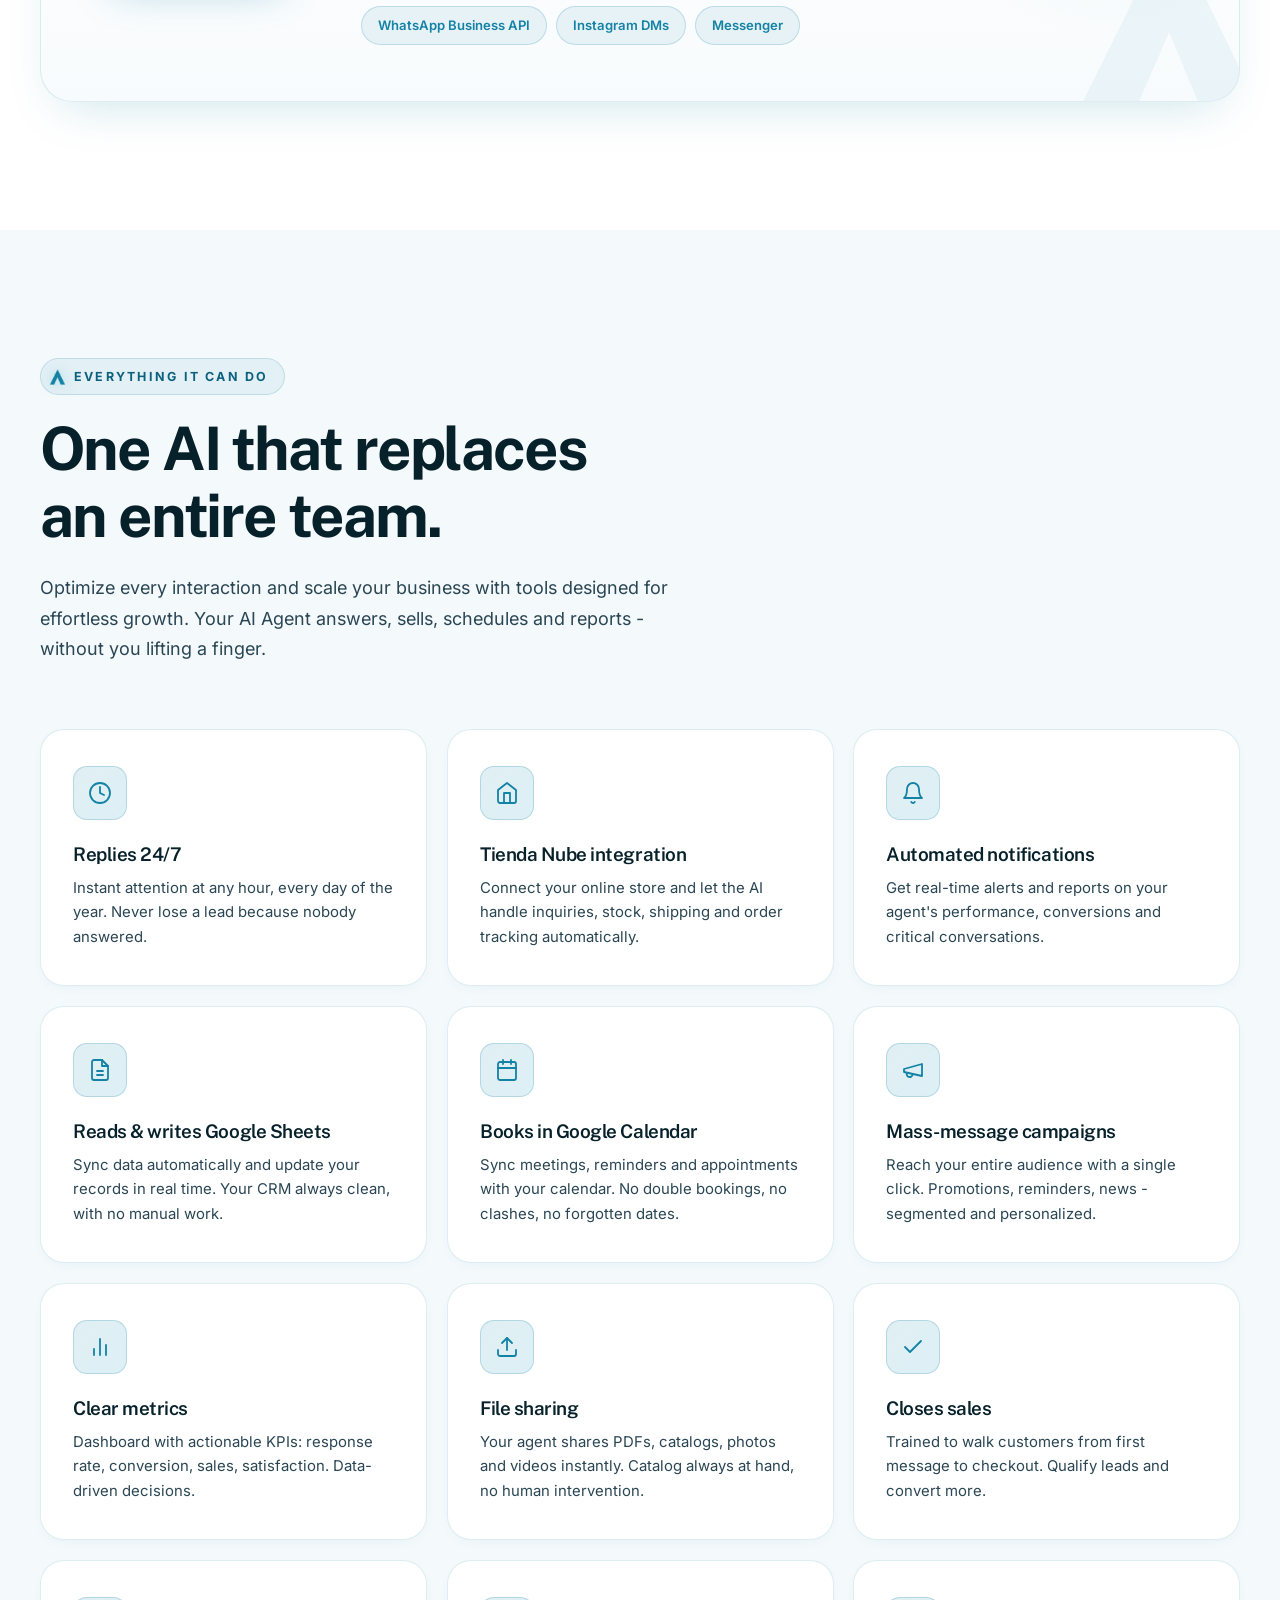
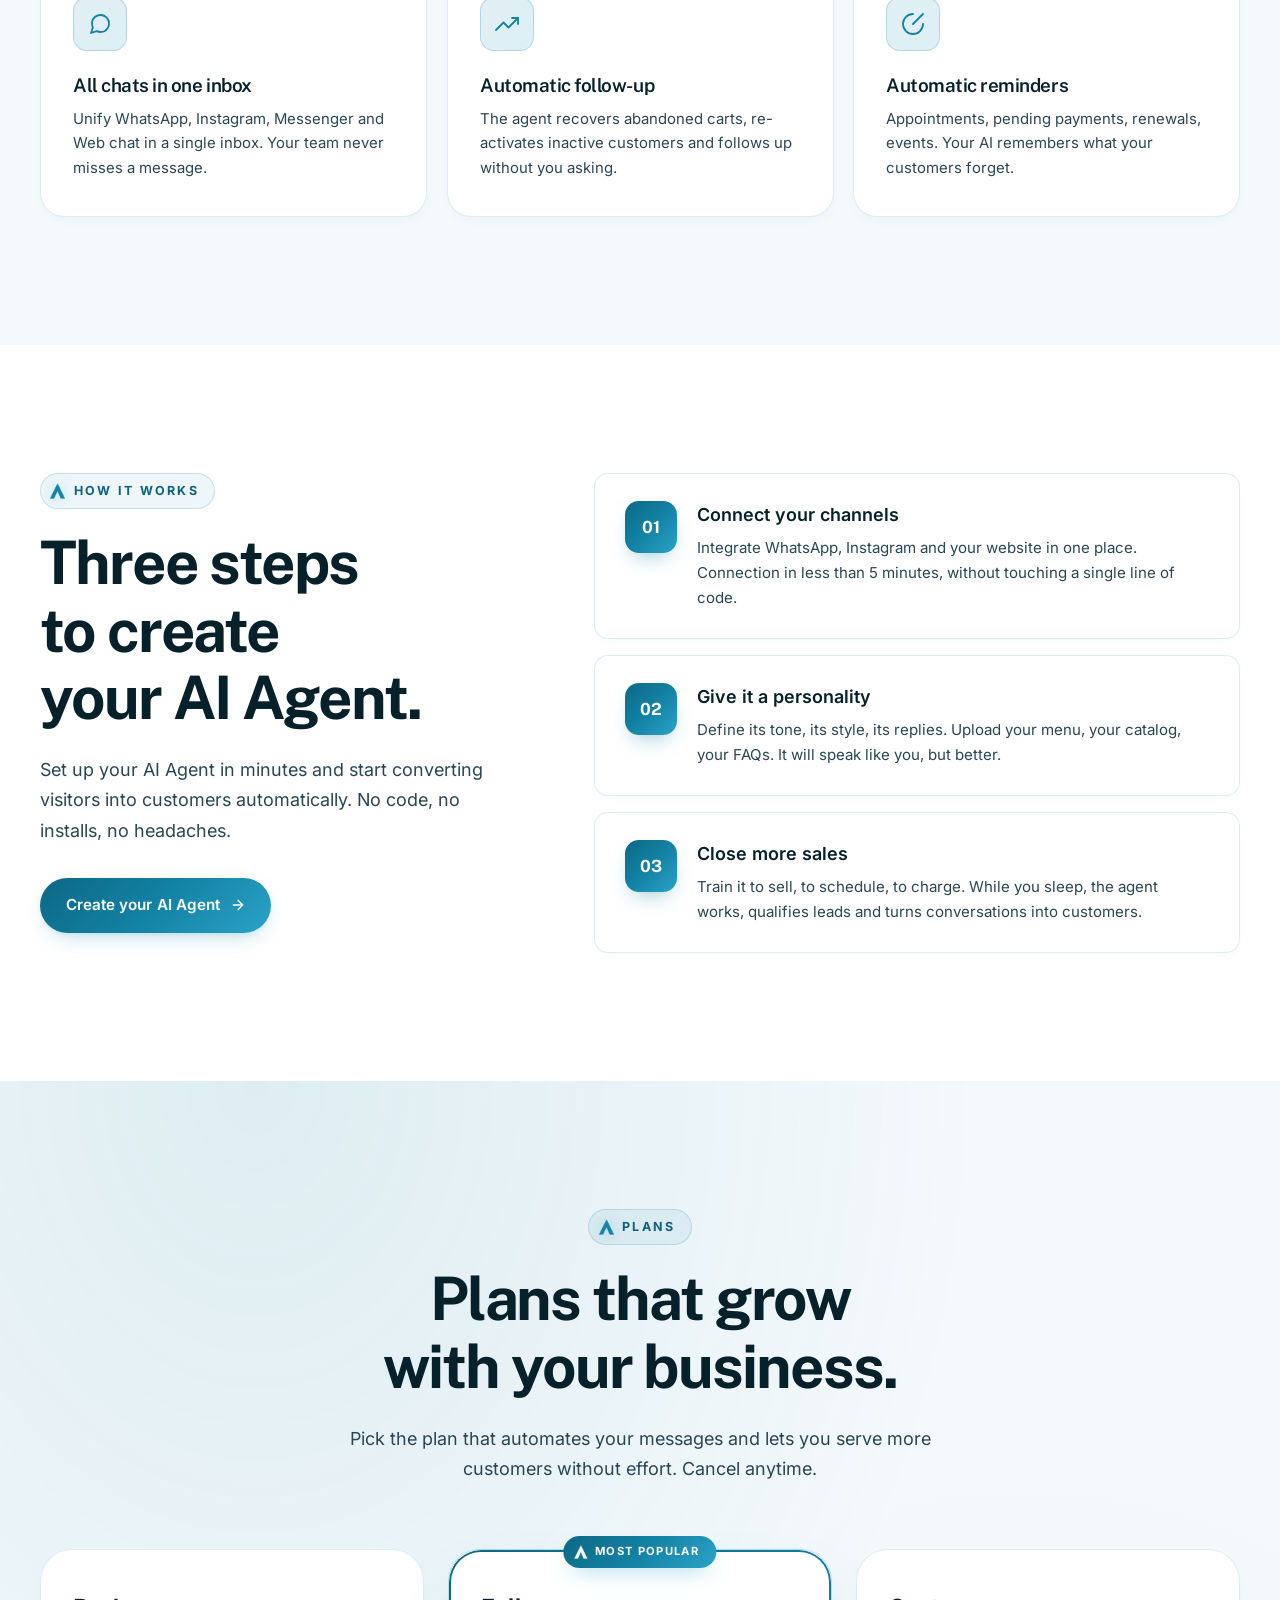
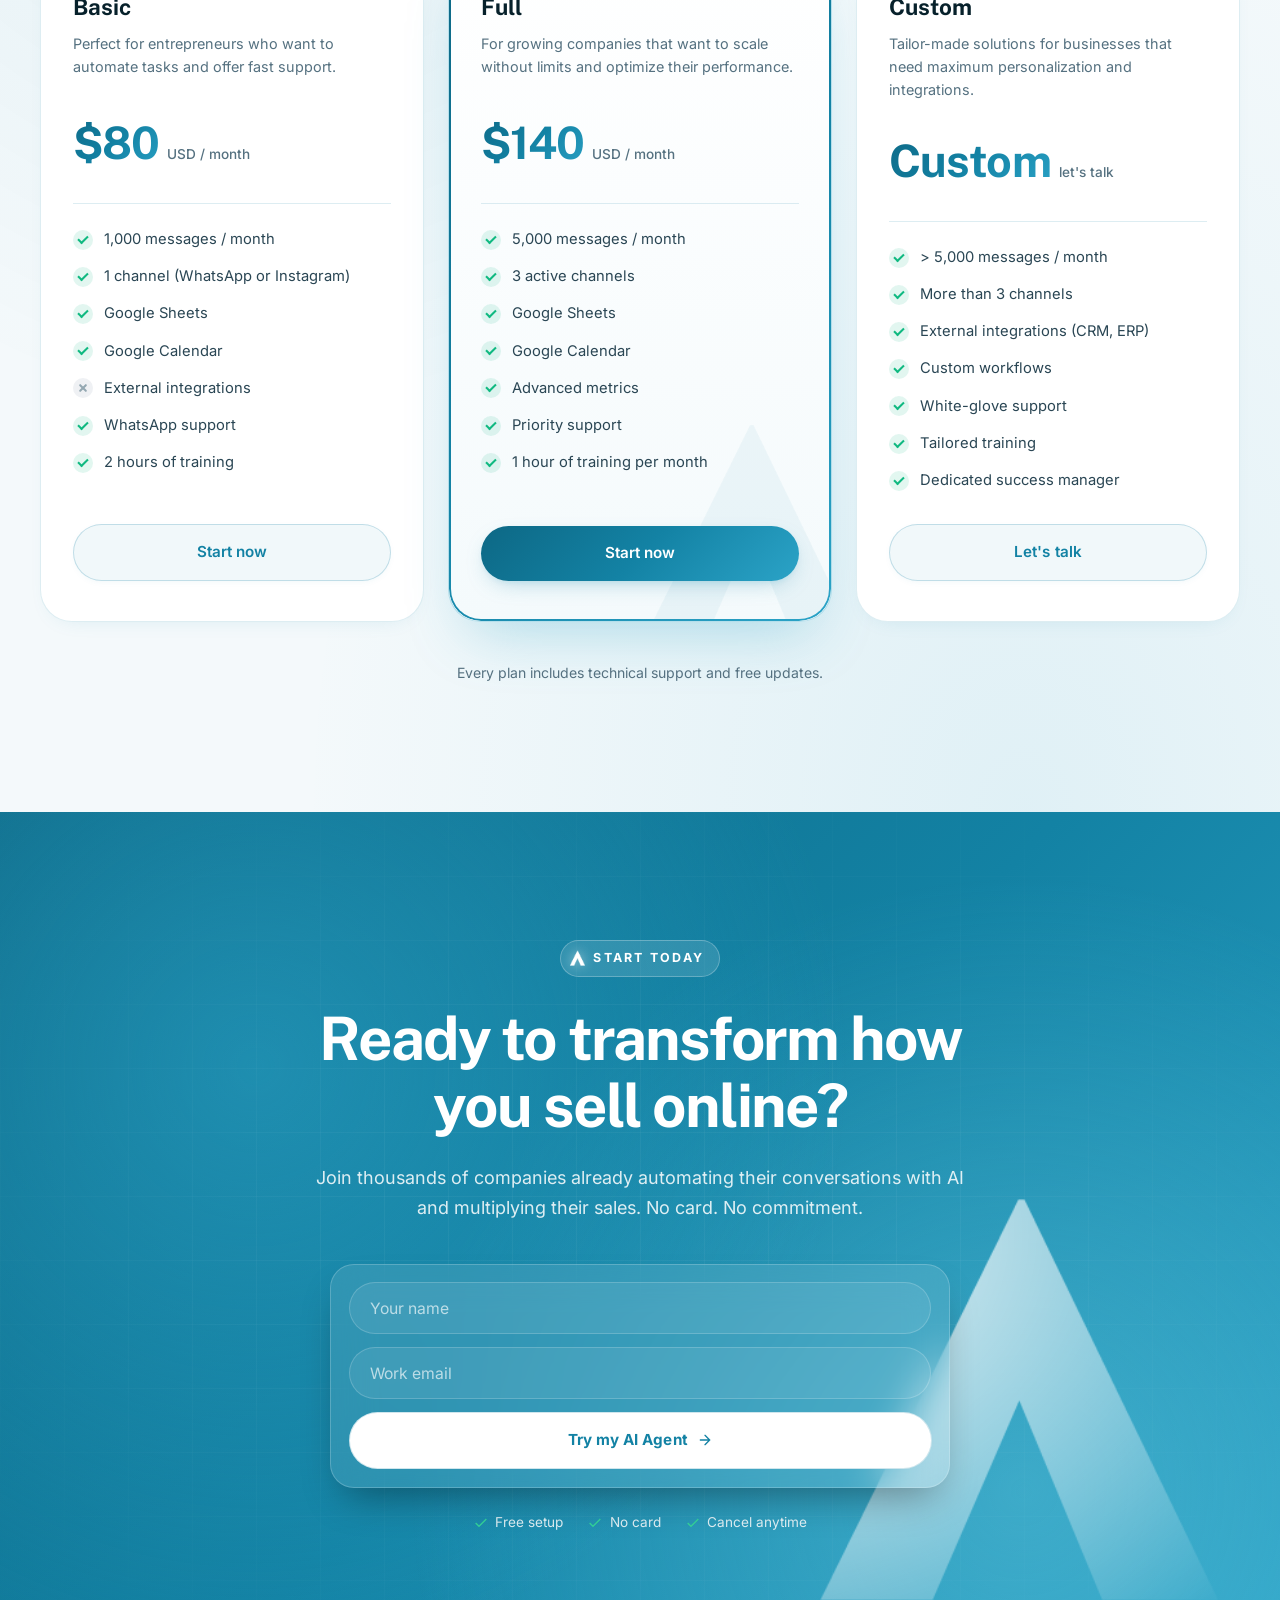
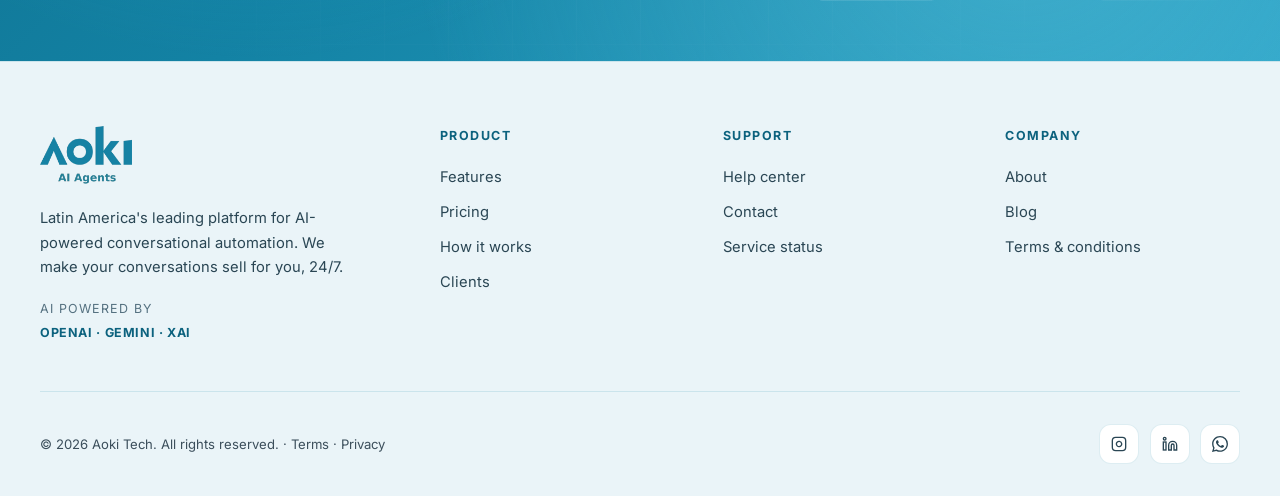
==== commit 7b065ca3: "final touches" ====
--- a/en/index.html
+++ b/en/index.html
@@ -53,7 +53,7 @@
   <link rel="preload" href="/fonts/inter-latin.woff2" as="font" type="font/woff2" crossorigin />
   <link rel="preload" href="/fonts/public-sans-latin.woff2" as="font" type="font/woff2" crossorigin />
 
-  <link rel="stylesheet" href="/css/styles.css?v=20260413c" />
+  <link rel="stylesheet" href="/css/styles.css?v=20260413f" />
   <link rel="icon" href="/aoki-favicon.png" type="image/png" />
   <link rel="apple-touch-icon" href="/aoki-favicon.png" />
 
@@ -566,6 +566,6 @@
     <svg viewBox="0 0 24 24" fill="currentColor"><path d="M20.52 3.48A11.86 11.86 0 0 0 12.05 0C5.5 0 .14 5.34.13 11.9a11.83 11.83 0 0 0 1.6 5.96L0 24l6.3-1.66a11.9 11.9 0 0 0 5.74 1.46h.01c6.55 0 11.9-5.34 11.9-11.9a11.85 11.85 0 0 0-3.43-8.42zM12.06 21.8h-.01a9.9 9.9 0 0 1-5.04-1.38l-.36-.21-3.74.98 1-3.65-.24-.37a9.86 9.86 0 0 1-1.51-5.27c0-5.45 4.44-9.88 9.9-9.88a9.85 9.85 0 0 1 7 2.9 9.83 9.83 0 0 1 2.9 7c0 5.45-4.44 9.88-9.9 9.88zm5.42-7.4c-.3-.15-1.76-.87-2.03-.97-.27-.1-.47-.15-.67.15s-.77.97-.94 1.17c-.17.2-.35.22-.65.07a8.13 8.13 0 0 1-2.4-1.48 8.94 8.94 0 0 1-1.66-2.06c-.17-.3-.02-.46.13-.6.13-.13.3-.35.45-.52.15-.17.2-.3.3-.5.1-.2.05-.37-.02-.52-.07-.15-.67-1.62-.92-2.22-.24-.58-.49-.5-.67-.51l-.57-.01a1.1 1.1 0 0 0-.8.37 3.34 3.34 0 0 0-1.04 2.48c0 1.46 1.07 2.88 1.22 3.08.15.2 2.1 3.2 5.08 4.49.71.3 1.26.49 1.69.63.71.22 1.36.19 1.87.12.57-.09 1.76-.72 2.01-1.41.25-.7.25-1.29.17-1.41-.07-.13-.27-.2-.57-.35z"/></svg>
   </a>
 
-  <script src="/js/main.js?v=20260413c"></script>
+  <script src="/js/main.js?v=20260413f"></script>
 </body>
 </html>
--- a/css/styles.css
+++ b/css/styles.css
@@ -338,6 +338,31 @@
   [data-theme="dark"] .site-header.is-scrolled {
     background: rgba(6, 9, 18, 0.72);
   }
+  /* The desktop pill-morph timing (0.8s) feels sluggish on mobile where
+     viewports are smaller and scroll gestures are quick. Shorten every
+     geometry transition on the header + logo to a snappier 0.55s so the
+     scroll state settles faster without losing the glide. */
+  .site-header {
+    transition:
+      background 0.35s var(--ease),
+      box-shadow 0.35s var(--ease),
+      border-color 0.35s var(--ease),
+      border-radius 0.55s cubic-bezier(0.65, 0, 0.35, 1),
+      top 0.55s cubic-bezier(0.65, 0, 0.35, 1),
+      left 0.55s cubic-bezier(0.65, 0, 0.35, 1),
+      right 0.55s cubic-bezier(0.65, 0, 0.35, 1),
+      padding 0.55s cubic-bezier(0.65, 0, 0.35, 1);
+  }
+  .brand-mark {
+    transition:
+      height 0.55s cubic-bezier(0.65, 0, 0.35, 1),
+      transform 0.4s var(--ease);
+  }
+  .brand-mark img {
+    transition:
+      transform 0.55s cubic-bezier(0.65, 0, 0.35, 1),
+      filter 0.4s var(--ease);
+  }
 }
 .header-inner {
   display: flex;
@@ -431,12 +456,17 @@
   border: 1px solid var(--border-strong);
   border-radius: 999px;
   white-space: nowrap;
+  /* Hover "lift" props stay on the slower curve so the button feels
+     weighty, but surface props (background/color/border) run on the
+     same 0.3s var(--ease) that the rest of the site uses for theme
+     swaps — otherwise the pill lags behind everything else when you
+     toggle dark mode. */
   transition:
     transform 0.55s cubic-bezier(0.5, 0, 0.1, 1),
     box-shadow 0.55s cubic-bezier(0.5, 0, 0.1, 1),
-    background 0.5s cubic-bezier(0.5, 0, 0.1, 1),
-    color 0.5s cubic-bezier(0.5, 0, 0.1, 1),
-    border-color 0.5s cubic-bezier(0.5, 0, 0.1, 1);
+    background 0.3s var(--ease),
+    color 0.3s var(--ease),
+    border-color 0.3s var(--ease);
   will-change: transform;
 }
 .nav .header-login::after,
@@ -571,13 +601,14 @@
     display: inline-flex;
     align-items: center;
     position: absolute;
-    top: 1.5rem;
-    left: 1.5rem;
+    top: 0.85rem;
+    left: 50%;
+    transform: translateX(-50%);
     z-index: 10;
   }
   .nav-brand img {
     display: block;
-    height: 44px;
+    height: 60px;
     width: auto;
   }
 
@@ -621,9 +652,9 @@
 
   /* Plain text links (Cómo funciona, Clientes, Precios) */
   .nav > a:not(.header-login):not(.header-secondary):not(.header-cta) {
-    font-size: 1.5rem !important;
+    font-size: 1.1rem !important;
     color: var(--text);
-    padding: 0.5rem 1rem;
+    padding: 0.4rem 1rem;
     width: auto;
   }
 
@@ -1422,11 +1453,23 @@
 }
 .cap-card:hover .cap-icon { transform: translateY(-3px) scale(1.06); }
 .cap-card .cap-icon {
-  transition: transform 0.85s cubic-bezier(0.32, 0.72, 0, 1), background 0.6s ease, border-color 0.6s ease;
+  transition:
+    transform 0.85s cubic-bezier(0.32, 0.72, 0, 1),
+    background 0.6s ease,
+    border-color 0.6s ease,
+    box-shadow 0.6s ease;
 }
 .cap-card:hover .cap-icon {
-  background: linear-gradient(135deg, rgba(19, 130, 164, 0.18), rgba(43, 163, 199, 0.22));
-  border-color: rgba(19, 130, 164, 0.4);
+  background: linear-gradient(135deg, rgba(43, 163, 199, 0.32), rgba(95, 196, 220, 0.42));
+  border-color: rgba(43, 163, 199, 0.65);
+  box-shadow:
+    0 0 0 1px rgba(43, 163, 199, 0.35),
+    0 10px 26px -8px rgba(43, 163, 199, 0.5),
+    inset 0 0 18px rgba(95, 196, 220, 0.28);
+}
+.cap-card:hover .cap-icon svg {
+  color: var(--brand-bright);
+  filter: drop-shadow(0 0 8px rgba(43, 163, 199, 0.55));
 }
 
 .cap-icon {
@@ -1439,7 +1482,11 @@
   justify-content: center;
   margin-bottom: 1.5rem;
 }
-.cap-icon svg { width: 24px; height: 24px; color: var(--brand); }
+.cap-icon svg {
+  width: 24px; height: 24px;
+  color: var(--brand);
+  transition: color 0.5s ease, filter 0.5s ease;
+}
 .cap-title {
   font-size: 1.18rem;
   font-weight: 600;
@@ -2373,8 +2420,16 @@
     0 22px 40px -16px rgba(43, 163, 199, 0.35);
 }
 [data-theme="dark"] .cap-card:hover .cap-icon {
-  background: linear-gradient(135deg, rgba(43, 163, 199, 0.25), rgba(95, 196, 220, 0.3));
-  border-color: rgba(95, 196, 220, 0.45);
+  background: linear-gradient(135deg, rgba(43, 163, 199, 0.4), rgba(141, 215, 232, 0.48));
+  border-color: rgba(141, 215, 232, 0.65);
+  box-shadow:
+    0 0 0 1px rgba(141, 215, 232, 0.5),
+    0 12px 28px -8px rgba(95, 196, 220, 0.55),
+    inset 0 0 20px rgba(141, 215, 232, 0.32);
+}
+[data-theme="dark"] .cap-card:hover .cap-icon svg {
+  color: #8DD7E8;
+  filter: drop-shadow(0 0 10px rgba(141, 215, 232, 0.7));
 }
 
 /* Dark-mode "Iniciar sesión" soft button */
